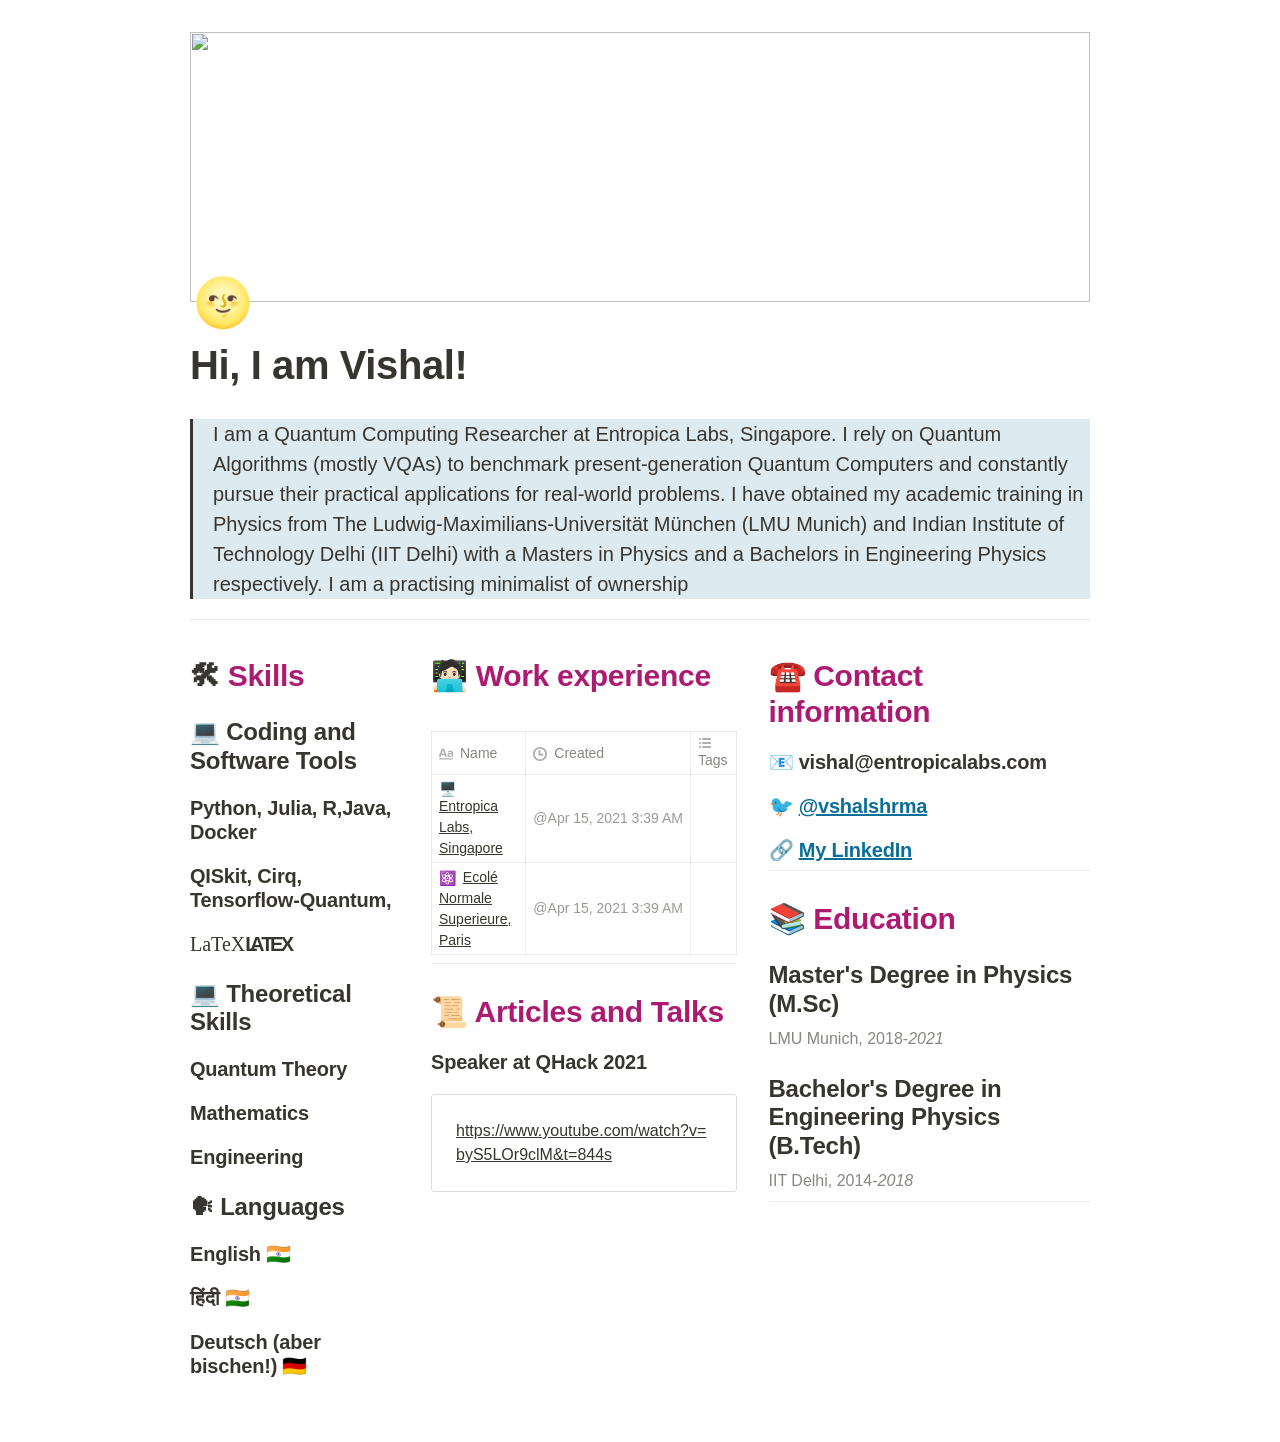
==== index.html @ a58c9fe3 "Initial commit" ====
<html><head><meta http-equiv="Content-Type" content="text/html; charset=utf-8"/><title>Hi, I am Vishal!</title><style>
/* webkit printing magic: print all background colors */
html {
	-webkit-print-color-adjust: exact;
}
* {
	box-sizing: border-box;
	-webkit-print-color-adjust: exact;
}

html,
body {
	margin: 0;
	padding: 0;
}
@media only screen {
	body {
		margin: 2em auto;
		max-width: 900px;
		color: rgb(55, 53, 47);
	}
}

body {
	line-height: 1.5;
	white-space: pre-wrap;
}

a,
a.visited {
	color: inherit;
	text-decoration: underline;
}

.pdf-relative-link-path {
	font-size: 80%;
	color: #444;
}

h1,
h2,
h3 {
	letter-spacing: -0.01em;
	line-height: 1.2;
	font-weight: 600;
	margin-bottom: 0;
}

.page-title {
	font-size: 2.5rem;
	font-weight: 700;
	margin-top: 0;
	margin-bottom: 0.75em;
}

h1 {
	font-size: 1.875rem;
	margin-top: 1.875rem;
}

h2 {
	font-size: 1.5rem;
	margin-top: 1.5rem;
}

h3 {
	font-size: 1.25rem;
	margin-top: 1.25rem;
}

.source {
	border: 1px solid #ddd;
	border-radius: 3px;
	padding: 1.5em;
	word-break: break-all;
}

.callout {
	border-radius: 3px;
	padding: 1rem;
}

figure {
	margin: 1.25em 0;
	page-break-inside: avoid;
}

figcaption {
	opacity: 0.5;
	font-size: 85%;
	margin-top: 0.5em;
}

mark {
	background-color: transparent;
}

.indented {
	padding-left: 1.5em;
}

hr {
	background: transparent;
	display: block;
	width: 100%;
	height: 1px;
	visibility: visible;
	border: none;
	border-bottom: 1px solid rgba(55, 53, 47, 0.09);
}

img {
	max-width: 100%;
}

@media only print {
	img {
		max-height: 100vh;
		object-fit: contain;
	}
}

@page {
	margin: 1in;
}

.collection-content {
	font-size: 0.875rem;
}

.column-list {
	display: flex;
	justify-content: space-between;
}

.column {
	padding: 0 1em;
}

.column:first-child {
	padding-left: 0;
}

.column:last-child {
	padding-right: 0;
}

.table_of_contents-item {
	display: block;
	font-size: 0.875rem;
	line-height: 1.3;
	padding: 0.125rem;
}

.table_of_contents-indent-1 {
	margin-left: 1.5rem;
}

.table_of_contents-indent-2 {
	margin-left: 3rem;
}

.table_of_contents-indent-3 {
	margin-left: 4.5rem;
}

.table_of_contents-link {
	text-decoration: none;
	opacity: 0.7;
	border-bottom: 1px solid rgba(55, 53, 47, 0.18);
}

table,
th,
td {
	border: 1px solid rgba(55, 53, 47, 0.09);
	border-collapse: collapse;
}

table {
	border-left: none;
	border-right: none;
}

th,
td {
	font-weight: normal;
	padding: 0.25em 0.5em;
	line-height: 1.5;
	min-height: 1.5em;
	text-align: left;
}

th {
	color: rgba(55, 53, 47, 0.6);
}

ol,
ul {
	margin: 0;
	margin-block-start: 0.6em;
	margin-block-end: 0.6em;
}

li > ol:first-child,
li > ul:first-child {
	margin-block-start: 0.6em;
}

ul > li {
	list-style: disc;
}

ul.to-do-list {
	text-indent: -1.7em;
}

ul.to-do-list > li {
	list-style: none;
}

.to-do-children-checked {
	text-decoration: line-through;
	opacity: 0.375;
}

ul.toggle > li {
	list-style: none;
}

ul {
	padding-inline-start: 1.7em;
}

ul > li {
	padding-left: 0.1em;
}

ol {
	padding-inline-start: 1.6em;
}

ol > li {
	padding-left: 0.2em;
}

.mono ol {
	padding-inline-start: 2em;
}

.mono ol > li {
	text-indent: -0.4em;
}

.toggle {
	padding-inline-start: 0em;
	list-style-type: none;
}

/* Indent toggle children */
.toggle > li > details {
	padding-left: 1.7em;
}

.toggle > li > details > summary {
	margin-left: -1.1em;
}

.selected-value {
	display: inline-block;
	padding: 0 0.5em;
	background: rgba(206, 205, 202, 0.5);
	border-radius: 3px;
	margin-right: 0.5em;
	margin-top: 0.3em;
	margin-bottom: 0.3em;
	white-space: nowrap;
}

.collection-title {
	display: inline-block;
	margin-right: 1em;
}

time {
	opacity: 0.5;
}

.icon {
	display: inline-block;
	max-width: 1.2em;
	max-height: 1.2em;
	text-decoration: none;
	vertical-align: text-bottom;
	margin-right: 0.5em;
}

img.icon {
	border-radius: 3px;
}

.user-icon {
	width: 1.5em;
	height: 1.5em;
	border-radius: 100%;
	margin-right: 0.5rem;
}

.user-icon-inner {
	font-size: 0.8em;
}

.text-icon {
	border: 1px solid #000;
	text-align: center;
}

.page-cover-image {
	display: block;
	object-fit: cover;
	width: 100%;
	height: 30vh;
}

.page-header-icon {
	font-size: 3rem;
	margin-bottom: 1rem;
}

.page-header-icon-with-cover {
	margin-top: -0.72em;
	margin-left: 0.07em;
}

.page-header-icon img {
	border-radius: 3px;
}

.link-to-page {
	margin: 1em 0;
	padding: 0;
	border: none;
	font-weight: 500;
}

p > .user {
	opacity: 0.5;
}

td > .user,
td > time {
	white-space: nowrap;
}

input[type="checkbox"] {
	transform: scale(1.5);
	margin-right: 0.6em;
	vertical-align: middle;
}

p {
	margin-top: 0.5em;
	margin-bottom: 0.5em;
}

.image {
	border: none;
	margin: 1.5em 0;
	padding: 0;
	border-radius: 0;
	text-align: center;
}

.code,
code {
	background: rgba(135, 131, 120, 0.15);
	border-radius: 3px;
	padding: 0.2em 0.4em;
	border-radius: 3px;
	font-size: 85%;
	tab-size: 2;
}

code {
	color: #eb5757;
}

.code {
	padding: 1.5em 1em;
}

.code-wrap {
	white-space: pre-wrap;
	word-break: break-all;
}

.code > code {
	background: none;
	padding: 0;
	font-size: 100%;
	color: inherit;
}

blockquote {
	font-size: 1.25em;
	margin: 1em 0;
	padding-left: 1em;
	border-left: 3px solid rgb(55, 53, 47);
}

.bookmark {
	text-decoration: none;
	max-height: 8em;
	padding: 0;
	display: flex;
	width: 100%;
	align-items: stretch;
}

.bookmark-title {
	font-size: 0.85em;
	overflow: hidden;
	text-overflow: ellipsis;
	height: 1.75em;
	white-space: nowrap;
}

.bookmark-text {
	display: flex;
	flex-direction: column;
}

.bookmark-info {
	flex: 4 1 180px;
	padding: 12px 14px 14px;
	display: flex;
	flex-direction: column;
	justify-content: space-between;
}

.bookmark-image {
	width: 33%;
	flex: 1 1 180px;
	display: block;
	position: relative;
	object-fit: cover;
	border-radius: 1px;
}

.bookmark-description {
	color: rgba(55, 53, 47, 0.6);
	font-size: 0.75em;
	overflow: hidden;
	max-height: 4.5em;
	word-break: break-word;
}

.bookmark-href {
	font-size: 0.75em;
	margin-top: 0.25em;
}

.sans { font-family: -apple-system, BlinkMacSystemFont, "Segoe UI", Helvetica, "Apple Color Emoji", Arial, sans-serif, "Segoe UI Emoji", "Segoe UI Symbol"; }
.code { font-family: "SFMono-Regular", Consolas, "Liberation Mono", Menlo, Courier, monospace; }
.serif { font-family: Lyon-Text, Georgia, YuMincho, "Yu Mincho", "Hiragino Mincho ProN", "Hiragino Mincho Pro", "Songti TC", "Songti SC", "SimSun", "Nanum Myeongjo", NanumMyeongjo, Batang, serif; }
.mono { font-family: iawriter-mono, Nitti, Menlo, Courier, monospace; }
.pdf .sans { font-family: Inter, -apple-system, BlinkMacSystemFont, "Segoe UI", Helvetica, "Apple Color Emoji", Arial, sans-serif, "Segoe UI Emoji", "Segoe UI Symbol", 'Twemoji', 'Noto Color Emoji', 'Noto Sans CJK SC', 'Noto Sans CJK KR'; }

.pdf .code { font-family: Source Code Pro, "SFMono-Regular", Consolas, "Liberation Mono", Menlo, Courier, monospace, 'Twemoji', 'Noto Color Emoji', 'Noto Sans Mono CJK SC', 'Noto Sans Mono CJK KR'; }

.pdf .serif { font-family: PT Serif, Lyon-Text, Georgia, YuMincho, "Yu Mincho", "Hiragino Mincho ProN", "Hiragino Mincho Pro", "Songti TC", "Songti SC", "SimSun", "Nanum Myeongjo", NanumMyeongjo, Batang, serif, 'Twemoji', 'Noto Color Emoji', 'Noto Sans CJK SC', 'Noto Sans CJK KR'; }

.pdf .mono { font-family: PT Mono, iawriter-mono, Nitti, Menlo, Courier, monospace, 'Twemoji', 'Noto Color Emoji', 'Noto Sans Mono CJK SC', 'Noto Sans Mono CJK KR'; }

.highlight-default {
}
.highlight-gray {
	color: rgb(155,154,151);
}
.highlight-brown {
	color: rgb(100,71,58);
}
.highlight-orange {
	color: rgb(217,115,13);
}
.highlight-yellow {
	color: rgb(223,171,1);
}
.highlight-teal {
	color: rgb(15,123,108);
}
.highlight-blue {
	color: rgb(11,110,153);
}
.highlight-purple {
	color: rgb(105,64,165);
}
.highlight-pink {
	color: rgb(173,26,114);
}
.highlight-red {
	color: rgb(224,62,62);
}
.highlight-gray_background {
	background: rgb(235,236,237);
}
.highlight-brown_background {
	background: rgb(233,229,227);
}
.highlight-orange_background {
	background: rgb(250,235,221);
}
.highlight-yellow_background {
	background: rgb(251,243,219);
}
.highlight-teal_background {
	background: rgb(221,237,234);
}
.highlight-blue_background {
	background: rgb(221,235,241);
}
.highlight-purple_background {
	background: rgb(234,228,242);
}
.highlight-pink_background {
	background: rgb(244,223,235);
}
.highlight-red_background {
	background: rgb(251,228,228);
}
.block-color-default {
	color: inherit;
	fill: inherit;
}
.block-color-gray {
	color: rgba(55, 53, 47, 0.6);
	fill: rgba(55, 53, 47, 0.6);
}
.block-color-brown {
	color: rgb(100,71,58);
	fill: rgb(100,71,58);
}
.block-color-orange {
	color: rgb(217,115,13);
	fill: rgb(217,115,13);
}
.block-color-yellow {
	color: rgb(223,171,1);
	fill: rgb(223,171,1);
}
.block-color-teal {
	color: rgb(15,123,108);
	fill: rgb(15,123,108);
}
.block-color-blue {
	color: rgb(11,110,153);
	fill: rgb(11,110,153);
}
.block-color-purple {
	color: rgb(105,64,165);
	fill: rgb(105,64,165);
}
.block-color-pink {
	color: rgb(173,26,114);
	fill: rgb(173,26,114);
}
.block-color-red {
	color: rgb(224,62,62);
	fill: rgb(224,62,62);
}
.block-color-gray_background {
	background: rgb(235,236,237);
}
.block-color-brown_background {
	background: rgb(233,229,227);
}
.block-color-orange_background {
	background: rgb(250,235,221);
}
.block-color-yellow_background {
	background: rgb(251,243,219);
}
.block-color-teal_background {
	background: rgb(221,237,234);
}
.block-color-blue_background {
	background: rgb(221,235,241);
}
.block-color-purple_background {
	background: rgb(234,228,242);
}
.block-color-pink_background {
	background: rgb(244,223,235);
}
.block-color-red_background {
	background: rgb(251,228,228);
}
.select-value-color-default { background-color: rgba(206,205,202,0.5); }
.select-value-color-gray { background-color: rgba(155,154,151, 0.4); }
.select-value-color-brown { background-color: rgba(140,46,0,0.2); }
.select-value-color-orange { background-color: rgba(245,93,0,0.2); }
.select-value-color-yellow { background-color: rgba(233,168,0,0.2); }
.select-value-color-green { background-color: rgba(0,135,107,0.2); }
.select-value-color-blue { background-color: rgba(0,120,223,0.2); }
.select-value-color-purple { background-color: rgba(103,36,222,0.2); }
.select-value-color-pink { background-color: rgba(221,0,129,0.2); }
.select-value-color-red { background-color: rgba(255,0,26,0.2); }

.checkbox {
	display: inline-flex;
	vertical-align: text-bottom;
	width: 16;
	height: 16;
	background-size: 16px;
	margin-left: 2px;
	margin-right: 5px;
}

.checkbox-on {
	background-image: url("data:image/svg+xml;charset=UTF-8,%3Csvg%20width%3D%2216%22%20height%3D%2216%22%20viewBox%3D%220%200%2016%2016%22%20fill%3D%22none%22%20xmlns%3D%22http%3A%2F%2Fwww.w3.org%2F2000%2Fsvg%22%3E%0A%3Crect%20width%3D%2216%22%20height%3D%2216%22%20fill%3D%22%2358A9D7%22%2F%3E%0A%3Cpath%20d%3D%22M6.71429%2012.2852L14%204.9995L12.7143%203.71436L6.71429%209.71378L3.28571%206.2831L2%207.57092L6.71429%2012.2852Z%22%20fill%3D%22white%22%2F%3E%0A%3C%2Fsvg%3E");
}

.checkbox-off {
	background-image: url("data:image/svg+xml;charset=UTF-8,%3Csvg%20width%3D%2216%22%20height%3D%2216%22%20viewBox%3D%220%200%2016%2016%22%20fill%3D%22none%22%20xmlns%3D%22http%3A%2F%2Fwww.w3.org%2F2000%2Fsvg%22%3E%0A%3Crect%20x%3D%220.75%22%20y%3D%220.75%22%20width%3D%2214.5%22%20height%3D%2214.5%22%20fill%3D%22white%22%20stroke%3D%22%2336352F%22%20stroke-width%3D%221.5%22%2F%3E%0A%3C%2Fsvg%3E");
}
	
</style></head><body><article id="c2257664-018f-419f-a524-7191907396eb" class="page sans"><header><img class="page-cover-image" src="https://www.notion.so/images/page-cover/woodcuts_2.jpg" style="object-position:center 19.999999999999996%"/><div class="page-header-icon page-header-icon-with-cover"><span class="icon">🌝</span></div><h1 class="page-title">Hi, I am Vishal!</h1></header><div class="page-body"><blockquote id="579738a1-5970-4ecf-9996-2a9453c79f5a" class="block-color-blue_background">I am a Quantum Computing Researcher at Entropica Labs, Singapore. I rely on Quantum Algorithms (mostly VQAs) to benchmark present-generation Quantum Computers and constantly pursue their practical applications for real-world problems. I have obtained my academic training in Physics from The Ludwig-Maximilians-Universität München (LMU Munich) and Indian Institute of Technology Delhi (IIT Delhi) with a Masters in Physics and a Bachelors in Engineering Physics respectively. I am a practising minimalist of ownership </blockquote><hr id="118b0549-4f5c-4786-9626-a5386d3a0598"/><div id="66f33bfa-3d96-4384-b224-d4249eaf1b53" class="column-list"><div id="dde17c36-c16b-4208-b9c5-32ba8200679a" style="width:25%" class="column"><h1 id="438c7d98-c35c-47cd-ab63-b4527d526cda" class="">🛠 <mark class="highlight-pink">Skills</mark></h1><h2 id="c60e929c-df5d-4d66-a0f9-47a987af9a10" class="">💻 Coding and Software Tools</h2><h3 id="a7e29477-8e8d-49c3-b8a5-e9d557ae624a" class="">Python, Julia, R,Java, Docker</h3><h3 id="b8342389-0e86-445e-98dd-23844f2bc62a" class="">QISkit, Cirq, Tensorflow-Quantum, </h3><h3 id="10d78a3c-fec7-404c-8327-15db53e7ac1c" class=""><style>@import url('https://cdnjs.cloudflare.com/ajax/libs/KaTeX/0.11.1/katex.min.css')</style><span data-token-index="0" contenteditable="false" class="notion-text-equation-token" style="user-select:all;-webkit-user-select:all;-moz-user-select:all"><span></span><span><span class="katex"><span class="katex-mathml"><math xmlns="http://www.w3.org/1998/Math/MathML"><semantics><mrow><mtext>LaTeX</mtext></mrow><annotation encoding="application/x-tex">\LaTeX</annotation></semantics></math></span><span class="katex-html" aria-hidden="true"><span class="base"><span class="strut" style="height:0.89883em;vertical-align:-0.2155em;"></span><span class="mord text"><span class="mord textrm">L</span><span class="mspace" style="margin-right:-0.36em;"></span><span class="vlist-t"><span class="vlist-r"><span class="vlist" style="height:0.68333em;"><span style="top:-2.904999em;"><span class="pstrut" style="height:2.7em;"></span><span class="mord"><span class="mord textrm mtight sizing reset-size6 size3">A</span></span></span></span></span></span><span class="mspace" style="margin-right:-0.15em;"></span><span class="mord text"><span class="mord textrm">T</span><span class="mspace" style="margin-right:-0.1667em;"></span><span class="vlist-t vlist-t2"><span class="vlist-r"><span class="vlist" style="height:0.46782999999999997em;"><span style="top:-2.7845em;"><span class="pstrut" style="height:3em;"></span><span class="mord"><span class="mord textrm">E</span></span></span></span><span class="vlist-s">​</span></span><span class="vlist-r"><span class="vlist" style="height:0.2155em;"><span></span></span></span></span><span class="mspace" style="margin-right:-0.125em;"></span><span class="mord textrm">X</span></span></span></span></span></span></span><span>﻿</span></span></h3><h2 id="41d32db6-91bb-4acf-a537-35a4899c01af" class="">💻 Theoretical Skills</h2><h3 id="9cb6880e-0c38-4424-a28e-c9de3c3579e5" class="">Quantum Theory</h3><h3 id="2bedc377-941f-4b98-8487-013f2fac946e" class="">Mathematics</h3><h3 id="73f30afb-3f9c-4a53-8aa9-7ee689e347f8" class="">Engineering</h3><h2 id="845a196f-f19e-4c99-9e93-53b4cd13d7a6" class="">🗣 Languages</h2><h3 id="ab0b78b7-aead-447c-a553-885b0b790196" class="">English 🇮🇳</h3><h3 id="eb606475-086f-4566-ac6d-ad0faf297e0f" class="">हिंदी 🇮🇳</h3><h3 id="6cfe9582-a94d-4b25-a0b9-8f4ac5374013" class="">Deutsch (aber bischen!) 🇩🇪</h3></div><div id="c596dcc6-592b-480a-aebc-add88af05b91" style="width:37.5%" class="column"><h1 id="be30afd2-ce77-4016-a57b-7ab92082321e" class=""><mark class="highlight-pink"><strong>🧑🏻‍💻</strong></mark><mark class="highlight-pink"> Work experience</mark></h1><div id="401b09a3-7e20-4964-a667-d1e12977e617" class="collection-content"><h4 class="collection-title"></h4><table class="collection-content"><thead><tr><th><span class="icon property-icon"><svg viewBox="0 0 14 14" style="width:14px;height:14px;display:block;fill:rgba(55, 53, 47, 0.4);flex-shrink:0;-webkit-backface-visibility:hidden" class="typesTitle"><path d="M7.73943662,8.6971831 C7.77640845,8.7834507 7.81338028,8.8943662 7.81338028,9.00528169 C7.81338028,9.49823944 7.40669014,9.89260563 6.91373239,9.89260563 C6.53169014,9.89260563 6.19894366,9.64612676 6.08802817,9.30105634 L5.75528169,8.33978873 L2.05809859,8.33978873 L1.72535211,9.30105634 C1.61443662,9.64612676 1.2693662,9.89260563 0.887323944,9.89260563 C0.394366197,9.89260563 0,9.49823944 0,9.00528169 C0,8.8943662 0.0246478873,8.7834507 0.0616197183,8.6971831 L2.46478873,2.48591549 C2.68661972,1.90669014 3.24119718,1.5 3.90669014,1.5 C4.55985915,1.5 5.12676056,1.90669014 5.34859155,2.48591549 L7.73943662,8.6971831 Z M2.60035211,6.82394366 L5.21302817,6.82394366 L3.90669014,3.10211268 L2.60035211,6.82394366 Z M11.3996479,3.70598592 C12.7552817,3.70598592 14,4.24823944 14,5.96126761 L14,9.07922535 C14,9.52288732 13.6549296,9.89260563 13.2112676,9.89260563 C12.8169014,9.89260563 12.471831,9.59683099 12.4225352,9.19014085 C12.028169,9.6584507 11.3257042,9.95422535 10.5492958,9.95422535 C9.60035211,9.95422535 8.47887324,9.31338028 8.47887324,7.98239437 C8.47887324,6.58978873 9.60035211,6.08450704 10.5492958,6.08450704 C11.3380282,6.08450704 12.040493,6.33098592 12.4348592,6.81161972 L12.4348592,5.98591549 C12.4348592,5.38204225 11.9172535,4.98767606 11.1285211,4.98767606 C10.6602113,4.98767606 10.2411972,5.11091549 9.80985915,5.38204225 C9.72359155,5.43133803 9.61267606,5.46830986 9.50176056,5.46830986 C9.18133803,5.46830986 8.91021127,5.1971831 8.91021127,4.86443662 C8.91021127,4.64260563 9.0334507,4.44542254 9.19366197,4.34683099 C9.87147887,3.90316901 10.6232394,3.70598592 11.3996479,3.70598592 Z M11.1778169,8.8943662 C11.6830986,8.8943662 12.1760563,8.72183099 12.4348592,8.37676056 L12.4348592,7.63732394 C12.1760563,7.29225352 11.6830986,7.11971831 11.1778169,7.11971831 C10.5616197,7.11971831 10.056338,7.45246479 10.056338,8.0193662 C10.056338,8.57394366 10.5616197,8.8943662 11.1778169,8.8943662 Z M0.65625,11.125 L13.34375,11.125 C13.7061869,11.125 14,11.4188131 14,11.78125 C14,12.1436869 13.7061869,12.4375 13.34375,12.4375 L0.65625,12.4375 C0.293813133,12.4375 4.43857149e-17,12.1436869 0,11.78125 C-4.43857149e-17,11.4188131 0.293813133,11.125 0.65625,11.125 Z"></path></svg></span>Name</th><th><span class="icon property-icon"><svg viewBox="0 0 14 14" style="width:14px;height:14px;display:block;fill:rgba(55, 53, 47, 0.4);flex-shrink:0;-webkit-backface-visibility:hidden" class="typesCreatedAt"><path d="M6.98643729,14.0000972 C5.19579566,14.0000972 3.40419152,13.3106896 2.04245843,11.9323606 C-0.681017475,9.21200555 -0.680780251,4.76029539 2.04293482,2.04012507 C4.76664406,-0.68004331 9.22427509,-0.68004331 11.9480135,2.04013479 C13.272481,3.36277455 14,5.1330091 14,6.99552762 C14,8.87640182 13.2721894,10.6285043 11.9480135,11.9509302 C10.5679344,13.3105924 8.77756503,14.0000972 6.98643729,14.0000972 Z M10.2705296,7.00913883 L10.2705296,8.46099754 L10.2705296,8.65543362 L10.076181,8.65543362 L8.6543739,8.65543362 L5.72059514,8.65543362 L5.52619796,8.65543362 L5.52619796,8.46099754 L5.52619796,5.52541044 L5.52619796,3.37946773 L5.52619796,3.18502193 L5.72059514,3.18502193 L7.17253164,3.18502193 L7.36692883,3.18502193 L7.36692883,3.37946773 L7.36692883,6.81467358 L10.076181,6.81467358 L10.2705296,6.81467358 L10.2705296,7.00913883 Z M12.1601539,6.99552762 C12.1601539,5.61697497 11.6190112,4.32597154 10.6393933,3.34769528 C8.63253764,1.34336744 5.35197452,1.34061603 3.34153136,3.33944106 C3.33868273,3.34219247 3.33607716,3.34494388 3.33322852,3.34769528 C1.32397148,5.35459953 1.32372842,8.63641682 3.33322852,10.6433794 C5.34295224,12.6504489 8.62968901,12.6504489 10.6393933,10.6433794 C11.6190112,9.66506426 12.1601539,8.37408027 12.1601539,6.99552762 Z"></path></svg></span>Created</th><th><span class="icon property-icon"><svg viewBox="0 0 14 14" style="width:14px;height:14px;display:block;fill:rgba(55, 53, 47, 0.4);flex-shrink:0;-webkit-backface-visibility:hidden" class="typesMultipleSelect"><path d="M4,3 C4,2.447715 4.447715,2 5,2 L12,2 C12.5523,2 13,2.447716 13,3 C13,3.55228 12.5523,4 12,4 L5,4 C4.447715,4 4,3.55228 4,3 Z M4,7 C4,6.447715 4.447715,6 5,6 L12,6 C12.5523,6 13,6.447716 13,7 C13,7.55228 12.5523,8 12,8 L5,8 C4.447715,8 4,7.55228 4,7 Z M4,11 C4,10.447715 4.447715,10 5,10 L12,10 C12.5523,10 13,10.447716 13,11 C13,11.55228 12.5523,12 12,12 L5,12 C4.447715,12 4,11.55228 4,11 Z M2,4 C1.44771525,4 1,3.55228475 1,3 C1,2.44771525 1.44771525,2 2,2 C2.55228475,2 3,2.44771525 3,3 C3,3.55228475 2.55228475,4 2,4 Z M2,8 C1.44771525,8 1,7.55228475 1,7 C1,6.44771525 1.44771525,6 2,6 C2.55228475,6 3,6.44771525 3,7 C3,7.55228475 2.55228475,8 2,8 Z M2,12 C1.44771525,12 1,11.5522847 1,11 C1,10.4477153 1.44771525,10 2,10 C2.55228475,10 3,10.4477153 3,11 C3,11.5522847 2.55228475,12 2,12 Z"></path></svg></span>Tags</th></tr></thead><tbody><tr id="b77c3894-5749-4550-94a4-6d19f0854f7f"><td class="cell-title"><a href="Hi,%20I%20am%20Vishal!%20c2257664018f419fa5247191907396eb/Untitled%20Database%20401b09a37e204964a667d1e12977e617/Entropica%20Labs,%20Singapore%20b77c38945749455094a46d19f0854f7f.html"><span class="icon">🖥️</span>Entropica Labs, Singapore</a></td><td class="cell-O[_G"><time>@Apr 15, 2021 3:39 AM</time></td><td class="cell-lWr:"></td></tr><tr id="c67513b7-6a4b-4d0e-a11f-0a1b54fd29d6"><td class="cell-title"><a href="Hi,%20I%20am%20Vishal!%20c2257664018f419fa5247191907396eb/Untitled%20Database%20401b09a37e204964a667d1e12977e617/Ecole%CC%81%20Normale%20Superieure,%20Paris%20c67513b76a4b4d0ea11f0a1b54fd29d6.html"><span class="icon">⚛️</span>Ecolé Normale Superieure, Paris</a></td><td class="cell-O[_G"><time>@Apr 15, 2021 3:39 AM</time></td><td class="cell-lWr:"></td></tr></tbody></table></div><hr id="68714404-6b60-4c7b-bebb-64c8c78f39a1"/><h1 id="4faed2ab-6444-4e08-aa6b-02bae802c711" class=""><mark class="highlight-pink">📜 Articles and Talks</mark></h1><h3 id="e1ae5b33-b343-4394-9c59-4773873aec97" class="">Speaker at QHack 2021</h3><figure id="63d90d46-c0f6-496a-84fb-ab3204ef0a34"><div class="source"><a href="https://www.youtube.com/watch?v=byS5LOr9clM&amp;t=844s">https://www.youtube.com/watch?v=byS5LOr9clM&amp;t=844s</a></div></figure><p id="3abbb34c-18a0-4b62-8aed-86c081ca7fdb" class="">
</p></div><div id="ff613faa-5e15-4503-a723-8bc60d689b6a" style="width:37.49999999999999%" class="column"><h1 id="53ced7ea-e8d2-4ec0-8061-83446fa304c3" class=""><mark class="highlight-pink">☎️ Contact information</mark></h1><h3 id="bce69f1b-348f-4703-a1f9-6892ca8ac739" class="">📧 vishal@entropicalabs.com</h3><h3 id="ac013d03-c5c4-4b0e-aecf-61498c4c5876" class="">🐦<mark class="highlight-blue"> </mark><mark class="highlight-blue"><a href="http://twitter.com/vshal_shrma">@vshalshrma</a></mark></h3><h3 id="170857aa-e081-42ec-af5d-198a74cd2362" class="">🔗 <mark class="highlight-blue"><a href="https://www.linkedin.com/in/vishal-sharma-iit/">My LinkedIn</a></mark></h3><hr id="2ffb11b2-2105-4a28-ad74-8c2462547115"/><h1 id="ba401d66-99e3-405e-979a-a463e2fddbab" class="">📚 <mark class="highlight-pink">Education</mark></h1><h2 id="5085af6e-4498-4f60-8d6a-1943b0d591ff" class="">Master&#x27;s<strong> Degree in Physics (M.Sc)</strong></h2><p id="eaf03339-6382-4187-8fc6-edf2b14bf2d0" class="block-color-gray">LMU Munich, 2018-<em>2021</em></p><h2 id="204c2e61-aaaa-426f-9667-3d97ed47c87b" class=""><strong>Bachelor&#x27;s Degree in Engineering Physics (B.Tech)</strong></h2><p id="fb734a7f-a9a7-4d97-ae7f-f320a1f9bb7c" class="block-color-gray">IIT Delhi, 2014-<em>2018</em></p><hr id="5b12208d-bb17-4f8c-b25e-a3d782268ce1"/><p id="e511847f-8ee1-4ac3-8de7-d6ad1aa28dc5" class="">
</p></div></div><p id="8f207f25-a6db-4b87-827f-3e2234ce45f5" class="">
</p></div></article></body></html>
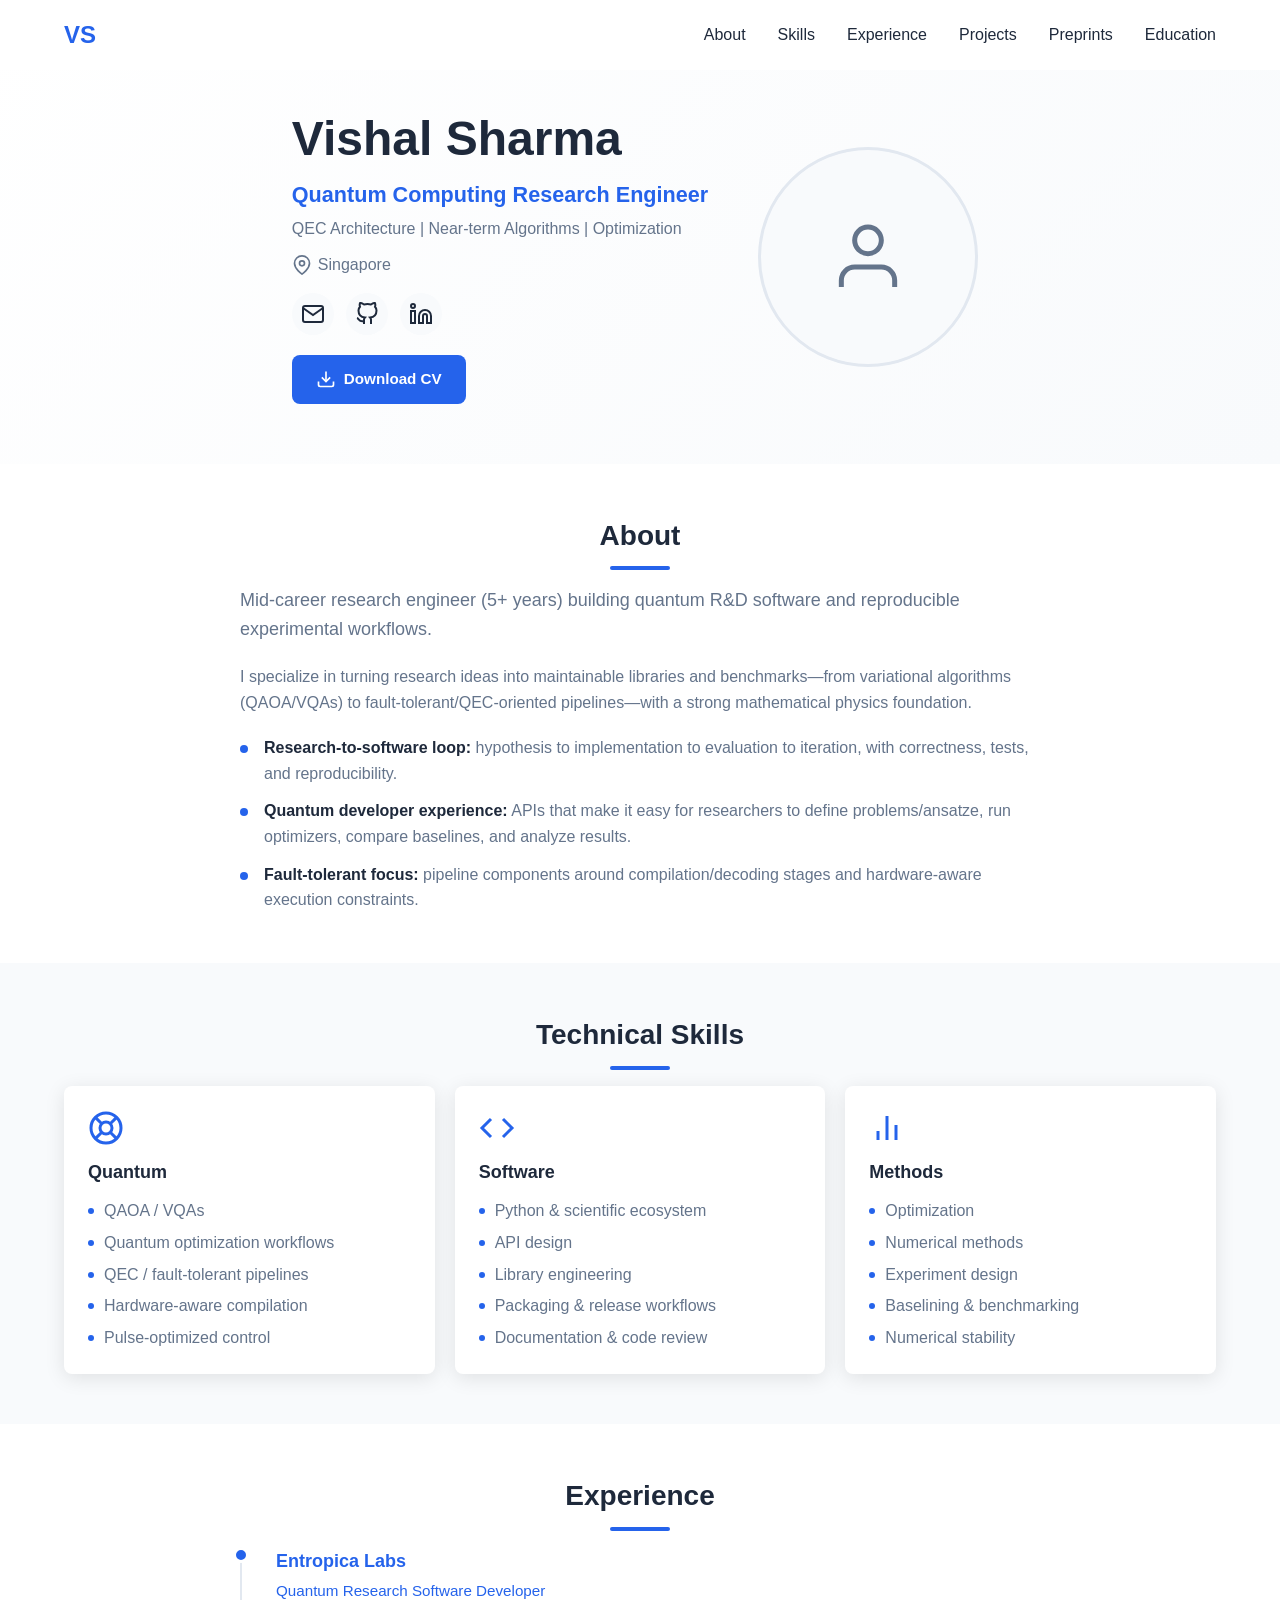
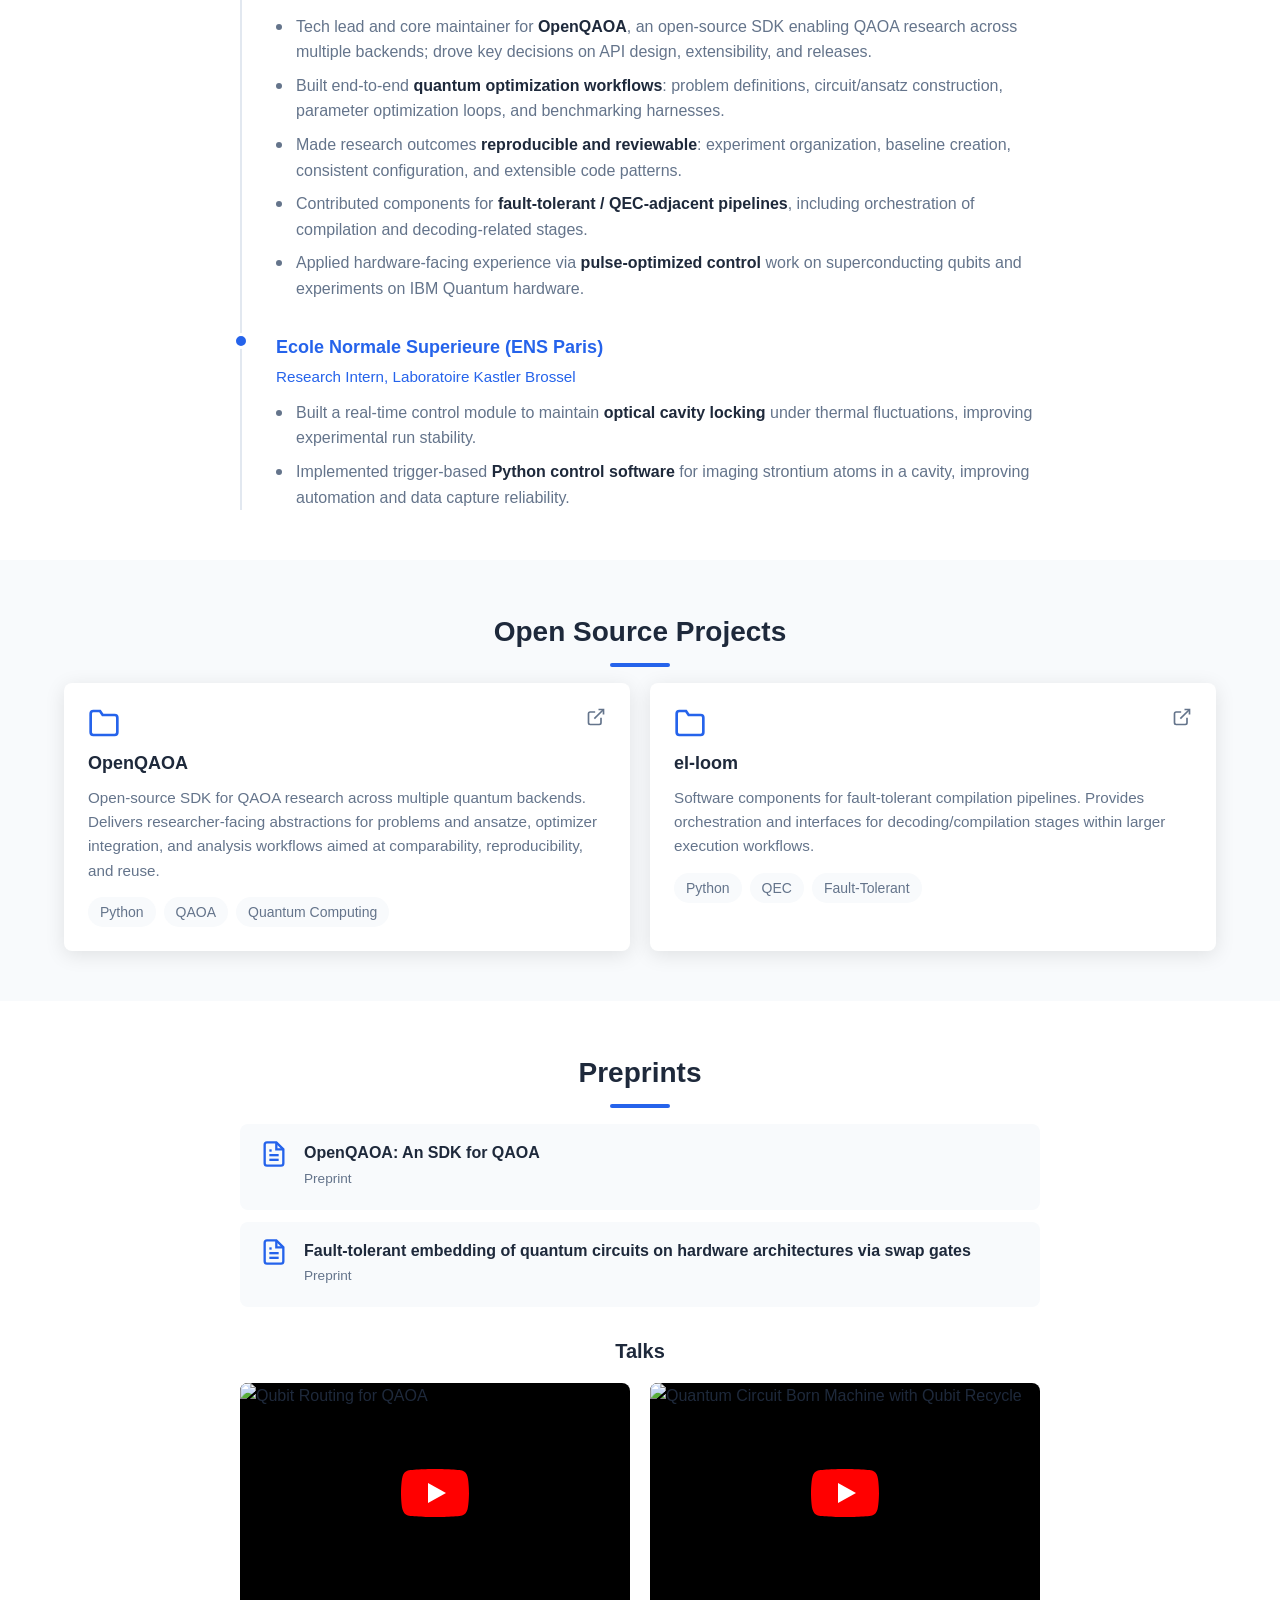
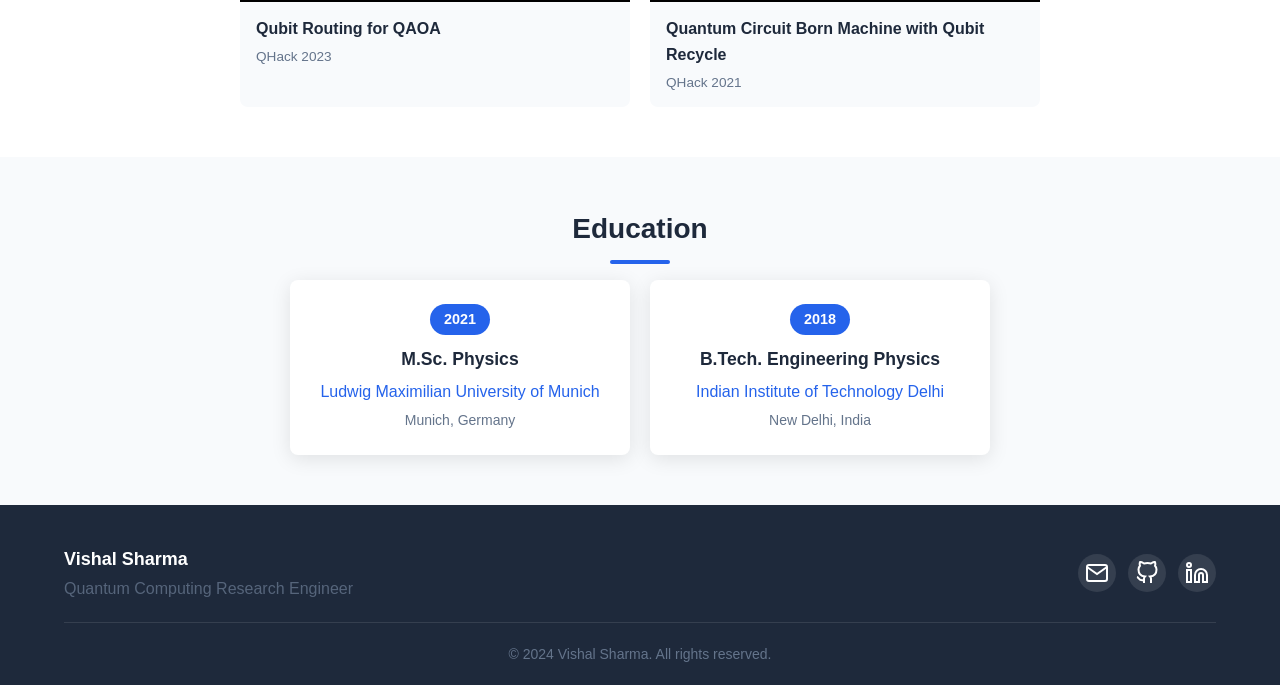
==== commit 7c51d3ef: "first update" ====
--- a/index.html
+++ b/index.html
@@ -1,630 +1,456 @@
-<html><head><meta http-equiv="Content-Type" content="text/html; charset=utf-8"/><title>Hi, I am Vishal!</title><style>
-/* webkit printing magic: print all background colors */
-html {
-	-webkit-print-color-adjust: exact;
-}
-* {
-	box-sizing: border-box;
-	-webkit-print-color-adjust: exact;
-}
-
-html,
-body {
-	margin: 0;
-	padding: 0;
-}
-@media only screen {
-	body {
-		margin: 2em auto;
-		max-width: 900px;
-		color: rgb(55, 53, 47);
-	}
-}
-
-body {
-	line-height: 1.5;
-	white-space: pre-wrap;
-}
-
-a,
-a.visited {
-	color: inherit;
-	text-decoration: underline;
-}
-
-.pdf-relative-link-path {
-	font-size: 80%;
-	color: #444;
-}
-
-h1,
-h2,
-h3 {
-	letter-spacing: -0.01em;
-	line-height: 1.2;
-	font-weight: 600;
-	margin-bottom: 0;
-}
-
-.page-title {
-	font-size: 2.5rem;
-	font-weight: 700;
-	margin-top: 0;
-	margin-bottom: 0.75em;
-}
-
-h1 {
-	font-size: 1.875rem;
-	margin-top: 1.875rem;
-}
-
-h2 {
-	font-size: 1.5rem;
-	margin-top: 1.5rem;
-}
-
-h3 {
-	font-size: 1.25rem;
-	margin-top: 1.25rem;
-}
-
-.source {
-	border: 1px solid #ddd;
-	border-radius: 3px;
-	padding: 1.5em;
-	word-break: break-all;
-}
-
-.callout {
-	border-radius: 3px;
-	padding: 1rem;
-}
-
-figure {
-	margin: 1.25em 0;
-	page-break-inside: avoid;
-}
-
-figcaption {
-	opacity: 0.5;
-	font-size: 85%;
-	margin-top: 0.5em;
-}
-
-mark {
-	background-color: transparent;
-}
-
-.indented {
-	padding-left: 1.5em;
-}
-
-hr {
-	background: transparent;
-	display: block;
-	width: 100%;
-	height: 1px;
-	visibility: visible;
-	border: none;
-	border-bottom: 1px solid rgba(55, 53, 47, 0.09);
-}
-
-img {
-	max-width: 100%;
-}
-
-@media only print {
-	img {
-		max-height: 100vh;
-		object-fit: contain;
-	}
-}
-
-@page {
-	margin: 1in;
-}
-
-.collection-content {
-	font-size: 0.875rem;
-}
-
-.column-list {
-	display: flex;
-	justify-content: space-between;
-}
-
-.column {
-	padding: 0 1em;
-}
-
-.column:first-child {
-	padding-left: 0;
-}
-
-.column:last-child {
-	padding-right: 0;
-}
-
-.table_of_contents-item {
-	display: block;
-	font-size: 0.875rem;
-	line-height: 1.3;
-	padding: 0.125rem;
-}
-
-.table_of_contents-indent-1 {
-	margin-left: 1.5rem;
-}
-
-.table_of_contents-indent-2 {
-	margin-left: 3rem;
-}
-
-.table_of_contents-indent-3 {
-	margin-left: 4.5rem;
-}
-
-.table_of_contents-link {
-	text-decoration: none;
-	opacity: 0.7;
-	border-bottom: 1px solid rgba(55, 53, 47, 0.18);
-}
-
-table,
-th,
-td {
-	border: 1px solid rgba(55, 53, 47, 0.09);
-	border-collapse: collapse;
-}
-
-table {
-	border-left: none;
-	border-right: none;
-}
-
-th,
-td {
-	font-weight: normal;
-	padding: 0.25em 0.5em;
-	line-height: 1.5;
-	min-height: 1.5em;
-	text-align: left;
-}
-
-th {
-	color: rgba(55, 53, 47, 0.6);
-}
-
-ol,
-ul {
-	margin: 0;
-	margin-block-start: 0.6em;
-	margin-block-end: 0.6em;
-}
-
-li > ol:first-child,
-li > ul:first-child {
-	margin-block-start: 0.6em;
-}
-
-ul > li {
-	list-style: disc;
-}
-
-ul.to-do-list {
-	text-indent: -1.7em;
-}
-
-ul.to-do-list > li {
-	list-style: none;
-}
-
-.to-do-children-checked {
-	text-decoration: line-through;
-	opacity: 0.375;
-}
-
-ul.toggle > li {
-	list-style: none;
-}
-
-ul {
-	padding-inline-start: 1.7em;
-}
-
-ul > li {
-	padding-left: 0.1em;
-}
-
-ol {
-	padding-inline-start: 1.6em;
-}
-
-ol > li {
-	padding-left: 0.2em;
-}
-
-.mono ol {
-	padding-inline-start: 2em;
-}
-
-.mono ol > li {
-	text-indent: -0.4em;
-}
-
-.toggle {
-	padding-inline-start: 0em;
-	list-style-type: none;
-}
-
-/* Indent toggle children */
-.toggle > li > details {
-	padding-left: 1.7em;
-}
-
-.toggle > li > details > summary {
-	margin-left: -1.1em;
-}
-
-.selected-value {
-	display: inline-block;
-	padding: 0 0.5em;
-	background: rgba(206, 205, 202, 0.5);
-	border-radius: 3px;
-	margin-right: 0.5em;
-	margin-top: 0.3em;
-	margin-bottom: 0.3em;
-	white-space: nowrap;
-}
-
-.collection-title {
-	display: inline-block;
-	margin-right: 1em;
-}
-
-time {
-	opacity: 0.5;
-}
-
-.icon {
-	display: inline-block;
-	max-width: 1.2em;
-	max-height: 1.2em;
-	text-decoration: none;
-	vertical-align: text-bottom;
-	margin-right: 0.5em;
-}
-
-img.icon {
-	border-radius: 3px;
-}
-
-.user-icon {
-	width: 1.5em;
-	height: 1.5em;
-	border-radius: 100%;
-	margin-right: 0.5rem;
-}
-
-.user-icon-inner {
-	font-size: 0.8em;
-}
-
-.text-icon {
-	border: 1px solid #000;
-	text-align: center;
-}
-
-.page-cover-image {
-	display: block;
-	object-fit: cover;
-	width: 100%;
-	height: 30vh;
-}
-
-.page-header-icon {
-	font-size: 3rem;
-	margin-bottom: 1rem;
-}
-
-.page-header-icon-with-cover {
-	margin-top: -0.72em;
-	margin-left: 0.07em;
-}
-
-.page-header-icon img {
-	border-radius: 3px;
-}
-
-.link-to-page {
-	margin: 1em 0;
-	padding: 0;
-	border: none;
-	font-weight: 500;
-}
-
-p > .user {
-	opacity: 0.5;
-}
-
-td > .user,
-td > time {
-	white-space: nowrap;
-}
-
-input[type="checkbox"] {
-	transform: scale(1.5);
-	margin-right: 0.6em;
-	vertical-align: middle;
-}
-
-p {
-	margin-top: 0.5em;
-	margin-bottom: 0.5em;
-}
-
-.image {
-	border: none;
-	margin: 1.5em 0;
-	padding: 0;
-	border-radius: 0;
-	text-align: center;
-}
-
-.code,
-code {
-	background: rgba(135, 131, 120, 0.15);
-	border-radius: 3px;
-	padding: 0.2em 0.4em;
-	border-radius: 3px;
-	font-size: 85%;
-	tab-size: 2;
-}
-
-code {
-	color: #eb5757;
-}
-
-.code {
-	padding: 1.5em 1em;
-}
-
-.code-wrap {
-	white-space: pre-wrap;
-	word-break: break-all;
-}
-
-.code > code {
-	background: none;
-	padding: 0;
-	font-size: 100%;
-	color: inherit;
-}
-
-blockquote {
-	font-size: 1.25em;
-	margin: 1em 0;
-	padding-left: 1em;
-	border-left: 3px solid rgb(55, 53, 47);
-}
-
-.bookmark {
-	text-decoration: none;
-	max-height: 8em;
-	padding: 0;
-	display: flex;
-	width: 100%;
-	align-items: stretch;
-}
-
-.bookmark-title {
-	font-size: 0.85em;
-	overflow: hidden;
-	text-overflow: ellipsis;
-	height: 1.75em;
-	white-space: nowrap;
-}
-
-.bookmark-text {
-	display: flex;
-	flex-direction: column;
-}
-
-.bookmark-info {
-	flex: 4 1 180px;
-	padding: 12px 14px 14px;
-	display: flex;
-	flex-direction: column;
-	justify-content: space-between;
-}
-
-.bookmark-image {
-	width: 33%;
-	flex: 1 1 180px;
-	display: block;
-	position: relative;
-	object-fit: cover;
-	border-radius: 1px;
-}
-
-.bookmark-description {
-	color: rgba(55, 53, 47, 0.6);
-	font-size: 0.75em;
-	overflow: hidden;
-	max-height: 4.5em;
-	word-break: break-word;
-}
-
-.bookmark-href {
-	font-size: 0.75em;
-	margin-top: 0.25em;
-}
-
-.sans { font-family: -apple-system, BlinkMacSystemFont, "Segoe UI", Helvetica, "Apple Color Emoji", Arial, sans-serif, "Segoe UI Emoji", "Segoe UI Symbol"; }
-.code { font-family: "SFMono-Regular", Consolas, "Liberation Mono", Menlo, Courier, monospace; }
-.serif { font-family: Lyon-Text, Georgia, YuMincho, "Yu Mincho", "Hiragino Mincho ProN", "Hiragino Mincho Pro", "Songti TC", "Songti SC", "SimSun", "Nanum Myeongjo", NanumMyeongjo, Batang, serif; }
-.mono { font-family: iawriter-mono, Nitti, Menlo, Courier, monospace; }
-.pdf .sans { font-family: Inter, -apple-system, BlinkMacSystemFont, "Segoe UI", Helvetica, "Apple Color Emoji", Arial, sans-serif, "Segoe UI Emoji", "Segoe UI Symbol", 'Twemoji', 'Noto Color Emoji', 'Noto Sans CJK SC', 'Noto Sans CJK KR'; }
-
-.pdf .code { font-family: Source Code Pro, "SFMono-Regular", Consolas, "Liberation Mono", Menlo, Courier, monospace, 'Twemoji', 'Noto Color Emoji', 'Noto Sans Mono CJK SC', 'Noto Sans Mono CJK KR'; }
-
-.pdf .serif { font-family: PT Serif, Lyon-Text, Georgia, YuMincho, "Yu Mincho", "Hiragino Mincho ProN", "Hiragino Mincho Pro", "Songti TC", "Songti SC", "SimSun", "Nanum Myeongjo", NanumMyeongjo, Batang, serif, 'Twemoji', 'Noto Color Emoji', 'Noto Sans CJK SC', 'Noto Sans CJK KR'; }
-
-.pdf .mono { font-family: PT Mono, iawriter-mono, Nitti, Menlo, Courier, monospace, 'Twemoji', 'Noto Color Emoji', 'Noto Sans Mono CJK SC', 'Noto Sans Mono CJK KR'; }
-
-.highlight-default {
-}
-.highlight-gray {
-	color: rgb(155,154,151);
-}
-.highlight-brown {
-	color: rgb(100,71,58);
-}
-.highlight-orange {
-	color: rgb(217,115,13);
-}
-.highlight-yellow {
-	color: rgb(223,171,1);
-}
-.highlight-teal {
-	color: rgb(15,123,108);
-}
-.highlight-blue {
-	color: rgb(11,110,153);
-}
-.highlight-purple {
-	color: rgb(105,64,165);
-}
-.highlight-pink {
-	color: rgb(173,26,114);
-}
-.highlight-red {
-	color: rgb(224,62,62);
-}
-.highlight-gray_background {
-	background: rgb(235,236,237);
-}
-.highlight-brown_background {
-	background: rgb(233,229,227);
-}
-.highlight-orange_background {
-	background: rgb(250,235,221);
-}
-.highlight-yellow_background {
-	background: rgb(251,243,219);
-}
-.highlight-teal_background {
-	background: rgb(221,237,234);
-}
-.highlight-blue_background {
-	background: rgb(221,235,241);
-}
-.highlight-purple_background {
-	background: rgb(234,228,242);
-}
-.highlight-pink_background {
-	background: rgb(244,223,235);
-}
-.highlight-red_background {
-	background: rgb(251,228,228);
-}
-.block-color-default {
-	color: inherit;
-	fill: inherit;
-}
-.block-color-gray {
-	color: rgba(55, 53, 47, 0.6);
-	fill: rgba(55, 53, 47, 0.6);
-}
-.block-color-brown {
-	color: rgb(100,71,58);
-	fill: rgb(100,71,58);
-}
-.block-color-orange {
-	color: rgb(217,115,13);
-	fill: rgb(217,115,13);
-}
-.block-color-yellow {
-	color: rgb(223,171,1);
-	fill: rgb(223,171,1);
-}
-.block-color-teal {
-	color: rgb(15,123,108);
-	fill: rgb(15,123,108);
-}
-.block-color-blue {
-	color: rgb(11,110,153);
-	fill: rgb(11,110,153);
-}
-.block-color-purple {
-	color: rgb(105,64,165);
-	fill: rgb(105,64,165);
-}
-.block-color-pink {
-	color: rgb(173,26,114);
-	fill: rgb(173,26,114);
-}
-.block-color-red {
-	color: rgb(224,62,62);
-	fill: rgb(224,62,62);
-}
-.block-color-gray_background {
-	background: rgb(235,236,237);
-}
-.block-color-brown_background {
-	background: rgb(233,229,227);
-}
-.block-color-orange_background {
-	background: rgb(250,235,221);
-}
-.block-color-yellow_background {
-	background: rgb(251,243,219);
-}
-.block-color-teal_background {
-	background: rgb(221,237,234);
-}
-.block-color-blue_background {
-	background: rgb(221,235,241);
-}
-.block-color-purple_background {
-	background: rgb(234,228,242);
-}
-.block-color-pink_background {
-	background: rgb(244,223,235);
-}
-.block-color-red_background {
-	background: rgb(251,228,228);
-}
-.select-value-color-default { background-color: rgba(206,205,202,0.5); }
-.select-value-color-gray { background-color: rgba(155,154,151, 0.4); }
-.select-value-color-brown { background-color: rgba(140,46,0,0.2); }
-.select-value-color-orange { background-color: rgba(245,93,0,0.2); }
-.select-value-color-yellow { background-color: rgba(233,168,0,0.2); }
-.select-value-color-green { background-color: rgba(0,135,107,0.2); }
-.select-value-color-blue { background-color: rgba(0,120,223,0.2); }
-.select-value-color-purple { background-color: rgba(103,36,222,0.2); }
-.select-value-color-pink { background-color: rgba(221,0,129,0.2); }
-.select-value-color-red { background-color: rgba(255,0,26,0.2); }
-
-.checkbox {
-	display: inline-flex;
-	vertical-align: text-bottom;
-	width: 16;
-	height: 16;
-	background-size: 16px;
-	margin-left: 2px;
-	margin-right: 5px;
-}
-
-.checkbox-on {
-	background-image: url("data:image/svg+xml;charset=UTF-8,%3Csvg%20width%3D%2216%22%20height%3D%2216%22%20viewBox%3D%220%200%2016%2016%22%20fill%3D%22none%22%20xmlns%3D%22http%3A%2F%2Fwww.w3.org%2F2000%2Fsvg%22%3E%0A%3Crect%20width%3D%2216%22%20height%3D%2216%22%20fill%3D%22%2358A9D7%22%2F%3E%0A%3Cpath%20d%3D%22M6.71429%2012.2852L14%204.9995L12.7143%203.71436L6.71429%209.71378L3.28571%206.2831L2%207.57092L6.71429%2012.2852Z%22%20fill%3D%22white%22%2F%3E%0A%3C%2Fsvg%3E");
-}
-
-.checkbox-off {
-	background-image: url("data:image/svg+xml;charset=UTF-8,%3Csvg%20width%3D%2216%22%20height%3D%2216%22%20viewBox%3D%220%200%2016%2016%22%20fill%3D%22none%22%20xmlns%3D%22http%3A%2F%2Fwww.w3.org%2F2000%2Fsvg%22%3E%0A%3Crect%20x%3D%220.75%22%20y%3D%220.75%22%20width%3D%2214.5%22%20height%3D%2214.5%22%20fill%3D%22white%22%20stroke%3D%22%2336352F%22%20stroke-width%3D%221.5%22%2F%3E%0A%3C%2Fsvg%3E");
-}
-	
-</style></head><body><article id="c2257664-018f-419f-a524-7191907396eb" class="page sans"><header><img class="page-cover-image" src="https://www.notion.so/images/page-cover/woodcuts_2.jpg" style="object-position:center 19.999999999999996%"/><div class="page-header-icon page-header-icon-with-cover"><span class="icon">🌝</span></div><h1 class="page-title">Hi, I am Vishal!</h1></header><div class="page-body"><blockquote id="579738a1-5970-4ecf-9996-2a9453c79f5a" class="block-color-blue_background">I am a Quantum Computing Researcher at Entropica Labs, Singapore. I rely on Quantum Algorithms (mostly VQAs) to benchmark present-generation Quantum Computers and constantly pursue their practical applications for real-world problems. I have obtained my academic training in Physics from The Ludwig-Maximilians-Universität München (LMU Munich) and Indian Institute of Technology Delhi (IIT Delhi) with a Masters in Physics and a Bachelors in Engineering Physics respectively. I am a practising minimalist of ownership </blockquote><hr id="118b0549-4f5c-4786-9626-a5386d3a0598"/><div id="66f33bfa-3d96-4384-b224-d4249eaf1b53" class="column-list"><div id="dde17c36-c16b-4208-b9c5-32ba8200679a" style="width:25%" class="column"><h1 id="438c7d98-c35c-47cd-ab63-b4527d526cda" class="">🛠 <mark class="highlight-pink">Skills</mark></h1><h2 id="c60e929c-df5d-4d66-a0f9-47a987af9a10" class="">💻 Coding and Software Tools</h2><h3 id="a7e29477-8e8d-49c3-b8a5-e9d557ae624a" class="">Python, Julia, R,Java, Docker</h3><h3 id="b8342389-0e86-445e-98dd-23844f2bc62a" class="">QISkit, Cirq, Tensorflow-Quantum, </h3><h3 id="10d78a3c-fec7-404c-8327-15db53e7ac1c" class=""><style>@import url('https://cdnjs.cloudflare.com/ajax/libs/KaTeX/0.11.1/katex.min.css')</style><span data-token-index="0" contenteditable="false" class="notion-text-equation-token" style="user-select:all;-webkit-user-select:all;-moz-user-select:all"><span></span><span><span class="katex"><span class="katex-mathml"><math xmlns="http://www.w3.org/1998/Math/MathML"><semantics><mrow><mtext>LaTeX</mtext></mrow><annotation encoding="application/x-tex">\LaTeX</annotation></semantics></math></span><span class="katex-html" aria-hidden="true"><span class="base"><span class="strut" style="height:0.89883em;vertical-align:-0.2155em;"></span><span class="mord text"><span class="mord textrm">L</span><span class="mspace" style="margin-right:-0.36em;"></span><span class="vlist-t"><span class="vlist-r"><span class="vlist" style="height:0.68333em;"><span style="top:-2.904999em;"><span class="pstrut" style="height:2.7em;"></span><span class="mord"><span class="mord textrm mtight sizing reset-size6 size3">A</span></span></span></span></span></span><span class="mspace" style="margin-right:-0.15em;"></span><span class="mord text"><span class="mord textrm">T</span><span class="mspace" style="margin-right:-0.1667em;"></span><span class="vlist-t vlist-t2"><span class="vlist-r"><span class="vlist" style="height:0.46782999999999997em;"><span style="top:-2.7845em;"><span class="pstrut" style="height:3em;"></span><span class="mord"><span class="mord textrm">E</span></span></span></span><span class="vlist-s">​</span></span><span class="vlist-r"><span class="vlist" style="height:0.2155em;"><span></span></span></span></span><span class="mspace" style="margin-right:-0.125em;"></span><span class="mord textrm">X</span></span></span></span></span></span></span><span>﻿</span></span></h3><h2 id="41d32db6-91bb-4acf-a537-35a4899c01af" class="">💻 Theoretical Skills</h2><h3 id="9cb6880e-0c38-4424-a28e-c9de3c3579e5" class="">Quantum Theory</h3><h3 id="2bedc377-941f-4b98-8487-013f2fac946e" class="">Mathematics</h3><h3 id="73f30afb-3f9c-4a53-8aa9-7ee689e347f8" class="">Engineering</h3><h2 id="845a196f-f19e-4c99-9e93-53b4cd13d7a6" class="">🗣 Languages</h2><h3 id="ab0b78b7-aead-447c-a553-885b0b790196" class="">English 🇮🇳</h3><h3 id="eb606475-086f-4566-ac6d-ad0faf297e0f" class="">हिंदी 🇮🇳</h3><h3 id="6cfe9582-a94d-4b25-a0b9-8f4ac5374013" class="">Deutsch (aber bischen!) 🇩🇪</h3></div><div id="c596dcc6-592b-480a-aebc-add88af05b91" style="width:37.5%" class="column"><h1 id="be30afd2-ce77-4016-a57b-7ab92082321e" class=""><mark class="highlight-pink"><strong>🧑🏻‍💻</strong></mark><mark class="highlight-pink"> Work experience</mark></h1><div id="401b09a3-7e20-4964-a667-d1e12977e617" class="collection-content"><h4 class="collection-title"></h4><table class="collection-content"><thead><tr><th><span class="icon property-icon"><svg viewBox="0 0 14 14" style="width:14px;height:14px;display:block;fill:rgba(55, 53, 47, 0.4);flex-shrink:0;-webkit-backface-visibility:hidden" class="typesTitle"><path d="M7.73943662,8.6971831 C7.77640845,8.7834507 7.81338028,8.8943662 7.81338028,9.00528169 C7.81338028,9.49823944 7.40669014,9.89260563 6.91373239,9.89260563 C6.53169014,9.89260563 6.19894366,9.64612676 6.08802817,9.30105634 L5.75528169,8.33978873 L2.05809859,8.33978873 L1.72535211,9.30105634 C1.61443662,9.64612676 1.2693662,9.89260563 0.887323944,9.89260563 C0.394366197,9.89260563 0,9.49823944 0,9.00528169 C0,8.8943662 0.0246478873,8.7834507 0.0616197183,8.6971831 L2.46478873,2.48591549 C2.68661972,1.90669014 3.24119718,1.5 3.90669014,1.5 C4.55985915,1.5 5.12676056,1.90669014 5.34859155,2.48591549 L7.73943662,8.6971831 Z M2.60035211,6.82394366 L5.21302817,6.82394366 L3.90669014,3.10211268 L2.60035211,6.82394366 Z M11.3996479,3.70598592 C12.7552817,3.70598592 14,4.24823944 14,5.96126761 L14,9.07922535 C14,9.52288732 13.6549296,9.89260563 13.2112676,9.89260563 C12.8169014,9.89260563 12.471831,9.59683099 12.4225352,9.19014085 C12.028169,9.6584507 11.3257042,9.95422535 10.5492958,9.95422535 C9.60035211,9.95422535 8.47887324,9.31338028 8.47887324,7.98239437 C8.47887324,6.58978873 9.60035211,6.08450704 10.5492958,6.08450704 C11.3380282,6.08450704 12.040493,6.33098592 12.4348592,6.81161972 L12.4348592,5.98591549 C12.4348592,5.38204225 11.9172535,4.98767606 11.1285211,4.98767606 C10.6602113,4.98767606 10.2411972,5.11091549 9.80985915,5.38204225 C9.72359155,5.43133803 9.61267606,5.46830986 9.50176056,5.46830986 C9.18133803,5.46830986 8.91021127,5.1971831 8.91021127,4.86443662 C8.91021127,4.64260563 9.0334507,4.44542254 9.19366197,4.34683099 C9.87147887,3.90316901 10.6232394,3.70598592 11.3996479,3.70598592 Z M11.1778169,8.8943662 C11.6830986,8.8943662 12.1760563,8.72183099 12.4348592,8.37676056 L12.4348592,7.63732394 C12.1760563,7.29225352 11.6830986,7.11971831 11.1778169,7.11971831 C10.5616197,7.11971831 10.056338,7.45246479 10.056338,8.0193662 C10.056338,8.57394366 10.5616197,8.8943662 11.1778169,8.8943662 Z M0.65625,11.125 L13.34375,11.125 C13.7061869,11.125 14,11.4188131 14,11.78125 C14,12.1436869 13.7061869,12.4375 13.34375,12.4375 L0.65625,12.4375 C0.293813133,12.4375 4.43857149e-17,12.1436869 0,11.78125 C-4.43857149e-17,11.4188131 0.293813133,11.125 0.65625,11.125 Z"></path></svg></span>Name</th><th><span class="icon property-icon"><svg viewBox="0 0 14 14" style="width:14px;height:14px;display:block;fill:rgba(55, 53, 47, 0.4);flex-shrink:0;-webkit-backface-visibility:hidden" class="typesCreatedAt"><path d="M6.98643729,14.0000972 C5.19579566,14.0000972 3.40419152,13.3106896 2.04245843,11.9323606 C-0.681017475,9.21200555 -0.680780251,4.76029539 2.04293482,2.04012507 C4.76664406,-0.68004331 9.22427509,-0.68004331 11.9480135,2.04013479 C13.272481,3.36277455 14,5.1330091 14,6.99552762 C14,8.87640182 13.2721894,10.6285043 11.9480135,11.9509302 C10.5679344,13.3105924 8.77756503,14.0000972 6.98643729,14.0000972 Z M10.2705296,7.00913883 L10.2705296,8.46099754 L10.2705296,8.65543362 L10.076181,8.65543362 L8.6543739,8.65543362 L5.72059514,8.65543362 L5.52619796,8.65543362 L5.52619796,8.46099754 L5.52619796,5.52541044 L5.52619796,3.37946773 L5.52619796,3.18502193 L5.72059514,3.18502193 L7.17253164,3.18502193 L7.36692883,3.18502193 L7.36692883,3.37946773 L7.36692883,6.81467358 L10.076181,6.81467358 L10.2705296,6.81467358 L10.2705296,7.00913883 Z M12.1601539,6.99552762 C12.1601539,5.61697497 11.6190112,4.32597154 10.6393933,3.34769528 C8.63253764,1.34336744 5.35197452,1.34061603 3.34153136,3.33944106 C3.33868273,3.34219247 3.33607716,3.34494388 3.33322852,3.34769528 C1.32397148,5.35459953 1.32372842,8.63641682 3.33322852,10.6433794 C5.34295224,12.6504489 8.62968901,12.6504489 10.6393933,10.6433794 C11.6190112,9.66506426 12.1601539,8.37408027 12.1601539,6.99552762 Z"></path></svg></span>Created</th><th><span class="icon property-icon"><svg viewBox="0 0 14 14" style="width:14px;height:14px;display:block;fill:rgba(55, 53, 47, 0.4);flex-shrink:0;-webkit-backface-visibility:hidden" class="typesMultipleSelect"><path d="M4,3 C4,2.447715 4.447715,2 5,2 L12,2 C12.5523,2 13,2.447716 13,3 C13,3.55228 12.5523,4 12,4 L5,4 C4.447715,4 4,3.55228 4,3 Z M4,7 C4,6.447715 4.447715,6 5,6 L12,6 C12.5523,6 13,6.447716 13,7 C13,7.55228 12.5523,8 12,8 L5,8 C4.447715,8 4,7.55228 4,7 Z M4,11 C4,10.447715 4.447715,10 5,10 L12,10 C12.5523,10 13,10.447716 13,11 C13,11.55228 12.5523,12 12,12 L5,12 C4.447715,12 4,11.55228 4,11 Z M2,4 C1.44771525,4 1,3.55228475 1,3 C1,2.44771525 1.44771525,2 2,2 C2.55228475,2 3,2.44771525 3,3 C3,3.55228475 2.55228475,4 2,4 Z M2,8 C1.44771525,8 1,7.55228475 1,7 C1,6.44771525 1.44771525,6 2,6 C2.55228475,6 3,6.44771525 3,7 C3,7.55228475 2.55228475,8 2,8 Z M2,12 C1.44771525,12 1,11.5522847 1,11 C1,10.4477153 1.44771525,10 2,10 C2.55228475,10 3,10.4477153 3,11 C3,11.5522847 2.55228475,12 2,12 Z"></path></svg></span>Tags</th></tr></thead><tbody><tr id="b77c3894-5749-4550-94a4-6d19f0854f7f"><td class="cell-title"><a href="Hi,%20I%20am%20Vishal!%20c2257664018f419fa5247191907396eb/Untitled%20Database%20401b09a37e204964a667d1e12977e617/Entropica%20Labs,%20Singapore%20b77c38945749455094a46d19f0854f7f.html"><span class="icon">🖥️</span>Entropica Labs, Singapore</a></td><td class="cell-O[_G"><time>@Apr 15, 2021 3:39 AM</time></td><td class="cell-lWr:"></td></tr><tr id="c67513b7-6a4b-4d0e-a11f-0a1b54fd29d6"><td class="cell-title"><a href="Hi,%20I%20am%20Vishal!%20c2257664018f419fa5247191907396eb/Untitled%20Database%20401b09a37e204964a667d1e12977e617/Ecole%CC%81%20Normale%20Superieure,%20Paris%20c67513b76a4b4d0ea11f0a1b54fd29d6.html"><span class="icon">⚛️</span>Ecolé Normale Superieure, Paris</a></td><td class="cell-O[_G"><time>@Apr 15, 2021 3:39 AM</time></td><td class="cell-lWr:"></td></tr></tbody></table></div><hr id="68714404-6b60-4c7b-bebb-64c8c78f39a1"/><h1 id="4faed2ab-6444-4e08-aa6b-02bae802c711" class=""><mark class="highlight-pink">📜 Articles and Talks</mark></h1><h3 id="e1ae5b33-b343-4394-9c59-4773873aec97" class="">Speaker at QHack 2021</h3><figure id="63d90d46-c0f6-496a-84fb-ab3204ef0a34"><div class="source"><a href="https://www.youtube.com/watch?v=byS5LOr9clM&amp;t=844s">https://www.youtube.com/watch?v=byS5LOr9clM&amp;t=844s</a></div></figure><p id="3abbb34c-18a0-4b62-8aed-86c081ca7fdb" class="">
-</p></div><div id="ff613faa-5e15-4503-a723-8bc60d689b6a" style="width:37.49999999999999%" class="column"><h1 id="53ced7ea-e8d2-4ec0-8061-83446fa304c3" class=""><mark class="highlight-pink">☎️ Contact information</mark></h1><h3 id="bce69f1b-348f-4703-a1f9-6892ca8ac739" class="">📧 vishal@entropicalabs.com</h3><h3 id="ac013d03-c5c4-4b0e-aecf-61498c4c5876" class="">🐦<mark class="highlight-blue"> </mark><mark class="highlight-blue"><a href="http://twitter.com/vshal_shrma">@vshalshrma</a></mark></h3><h3 id="170857aa-e081-42ec-af5d-198a74cd2362" class="">🔗 <mark class="highlight-blue"><a href="https://www.linkedin.com/in/vishal-sharma-iit/">My LinkedIn</a></mark></h3><hr id="2ffb11b2-2105-4a28-ad74-8c2462547115"/><h1 id="ba401d66-99e3-405e-979a-a463e2fddbab" class="">📚 <mark class="highlight-pink">Education</mark></h1><h2 id="5085af6e-4498-4f60-8d6a-1943b0d591ff" class="">Master&#x27;s<strong> Degree in Physics (M.Sc)</strong></h2><p id="eaf03339-6382-4187-8fc6-edf2b14bf2d0" class="block-color-gray">LMU Munich, 2018-<em>2021</em></p><h2 id="204c2e61-aaaa-426f-9667-3d97ed47c87b" class=""><strong>Bachelor&#x27;s Degree in Engineering Physics (B.Tech)</strong></h2><p id="fb734a7f-a9a7-4d97-ae7f-f320a1f9bb7c" class="block-color-gray">IIT Delhi, 2014-<em>2018</em></p><hr id="5b12208d-bb17-4f8c-b25e-a3d782268ce1"/><p id="e511847f-8ee1-4ac3-8de7-d6ad1aa28dc5" class="">
-</p></div></div><p id="8f207f25-a6db-4b87-827f-3e2234ce45f5" class="">
-</p></div></article></body></html>+<!DOCTYPE html>
+<html lang="en">
+<head>
+    <meta charset="UTF-8">
+    <meta name="viewport" content="width=device-width, initial-scale=1.0">
+    <meta name="description" content="Vishal Sharma - Quantum Computing Research Engineer specializing in QEC architecture, near-term algorithms, and optimization">
+    <title>Vishal Sharma | Quantum Computing Research Engineer</title>
+    <link rel="stylesheet" href="css/styles.css">
+</head>
+<body>
+    <!-- Navigation -->
+    <nav class="nav">
+        <div class="nav-container">
+            <a href="#hero" class="nav-logo">VS</a>
+            <ul class="nav-links">
+                <li><a href="#about">About</a></li>
+                <li><a href="#skills">Skills</a></li>
+                <li><a href="#experience">Experience</a></li>
+                <li><a href="#projects">Projects</a></li>
+                <li><a href="#preprints">Preprints</a></li>
+                <li><a href="#education">Education</a></li>
+            </ul>
+            <button class="nav-toggle" aria-label="Toggle navigation">
+                <span></span>
+                <span></span>
+                <span></span>
+            </button>
+        </div>
+    </nav>
+
+    <!-- Hero Section -->
+    <section id="hero" class="hero">
+        <div class="container">
+            <div class="hero-content">
+                <div class="hero-text">
+                    <h1>Vishal Sharma</h1>
+                    <p class="hero-title">Quantum Computing Research Engineer</p>
+                    <p class="hero-subtitle">QEC Architecture | Near-term Algorithms | Optimization</p>
+                    <div class="hero-location">
+                        <svg class="icon" viewBox="0 0 24 24" fill="none" stroke="currentColor" stroke-width="2">
+                            <path d="M21 10c0 7-9 13-9 13s-9-6-9-13a9 9 0 0 1 18 0z"></path>
+                            <circle cx="12" cy="10" r="3"></circle>
+                        </svg>
+                        <span>Singapore</span>
+                    </div>
+                    <div class="hero-links">
+                        <a href="mailto:vishalsharma.ph@gmail.com" class="hero-link" aria-label="Email">
+                            <svg class="icon" viewBox="0 0 24 24" fill="none" stroke="currentColor" stroke-width="2">
+                                <path d="M4 4h16c1.1 0 2 .9 2 2v12c0 1.1-.9 2-2 2H4c-1.1 0-2-.9-2-2V6c0-1.1.9-2 2-2z"></path>
+                                <polyline points="22,6 12,13 2,6"></polyline>
+                            </svg>
+                        </a>
+                        <a href="https://github.com/vishal-ph" target="_blank" rel="noopener noreferrer" class="hero-link" aria-label="GitHub">
+                            <svg class="icon" viewBox="0 0 24 24" fill="none" stroke="currentColor" stroke-width="2">
+                                <path d="M9 19c-5 1.5-5-2.5-7-3m14 6v-3.87a3.37 3.37 0 0 0-.94-2.61c3.14-.35 6.44-1.54 6.44-7A5.44 5.44 0 0 0 20 4.77 5.07 5.07 0 0 0 19.91 1S18.73.65 16 2.48a13.38 13.38 0 0 0-7 0C6.27.65 5.09 1 5.09 1A5.07 5.07 0 0 0 5 4.77a5.44 5.44 0 0 0-1.5 3.78c0 5.42 3.3 6.61 6.44 7A3.37 3.37 0 0 0 9 18.13V22"></path>
+                            </svg>
+                        </a>
+                        <a href="https://www.linkedin.com/in/vishal-sharma-iit/" target="_blank" rel="noopener noreferrer" class="hero-link" aria-label="LinkedIn">
+                            <svg class="icon" viewBox="0 0 24 24" fill="none" stroke="currentColor" stroke-width="2">
+                                <path d="M16 8a6 6 0 0 1 6 6v7h-4v-7a2 2 0 0 0-2-2 2 2 0 0 0-2 2v7h-4v-7a6 6 0 0 1 6-6z"></path>
+                                <rect x="2" y="9" width="4" height="12"></rect>
+                                <circle cx="4" cy="4" r="2"></circle>
+                            </svg>
+                        </a>
+                    </div>
+                    <a href="main.pdf" class="btn btn-primary" download>
+                        <svg class="icon" viewBox="0 0 24 24" fill="none" stroke="currentColor" stroke-width="2">
+                            <path d="M21 15v4a2 2 0 0 1-2 2H5a2 2 0 0 1-2-2v-4"></path>
+                            <polyline points="7 10 12 15 17 10"></polyline>
+                            <line x1="12" y1="15" x2="12" y2="3"></line>
+                        </svg>
+                        Download CV
+                    </a>
+                </div>
+                <div class="hero-photo">
+                    <div class="photo-placeholder">
+                        <svg class="icon-large" viewBox="0 0 24 24" fill="none" stroke="currentColor" stroke-width="1.5">
+                            <path d="M20 21v-2a4 4 0 0 0-4-4H8a4 4 0 0 0-4 4v2"></path>
+                            <circle cx="12" cy="7" r="4"></circle>
+                        </svg>
+                    </div>
+                </div>
+            </div>
+        </div>
+    </section>
+
+    <!-- About Section -->
+    <section id="about" class="section">
+        <div class="container">
+            <h2 class="section-title">About</h2>
+            <div class="about-content">
+                <p class="about-lead">
+                    Mid-career research engineer (5+ years) building quantum R&D software and reproducible experimental workflows.
+                </p>
+                <p>
+                    I specialize in turning research ideas into maintainable libraries and benchmarks—from variational algorithms (QAOA/VQAs) to fault-tolerant/QEC-oriented pipelines—with a strong mathematical physics foundation.
+                </p>
+                <ul class="about-highlights">
+                    <li>
+                        <strong>Research-to-software loop:</strong> hypothesis to implementation to evaluation to iteration, with correctness, tests, and reproducibility.
+                    </li>
+                    <li>
+                        <strong>Quantum developer experience:</strong> APIs that make it easy for researchers to define problems/ansatze, run optimizers, compare baselines, and analyze results.
+                    </li>
+                    <li>
+                        <strong>Fault-tolerant focus:</strong> pipeline components around compilation/decoding stages and hardware-aware execution constraints.
+                    </li>
+                </ul>
+            </div>
+        </div>
+    </section>
+
+    <!-- Skills Section -->
+    <section id="skills" class="section section-alt">
+        <div class="container">
+            <h2 class="section-title">Technical Skills</h2>
+            <div class="skills-grid">
+                <div class="skill-card">
+                    <div class="skill-icon">
+                        <svg viewBox="0 0 24 24" fill="none" stroke="currentColor" stroke-width="2">
+                            <circle cx="12" cy="12" r="10"></circle>
+                            <circle cx="12" cy="12" r="4"></circle>
+                            <line x1="4.93" y1="4.93" x2="9.17" y2="9.17"></line>
+                            <line x1="14.83" y1="14.83" x2="19.07" y2="19.07"></line>
+                            <line x1="14.83" y1="9.17" x2="19.07" y2="4.93"></line>
+                            <line x1="4.93" y1="19.07" x2="9.17" y2="14.83"></line>
+                        </svg>
+                    </div>
+                    <h3>Quantum</h3>
+                    <ul>
+                        <li>QAOA / VQAs</li>
+                        <li>Quantum optimization workflows</li>
+                        <li>QEC / fault-tolerant pipelines</li>
+                        <li>Hardware-aware compilation</li>
+                        <li>Pulse-optimized control</li>
+                    </ul>
+                </div>
+                <div class="skill-card">
+                    <div class="skill-icon">
+                        <svg viewBox="0 0 24 24" fill="none" stroke="currentColor" stroke-width="2">
+                            <polyline points="16 18 22 12 16 6"></polyline>
+                            <polyline points="8 6 2 12 8 18"></polyline>
+                        </svg>
+                    </div>
+                    <h3>Software</h3>
+                    <ul>
+                        <li>Python & scientific ecosystem</li>
+                        <li>API design</li>
+                        <li>Library engineering</li>
+                        <li>Packaging & release workflows</li>
+                        <li>Documentation & code review</li>
+                    </ul>
+                </div>
+                <div class="skill-card">
+                    <div class="skill-icon">
+                        <svg viewBox="0 0 24 24" fill="none" stroke="currentColor" stroke-width="2">
+                            <line x1="18" y1="20" x2="18" y2="10"></line>
+                            <line x1="12" y1="20" x2="12" y2="4"></line>
+                            <line x1="6" y1="20" x2="6" y2="14"></line>
+                        </svg>
+                    </div>
+                    <h3>Methods</h3>
+                    <ul>
+                        <li>Optimization</li>
+                        <li>Numerical methods</li>
+                        <li>Experiment design</li>
+                        <li>Baselining & benchmarking</li>
+                        <li>Numerical stability</li>
+                    </ul>
+                </div>
+            </div>
+        </div>
+    </section>
+
+    <!-- Experience Section -->
+    <section id="experience" class="section">
+        <div class="container">
+            <h2 class="section-title">Experience</h2>
+            <div class="timeline">
+                <div class="timeline-item">
+                    <div class="timeline-marker"></div>
+                    <div class="timeline-content">
+                        <div class="timeline-header">
+                            <h3><a href="https://www.entropicalabs.com/" target="_blank" rel="noopener noreferrer">Entropica Labs</a></h3>
+                            <span class="timeline-role">Quantum Research Software Developer</span>
+                        </div>
+                        <ul class="timeline-details">
+                            <li>Tech lead and core maintainer for <strong>OpenQAOA</strong>, an open-source SDK enabling QAOA research across multiple backends; drove key decisions on API design, extensibility, and releases.</li>
+                            <li>Built end-to-end <strong>quantum optimization workflows</strong>: problem definitions, circuit/ansatz construction, parameter optimization loops, and benchmarking harnesses.</li>
+                            <li>Made research outcomes <strong>reproducible and reviewable</strong>: experiment organization, baseline creation, consistent configuration, and extensible code patterns.</li>
+                            <li>Contributed components for <strong>fault-tolerant / QEC-adjacent pipelines</strong>, including orchestration of compilation and decoding-related stages.</li>
+                            <li>Applied hardware-facing experience via <strong>pulse-optimized control</strong> work on superconducting qubits and experiments on IBM Quantum hardware.</li>
+                        </ul>
+                    </div>
+                </div>
+                <div class="timeline-item">
+                    <div class="timeline-marker"></div>
+                    <div class="timeline-content">
+                        <div class="timeline-header">
+                            <h3><a href="https://www.lkb.fr/atomchips/" target="_blank" rel="noopener noreferrer">Ecole Normale Superieure (ENS Paris)</a></h3>
+                            <span class="timeline-role">Research Intern, Laboratoire Kastler Brossel</span>
+                        </div>
+                        <ul class="timeline-details">
+                            <li>Built a real-time control module to maintain <strong>optical cavity locking</strong> under thermal fluctuations, improving experimental run stability.</li>
+                            <li>Implemented trigger-based <strong>Python control software</strong> for imaging strontium atoms in a cavity, improving automation and data capture reliability.</li>
+                        </ul>
+                    </div>
+                </div>
+            </div>
+        </div>
+    </section>
+
+    <!-- Projects Section -->
+    <section id="projects" class="section section-alt">
+        <div class="container">
+            <h2 class="section-title">Open Source Projects</h2>
+            <div class="projects-grid">
+                <div class="project-card">
+                    <div class="project-header">
+                        <svg class="project-icon" viewBox="0 0 24 24" fill="none" stroke="currentColor" stroke-width="2">
+                            <path d="M22 19a2 2 0 0 1-2 2H4a2 2 0 0 1-2-2V5a2 2 0 0 1 2-2h5l2 3h9a2 2 0 0 1 2 2z"></path>
+                        </svg>
+                        <a href="https://github.com/entropicalabs/openqaoa" target="_blank" rel="noopener noreferrer" class="project-link">
+                            <svg viewBox="0 0 24 24" fill="none" stroke="currentColor" stroke-width="2">
+                                <path d="M18 13v6a2 2 0 0 1-2 2H5a2 2 0 0 1-2-2V8a2 2 0 0 1 2-2h6"></path>
+                                <polyline points="15 3 21 3 21 9"></polyline>
+                                <line x1="10" y1="14" x2="21" y2="3"></line>
+                            </svg>
+                        </a>
+                    </div>
+                    <h3>OpenQAOA</h3>
+                    <p>Open-source SDK for QAOA research across multiple quantum backends. Delivers researcher-facing abstractions for problems and ansatze, optimizer integration, and analysis workflows aimed at comparability, reproducibility, and reuse.</p>
+                    <div class="project-tags">
+                        <span class="tag">Python</span>
+                        <span class="tag">QAOA</span>
+                        <span class="tag">Quantum Computing</span>
+                    </div>
+                </div>
+                <div class="project-card">
+                    <div class="project-header">
+                        <svg class="project-icon" viewBox="0 0 24 24" fill="none" stroke="currentColor" stroke-width="2">
+                            <path d="M22 19a2 2 0 0 1-2 2H4a2 2 0 0 1-2-2V5a2 2 0 0 1 2-2h5l2 3h9a2 2 0 0 1 2 2z"></path>
+                        </svg>
+                        <a href="https://github.com/entropicalabs/el-loom" target="_blank" rel="noopener noreferrer" class="project-link">
+                            <svg viewBox="0 0 24 24" fill="none" stroke="currentColor" stroke-width="2">
+                                <path d="M18 13v6a2 2 0 0 1-2 2H5a2 2 0 0 1-2-2V8a2 2 0 0 1 2-2h6"></path>
+                                <polyline points="15 3 21 3 21 9"></polyline>
+                                <line x1="10" y1="14" x2="21" y2="3"></line>
+                            </svg>
+                        </a>
+                    </div>
+                    <h3>el-loom</h3>
+                    <p>Software components for fault-tolerant compilation pipelines. Provides orchestration and interfaces for decoding/compilation stages within larger execution workflows.</p>
+                    <div class="project-tags">
+                        <span class="tag">Python</span>
+                        <span class="tag">QEC</span>
+                        <span class="tag">Fault-Tolerant</span>
+                    </div>
+                </div>
+            </div>
+        </div>
+    </section>
+
+    <!-- Preprints Section -->
+    <section id="preprints" class="section">
+        <div class="container">
+            <h2 class="section-title">Preprints</h2>
+            <ul class="publications-list">
+                <li class="publication-item">
+                    <div class="publication-icon">
+                        <svg viewBox="0 0 24 24" fill="none" stroke="currentColor" stroke-width="2">
+                            <path d="M14 2H6a2 2 0 0 0-2 2v16a2 2 0 0 0 2 2h12a2 2 0 0 0 2-2V8z"></path>
+                            <polyline points="14 2 14 8 20 8"></polyline>
+                            <line x1="16" y1="13" x2="8" y2="13"></line>
+                            <line x1="16" y1="17" x2="8" y2="17"></line>
+                            <polyline points="10 9 9 9 8 9"></polyline>
+                        </svg>
+                    </div>
+                    <div class="publication-content">
+                        <h4>OpenQAOA: An SDK for QAOA</h4>
+                        <p class="publication-type">Preprint</p>
+                    </div>
+                </li>
+                <li class="publication-item">
+                    <div class="publication-icon">
+                        <svg viewBox="0 0 24 24" fill="none" stroke="currentColor" stroke-width="2">
+                            <path d="M14 2H6a2 2 0 0 0-2 2v16a2 2 0 0 0 2 2h12a2 2 0 0 0 2-2V8z"></path>
+                            <polyline points="14 2 14 8 20 8"></polyline>
+                            <line x1="16" y1="13" x2="8" y2="13"></line>
+                            <line x1="16" y1="17" x2="8" y2="17"></line>
+                            <polyline points="10 9 9 9 8 9"></polyline>
+                        </svg>
+                    </div>
+                    <div class="publication-content">
+                        <h4>Fault-tolerant embedding of quantum circuits on hardware architectures via swap gates</h4>
+                        <p class="publication-type">Preprint</p>
+                    </div>
+                </li>
+            </ul>
+            <div class="talks-section">
+                <h3>Talks</h3>
+                <div class="talks-grid">
+                    <div class="talk-card">
+                        <div class="video-thumbnail" data-video-id="Pq2DVlru0UI">
+                            <img src="https://img.youtube.com/vi/Pq2DVlru0UI/hqdefault.jpg" alt="Qubit Routing for QAOA">
+                            <div class="play-button">
+                                <svg viewBox="0 0 68 48">
+                                    <path d="M66.52,7.74c-0.78-2.93-2.49-5.41-5.42-6.19C55.79,.13,34,0,34,0S12.21,.13,6.9,1.55 C3.97,2.33,2.27,4.81,1.48,7.74C0.06,13.05,0,24,0,24s0.06,10.95,1.48,16.26c0.78,2.93,2.49,5.41,5.42,6.19 C12.21,47.87,34,48,34,48s21.79-0.13,27.1-1.55c2.93-0.78,4.64-3.26,5.42-6.19C67.94,34.95,68,24,68,24S67.94,13.05,66.52,7.74z" fill="#f00"></path>
+                                    <path d="M 45,24 27,14 27,34" fill="#fff"></path>
+                                </svg>
+                            </div>
+                        </div>
+                        <div class="talk-info">
+                            <h4>Qubit Routing for QAOA</h4>
+                            <p class="publication-type">QHack 2023</p>
+                        </div>
+                    </div>
+                    <div class="talk-card">
+                        <div class="video-thumbnail" data-video-id="byS5LOr9clM" data-start="844">
+                            <img src="https://img.youtube.com/vi/byS5LOr9clM/hqdefault.jpg" alt="Quantum Circuit Born Machine with Qubit Recycle">
+                            <div class="play-button">
+                                <svg viewBox="0 0 68 48">
+                                    <path d="M66.52,7.74c-0.78-2.93-2.49-5.41-5.42-6.19C55.79,.13,34,0,34,0S12.21,.13,6.9,1.55 C3.97,2.33,2.27,4.81,1.48,7.74C0.06,13.05,0,24,0,24s0.06,10.95,1.48,16.26c0.78,2.93,2.49,5.41,5.42,6.19 C12.21,47.87,34,48,34,48s21.79-0.13,27.1-1.55c2.93-0.78,4.64-3.26,5.42-6.19C67.94,34.95,68,24,68,24S67.94,13.05,66.52,7.74z" fill="#f00"></path>
+                                    <path d="M 45,24 27,14 27,34" fill="#fff"></path>
+                                </svg>
+                            </div>
+                        </div>
+                        <div class="talk-info">
+                            <h4>Quantum Circuit Born Machine with Qubit Recycle</h4>
+                            <p class="publication-type">QHack 2021</p>
+                        </div>
+                    </div>
+                </div>
+            </div>
+        </div>
+    </section>
+
+    <!-- Education Section -->
+    <section id="education" class="section section-alt">
+        <div class="container">
+            <h2 class="section-title">Education</h2>
+            <div class="education-grid">
+                <div class="education-card">
+                    <div class="education-year">2021</div>
+                    <h3>M.Sc. Physics</h3>
+                    <p class="education-school"><a href="https://www.lmu.de/en/" target="_blank" rel="noopener noreferrer">Ludwig Maximilian University of Munich</a></p>
+                    <p class="education-location">Munich, Germany</p>
+                </div>
+                <div class="education-card">
+                    <div class="education-year">2018</div>
+                    <h3>B.Tech. Engineering Physics</h3>
+                    <p class="education-school"><a href="https://home.iitd.ac.in/" target="_blank" rel="noopener noreferrer">Indian Institute of Technology Delhi</a></p>
+                    <p class="education-location">New Delhi, India</p>
+                </div>
+            </div>
+        </div>
+    </section>
+
+    <!-- Footer -->
+    <footer class="footer">
+        <div class="container">
+            <div class="footer-content">
+                <div class="footer-info">
+                    <h3>Vishal Sharma</h3>
+                    <p>Quantum Computing Research Engineer</p>
+                </div>
+                <div class="footer-links">
+                    <a href="mailto:vishalsharma.ph@gmail.com" aria-label="Email">
+                        <svg class="icon" viewBox="0 0 24 24" fill="none" stroke="currentColor" stroke-width="2">
+                            <path d="M4 4h16c1.1 0 2 .9 2 2v12c0 1.1-.9 2-2 2H4c-1.1 0-2-.9-2-2V6c0-1.1.9-2 2-2z"></path>
+                            <polyline points="22,6 12,13 2,6"></polyline>
+                        </svg>
+                    </a>
+                    <a href="https://github.com/vishal-ph" target="_blank" rel="noopener noreferrer" aria-label="GitHub">
+                        <svg class="icon" viewBox="0 0 24 24" fill="none" stroke="currentColor" stroke-width="2">
+                            <path d="M9 19c-5 1.5-5-2.5-7-3m14 6v-3.87a3.37 3.37 0 0 0-.94-2.61c3.14-.35 6.44-1.54 6.44-7A5.44 5.44 0 0 0 20 4.77 5.07 5.07 0 0 0 19.91 1S18.73.65 16 2.48a13.38 13.38 0 0 0-7 0C6.27.65 5.09 1 5.09 1A5.07 5.07 0 0 0 5 4.77a5.44 5.44 0 0 0-1.5 3.78c0 5.42 3.3 6.61 6.44 7A3.37 3.37 0 0 0 9 18.13V22"></path>
+                        </svg>
+                    </a>
+                    <a href="https://www.linkedin.com/in/vishal-sharma-iit/" target="_blank" rel="noopener noreferrer" aria-label="LinkedIn">
+                        <svg class="icon" viewBox="0 0 24 24" fill="none" stroke="currentColor" stroke-width="2">
+                            <path d="M16 8a6 6 0 0 1 6 6v7h-4v-7a2 2 0 0 0-2-2 2 2 0 0 0-2 2v7h-4v-7a6 6 0 0 1 6-6z"></path>
+                            <rect x="2" y="9" width="4" height="12"></rect>
+                            <circle cx="4" cy="4" r="2"></circle>
+                        </svg>
+                    </a>
+                </div>
+            </div>
+            <div class="footer-bottom">
+                <p>&copy; 2024 Vishal Sharma. All rights reserved.</p>
+            </div>
+        </div>
+    </footer>
+
+    <script>
+        // Mobile navigation toggle
+        const navToggle = document.querySelector('.nav-toggle');
+        const navLinks = document.querySelector('.nav-links');
+
+        navToggle.addEventListener('click', () => {
+            navLinks.classList.toggle('active');
+            navToggle.classList.toggle('active');
+        });
+
+        // Close mobile nav when clicking a link
+        document.querySelectorAll('.nav-links a').forEach(link => {
+            link.addEventListener('click', () => {
+                navLinks.classList.remove('active');
+                navToggle.classList.remove('active');
+            });
+        });
+
+        // Smooth scroll for navigation links
+        document.querySelectorAll('a[href^="#"]').forEach(anchor => {
+            anchor.addEventListener('click', function (e) {
+                e.preventDefault();
+                const target = document.querySelector(this.getAttribute('href'));
+                if (target) {
+                    const headerOffset = 80;
+                    const elementPosition = target.getBoundingClientRect().top;
+                    const offsetPosition = elementPosition + window.pageYOffset - headerOffset;
+
+                    window.scrollTo({
+                        top: offsetPosition,
+                        behavior: 'smooth'
+                    });
+                }
+            });
+        });
+
+        // Add shadow to nav on scroll
+        window.addEventListener('scroll', () => {
+            const nav = document.querySelector('.nav');
+            if (window.scrollY > 50) {
+                nav.classList.add('scrolled');
+            } else {
+                nav.classList.remove('scrolled');
+            }
+        });
+
+        // YouTube video embedding on thumbnail click
+        document.querySelectorAll('.video-thumbnail').forEach(thumbnail => {
+            thumbnail.addEventListener('click', function() {
+                const videoId = this.dataset.videoId;
+                const startTime = this.dataset.start || 0;
+                const iframe = document.createElement('iframe');
+                iframe.src = `https://www.youtube.com/embed/${videoId}?autoplay=1&start=${startTime}`;
+                iframe.allow = 'accelerometer; autoplay; clipboard-write; encrypted-media; gyroscope; picture-in-picture';
+                iframe.allowFullscreen = true;
+                this.innerHTML = '';
+                this.appendChild(iframe);
+                this.style.cursor = 'default';
+            });
+        });
+    </script>
+</body>
+</html>
--- a/css/styles.css
+++ b/css/styles.css
@@ -0,0 +1,941 @@
+/* CSS Variables */
+:root {
+    --color-primary: #2563eb;
+    --color-primary-dark: #1d4ed8;
+    --color-text: #1e293b;
+    --color-text-light: #64748b;
+    --color-bg: #ffffff;
+    --color-bg-alt: #f8fafc;
+    --color-border: #e2e8f0;
+    --color-shadow: rgba(0, 0, 0, 0.1);
+    --font-family: -apple-system, BlinkMacSystemFont, 'Segoe UI', Roboto, 'Helvetica Neue', Arial, sans-serif;
+    --max-width: 1200px;
+    --nav-height: 70px;
+    --border-radius: 8px;
+    --transition: 0.3s ease;
+}
+
+/* Reset & Base */
+*, *::before, *::after {
+    box-sizing: border-box;
+    margin: 0;
+    padding: 0;
+}
+
+html {
+    scroll-behavior: smooth;
+}
+
+body {
+    font-family: var(--font-family);
+    font-size: 16px;
+    line-height: 1.6;
+    color: var(--color-text);
+    background-color: var(--color-bg);
+}
+
+a {
+    color: var(--color-primary);
+    text-decoration: none;
+    transition: color var(--transition);
+}
+
+a:hover {
+    color: var(--color-primary-dark);
+}
+
+ul {
+    list-style: none;
+}
+
+img {
+    max-width: 100%;
+    height: auto;
+}
+
+/* Container */
+.container {
+    max-width: var(--max-width);
+    margin: 0 auto;
+    padding: 0 24px;
+}
+
+/* Icons */
+.icon {
+    width: 24px;
+    height: 24px;
+    flex-shrink: 0;
+}
+
+.icon-large {
+    width: 80px;
+    height: 80px;
+}
+
+/* Navigation */
+.nav {
+    position: fixed;
+    top: 0;
+    left: 0;
+    right: 0;
+    height: var(--nav-height);
+    background-color: var(--color-bg);
+    z-index: 1000;
+    transition: box-shadow var(--transition);
+}
+
+.nav.scrolled {
+    box-shadow: 0 2px 10px var(--color-shadow);
+}
+
+.nav-container {
+    max-width: var(--max-width);
+    margin: 0 auto;
+    padding: 0 24px;
+    height: 100%;
+    display: flex;
+    align-items: center;
+    justify-content: space-between;
+}
+
+.nav-logo {
+    font-size: 1.5rem;
+    font-weight: 700;
+    color: var(--color-primary);
+}
+
+.nav-links {
+    display: flex;
+    gap: 32px;
+}
+
+.nav-links a {
+    color: var(--color-text);
+    font-weight: 500;
+    transition: color var(--transition);
+}
+
+.nav-links a:hover {
+    color: var(--color-primary);
+}
+
+.nav-toggle {
+    display: none;
+    flex-direction: column;
+    gap: 5px;
+    background: none;
+    border: none;
+    cursor: pointer;
+    padding: 5px;
+}
+
+.nav-toggle span {
+    display: block;
+    width: 25px;
+    height: 2px;
+    background-color: var(--color-text);
+    transition: transform var(--transition), opacity var(--transition);
+}
+
+.nav-toggle.active span:nth-child(1) {
+    transform: translateY(7px) rotate(45deg);
+}
+
+.nav-toggle.active span:nth-child(2) {
+    opacity: 0;
+}
+
+.nav-toggle.active span:nth-child(3) {
+    transform: translateY(-7px) rotate(-45deg);
+}
+
+/* Hero Section */
+.hero {
+    min-height: auto;
+    display: flex;
+    align-items: center;
+    padding: calc(var(--nav-height) + 40px) 0 60px;
+    background: linear-gradient(135deg, var(--color-bg) 0%, var(--color-bg-alt) 100%);
+}
+
+.hero-content {
+    display: grid;
+    grid-template-columns: 1fr 240px;
+    gap: 40px;
+    align-items: center;
+}
+
+.hero h1 {
+    font-size: 3rem;
+    font-weight: 700;
+    line-height: 1.2;
+    margin-bottom: 10px;
+    color: var(--color-text);
+}
+
+.hero-title {
+    font-size: 1.35rem;
+    color: var(--color-primary);
+    font-weight: 600;
+    margin-bottom: 4px;
+}
+
+.hero-subtitle {
+    font-size: 1rem;
+    color: var(--color-text-light);
+    margin-bottom: 10px;
+}
+
+.hero-location {
+    display: flex;
+    align-items: center;
+    gap: 6px;
+    color: var(--color-text-light);
+    margin-bottom: 16px;
+}
+
+.hero-location .icon {
+    width: 20px;
+    height: 20px;
+}
+
+.hero-links {
+    display: flex;
+    gap: 12px;
+    margin-bottom: 20px;
+}
+
+.hero-link {
+    display: flex;
+    align-items: center;
+    justify-content: center;
+    width: 42px;
+    height: 42px;
+    border-radius: 50%;
+    background-color: var(--color-bg-alt);
+    color: var(--color-text);
+    transition: all var(--transition);
+}
+
+.hero-link:hover {
+    background-color: var(--color-primary);
+    color: var(--color-bg);
+}
+
+.hero-photo {
+    display: flex;
+    justify-content: center;
+    align-items: center;
+}
+
+.photo-placeholder {
+    width: 220px;
+    height: 220px;
+    border-radius: 50%;
+    background-color: var(--color-bg-alt);
+    border: 3px solid var(--color-border);
+    display: flex;
+    align-items: center;
+    justify-content: center;
+    color: var(--color-text-light);
+}
+
+/* Buttons */
+.btn {
+    display: inline-flex;
+    align-items: center;
+    gap: 8px;
+    padding: 12px 24px;
+    border-radius: var(--border-radius);
+    font-weight: 600;
+    font-size: 0.95rem;
+    transition: all var(--transition);
+    cursor: pointer;
+    border: none;
+}
+
+.btn-primary {
+    background-color: var(--color-primary);
+    color: var(--color-bg);
+}
+
+.btn-primary:hover {
+    background-color: var(--color-primary-dark);
+    color: var(--color-bg);
+}
+
+.btn .icon {
+    width: 20px;
+    height: 20px;
+}
+
+/* Sections */
+.section {
+    padding: 50px 0;
+}
+
+.section-alt {
+    background-color: var(--color-bg-alt);
+}
+
+.section-title {
+    font-size: 1.75rem;
+    font-weight: 700;
+    margin-bottom: 28px;
+    text-align: center;
+    position: relative;
+}
+
+.section-title::after {
+    content: '';
+    position: absolute;
+    bottom: -12px;
+    left: 50%;
+    transform: translateX(-50%);
+    width: 60px;
+    height: 4px;
+    background-color: var(--color-primary);
+    border-radius: 2px;
+}
+
+/* About Section */
+.about-content {
+    max-width: 800px;
+    margin: 0 auto;
+}
+
+.about-lead {
+    font-size: 1.125rem;
+    color: var(--color-text);
+    margin-bottom: 16px;
+    font-weight: 500;
+}
+
+.about-content > p {
+    color: var(--color-text-light);
+    margin-bottom: 20px;
+}
+
+.about-highlights {
+    display: flex;
+    flex-direction: column;
+    gap: 12px;
+}
+
+.about-highlights li {
+    padding-left: 24px;
+    position: relative;
+    color: var(--color-text-light);
+}
+
+.about-highlights li::before {
+    content: '';
+    position: absolute;
+    left: 0;
+    top: 10px;
+    width: 8px;
+    height: 8px;
+    background-color: var(--color-primary);
+    border-radius: 50%;
+}
+
+.about-highlights strong {
+    color: var(--color-text);
+}
+
+/* Skills Section */
+.skills-grid {
+    display: grid;
+    grid-template-columns: repeat(3, 1fr);
+    gap: 20px;
+}
+
+.skill-card {
+    background-color: var(--color-bg);
+    padding: 24px;
+    border-radius: var(--border-radius);
+    box-shadow: 0 4px 20px var(--color-shadow);
+    transition: transform var(--transition);
+}
+
+.skill-card:hover {
+    transform: translateY(-4px);
+}
+
+.skill-icon {
+    width: 36px;
+    height: 36px;
+    margin-bottom: 12px;
+    color: var(--color-primary);
+}
+
+.skill-icon svg {
+    width: 100%;
+    height: 100%;
+}
+
+.skill-card h3 {
+    font-size: 1.125rem;
+    margin-bottom: 12px;
+    color: var(--color-text);
+}
+
+.skill-card ul {
+    display: flex;
+    flex-direction: column;
+    gap: 6px;
+}
+
+.skill-card li {
+    color: var(--color-text-light);
+    padding-left: 16px;
+    position: relative;
+}
+
+.skill-card li::before {
+    content: '';
+    position: absolute;
+    left: 0;
+    top: 10px;
+    width: 6px;
+    height: 6px;
+    background-color: var(--color-primary);
+    border-radius: 50%;
+}
+
+/* Timeline / Experience */
+.timeline {
+    max-width: 800px;
+    margin: 0 auto;
+    position: relative;
+}
+
+.timeline::before {
+    content: '';
+    position: absolute;
+    left: 0;
+    top: 0;
+    bottom: 0;
+    width: 2px;
+    background-color: var(--color-border);
+}
+
+.timeline-item {
+    position: relative;
+    padding-left: 36px;
+    padding-bottom: 32px;
+}
+
+.timeline-item:last-child {
+    padding-bottom: 0;
+}
+
+.timeline-marker {
+    position: absolute;
+    left: -7px;
+    top: 0;
+    width: 16px;
+    height: 16px;
+    background-color: var(--color-primary);
+    border-radius: 50%;
+    border: 3px solid var(--color-bg);
+}
+
+.timeline-header {
+    margin-bottom: 10px;
+}
+
+.timeline-header h3 {
+    font-size: 1.125rem;
+    color: var(--color-text);
+    margin-bottom: 2px;
+}
+
+.timeline-role {
+    color: var(--color-primary);
+    font-weight: 500;
+    font-size: 0.95rem;
+}
+
+.timeline-details {
+    display: flex;
+    flex-direction: column;
+    gap: 8px;
+}
+
+.timeline-details li {
+    color: var(--color-text-light);
+    padding-left: 20px;
+    position: relative;
+}
+
+.timeline-details li::before {
+    content: '';
+    position: absolute;
+    left: 0;
+    top: 10px;
+    width: 6px;
+    height: 6px;
+    background-color: var(--color-text-light);
+    border-radius: 50%;
+}
+
+.timeline-details strong {
+    color: var(--color-text);
+}
+
+/* Projects Section */
+.projects-grid {
+    display: grid;
+    grid-template-columns: repeat(2, 1fr);
+    gap: 20px;
+}
+
+.project-card {
+    background-color: var(--color-bg);
+    padding: 24px;
+    border-radius: var(--border-radius);
+    box-shadow: 0 4px 20px var(--color-shadow);
+    transition: transform var(--transition);
+}
+
+.project-card:hover {
+    transform: translateY(-4px);
+}
+
+.project-header {
+    display: flex;
+    justify-content: space-between;
+    align-items: flex-start;
+    margin-bottom: 10px;
+}
+
+.project-icon {
+    width: 32px;
+    height: 32px;
+    color: var(--color-primary);
+}
+
+.project-link {
+    color: var(--color-text-light);
+    transition: color var(--transition);
+}
+
+.project-link:hover {
+    color: var(--color-primary);
+}
+
+.project-link svg {
+    width: 20px;
+    height: 20px;
+}
+
+.project-card h3 {
+    font-size: 1.125rem;
+    margin-bottom: 8px;
+    color: var(--color-text);
+}
+
+.project-card p {
+    color: var(--color-text-light);
+    margin-bottom: 14px;
+    font-size: 0.95rem;
+}
+
+.project-tags {
+    display: flex;
+    flex-wrap: wrap;
+    gap: 8px;
+}
+
+.tag {
+    padding: 4px 12px;
+    background-color: var(--color-bg-alt);
+    color: var(--color-text-light);
+    font-size: 0.875rem;
+    border-radius: 20px;
+}
+
+/* Publications Section */
+.publications-list {
+    max-width: 800px;
+    margin: 0 auto;
+    display: flex;
+    flex-direction: column;
+    gap: 12px;
+}
+
+.publication-item {
+    display: flex;
+    gap: 16px;
+    align-items: flex-start;
+    padding: 16px 20px;
+    background-color: var(--color-bg-alt);
+    border-radius: var(--border-radius);
+    transition: transform var(--transition);
+}
+
+.publication-item:hover {
+    transform: translateX(4px);
+}
+
+.publication-icon {
+    width: 28px;
+    height: 28px;
+    color: var(--color-primary);
+    flex-shrink: 0;
+}
+
+.publication-icon svg {
+    width: 100%;
+    height: 100%;
+}
+
+.publication-content h4 {
+    font-size: 1rem;
+    color: var(--color-text);
+    margin-bottom: 2px;
+}
+
+.publication-type {
+    color: var(--color-text-light);
+    font-size: 0.85rem;
+    margin-bottom: 4px;
+}
+
+.publication-link {
+    font-size: 0.85rem;
+    font-weight: 500;
+}
+
+.talks-section {
+    margin-top: 28px;
+}
+
+.talks-section h3 {
+    font-size: 1.25rem;
+    text-align: center;
+    margin-bottom: 16px;
+    color: var(--color-text);
+}
+
+.talks-grid {
+    display: grid;
+    grid-template-columns: repeat(2, 1fr);
+    gap: 20px;
+    max-width: 800px;
+    margin: 0 auto;
+}
+
+.talk-card {
+    background-color: var(--color-bg-alt);
+    border-radius: var(--border-radius);
+    overflow: hidden;
+}
+
+.video-thumbnail {
+    position: relative;
+    cursor: pointer;
+    aspect-ratio: 16 / 9;
+    overflow: hidden;
+    background-color: #000;
+}
+
+.video-thumbnail img {
+    width: 100%;
+    height: 100%;
+    object-fit: cover;
+    transition: opacity var(--transition);
+}
+
+.video-thumbnail:hover img {
+    opacity: 0.8;
+}
+
+.play-button {
+    position: absolute;
+    top: 50%;
+    left: 50%;
+    transform: translate(-50%, -50%);
+    width: 68px;
+    height: 48px;
+    transition: transform var(--transition), opacity var(--transition);
+}
+
+.play-button svg {
+    width: 100%;
+    height: 100%;
+}
+
+.video-thumbnail:hover .play-button {
+    transform: translate(-50%, -50%) scale(1.1);
+}
+
+.video-thumbnail iframe {
+    position: absolute;
+    top: 0;
+    left: 0;
+    width: 100%;
+    height: 100%;
+    border: none;
+}
+
+.talk-info {
+    padding: 14px 16px;
+}
+
+.talk-info h4 {
+    font-size: 1rem;
+    color: var(--color-text);
+    margin-bottom: 4px;
+}
+
+.talk-info .publication-type {
+    margin-bottom: 0;
+}
+
+/* Education Section */
+.education-grid {
+    display: grid;
+    grid-template-columns: repeat(2, 1fr);
+    gap: 20px;
+    max-width: 700px;
+    margin: 0 auto;
+}
+
+.education-card {
+    background-color: var(--color-bg);
+    padding: 24px;
+    border-radius: var(--border-radius);
+    box-shadow: 0 4px 20px var(--color-shadow);
+    text-align: center;
+    transition: transform var(--transition);
+}
+
+.education-card:hover {
+    transform: translateY(-4px);
+}
+
+.education-year {
+    display: inline-block;
+    padding: 4px 14px;
+    background-color: var(--color-primary);
+    color: var(--color-bg);
+    font-weight: 600;
+    font-size: 0.9rem;
+    border-radius: 20px;
+    margin-bottom: 10px;
+}
+
+.education-card h3 {
+    font-size: 1.1rem;
+    color: var(--color-text);
+    margin-bottom: 6px;
+}
+
+.education-school {
+    color: var(--color-primary);
+    font-weight: 500;
+    margin-bottom: 4px;
+}
+
+.education-location {
+    color: var(--color-text-light);
+    font-size: 0.875rem;
+}
+
+/* Footer */
+.footer {
+    background-color: var(--color-text);
+    color: var(--color-bg);
+    padding: 40px 0 20px;
+}
+
+.footer-content {
+    display: flex;
+    justify-content: space-between;
+    align-items: center;
+    padding-bottom: 20px;
+    border-bottom: 1px solid rgba(255, 255, 255, 0.1);
+    margin-bottom: 20px;
+}
+
+.footer-info h3 {
+    font-size: 1.125rem;
+    margin-bottom: 2px;
+}
+
+.footer-info p {
+    color: var(--color-text-light);
+    opacity: 0.8;
+}
+
+.footer-links {
+    display: flex;
+    gap: 12px;
+}
+
+.footer-links a {
+    display: flex;
+    align-items: center;
+    justify-content: center;
+    width: 38px;
+    height: 38px;
+    border-radius: 50%;
+    background-color: rgba(255, 255, 255, 0.1);
+    color: var(--color-bg);
+    transition: all var(--transition);
+}
+
+.footer-links a:hover {
+    background-color: var(--color-primary);
+}
+
+.footer-bottom {
+    text-align: center;
+    color: var(--color-text-light);
+    font-size: 0.875rem;
+}
+
+/* Responsive Design */
+@media (max-width: 992px) {
+    .hero-content {
+        grid-template-columns: 1fr;
+        text-align: center;
+    }
+
+    .hero-location {
+        justify-content: center;
+    }
+
+    .hero-links {
+        justify-content: center;
+    }
+
+    .hero-photo {
+        order: -1;
+    }
+
+    .photo-placeholder {
+        width: 160px;
+        height: 160px;
+    }
+
+    .skills-grid {
+        grid-template-columns: 1fr;
+        max-width: 360px;
+        margin: 0 auto;
+    }
+
+    .projects-grid {
+        grid-template-columns: 1fr;
+    }
+
+    .education-grid {
+        grid-template-columns: 1fr;
+        max-width: 340px;
+    }
+}
+
+@media (max-width: 768px) {
+    .nav-links {
+        position: fixed;
+        top: var(--nav-height);
+        left: 0;
+        right: 0;
+        background-color: var(--color-bg);
+        flex-direction: column;
+        align-items: center;
+        padding: 20px;
+        gap: 16px;
+        box-shadow: 0 4px 20px var(--color-shadow);
+        transform: translateY(-100%);
+        opacity: 0;
+        visibility: hidden;
+        transition: all var(--transition);
+    }
+
+    .nav-links.active {
+        transform: translateY(0);
+        opacity: 1;
+        visibility: visible;
+    }
+
+    .nav-toggle {
+        display: flex;
+    }
+
+    .hero h1 {
+        font-size: 2.25rem;
+    }
+
+    .hero-title {
+        font-size: 1.15rem;
+    }
+
+    .section {
+        padding: 40px 0;
+    }
+
+    .section-title {
+        font-size: 1.5rem;
+        margin-bottom: 24px;
+    }
+
+    .timeline::before {
+        left: 7px;
+    }
+
+    .timeline-marker {
+        left: 0;
+    }
+
+    .timeline-item {
+        padding-left: 28px;
+    }
+
+    .talks-grid {
+        grid-template-columns: 1fr;
+    }
+
+    .footer-content {
+        flex-direction: column;
+        gap: 16px;
+        text-align: center;
+    }
+}
+
+@media (max-width: 480px) {
+    .hero h1 {
+        font-size: 1.85rem;
+    }
+
+    .hero-title {
+        font-size: 1.05rem;
+    }
+
+    .hero-subtitle {
+        font-size: 0.9rem;
+    }
+
+    .btn {
+        padding: 10px 20px;
+        font-size: 0.85rem;
+    }
+
+    .skill-card,
+    .project-card,
+    .education-card {
+        padding: 18px;
+    }
+
+    .publication-item {
+        flex-direction: column;
+        text-align: center;
+        padding: 14px;
+    }
+
+    .publication-icon {
+        margin: 0 auto;
+    }
+}
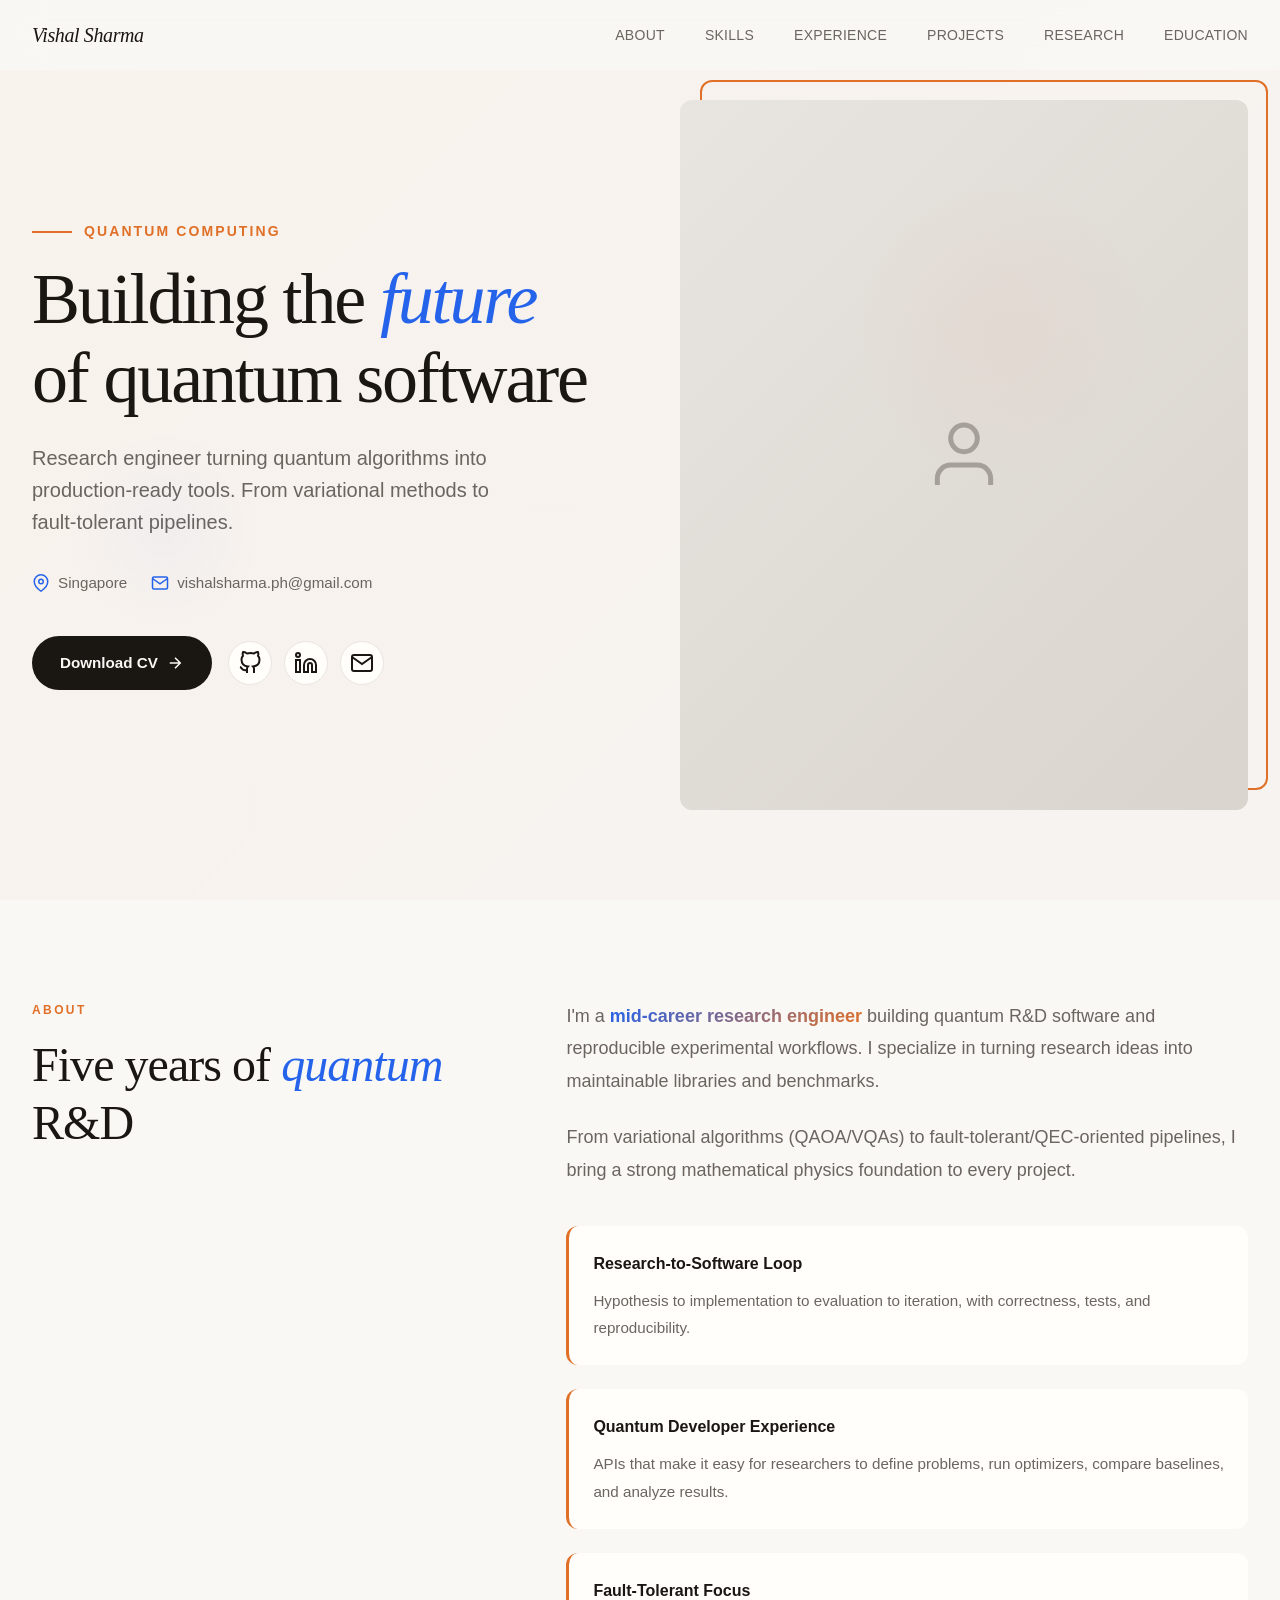
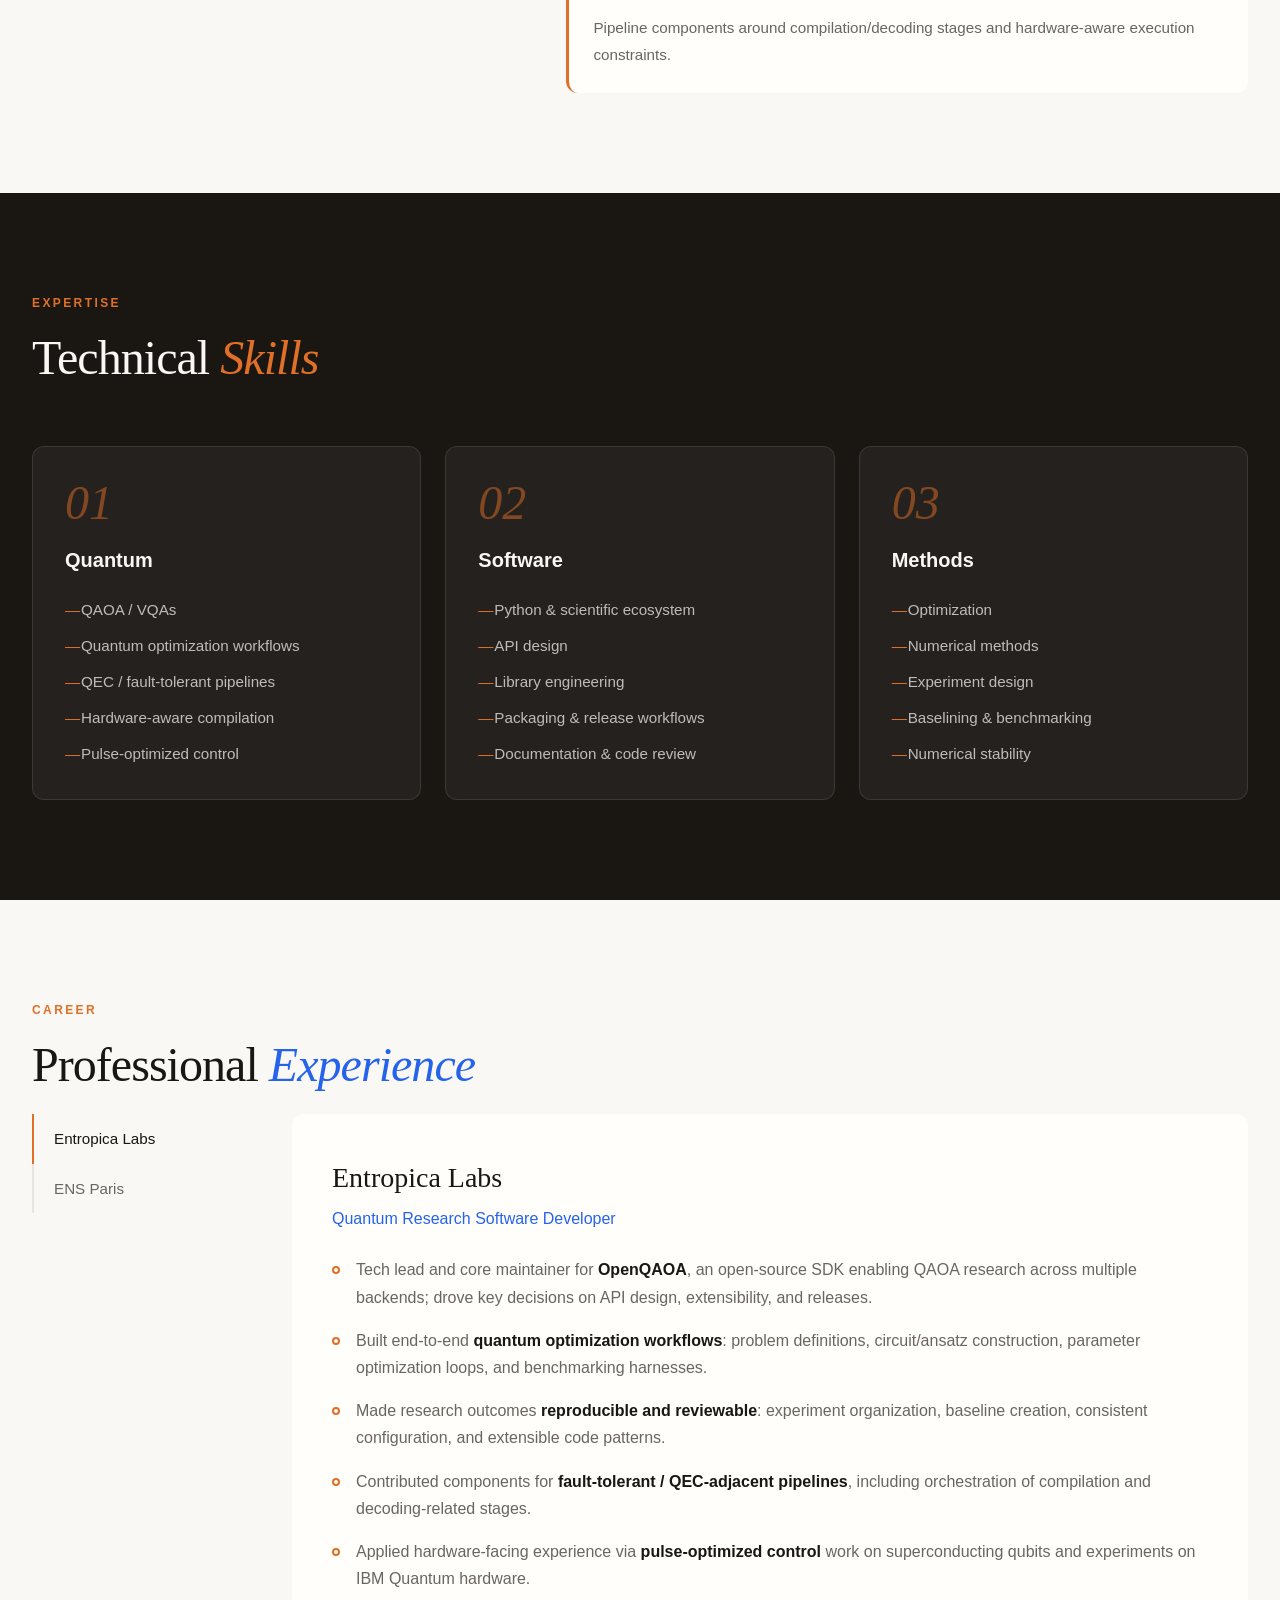
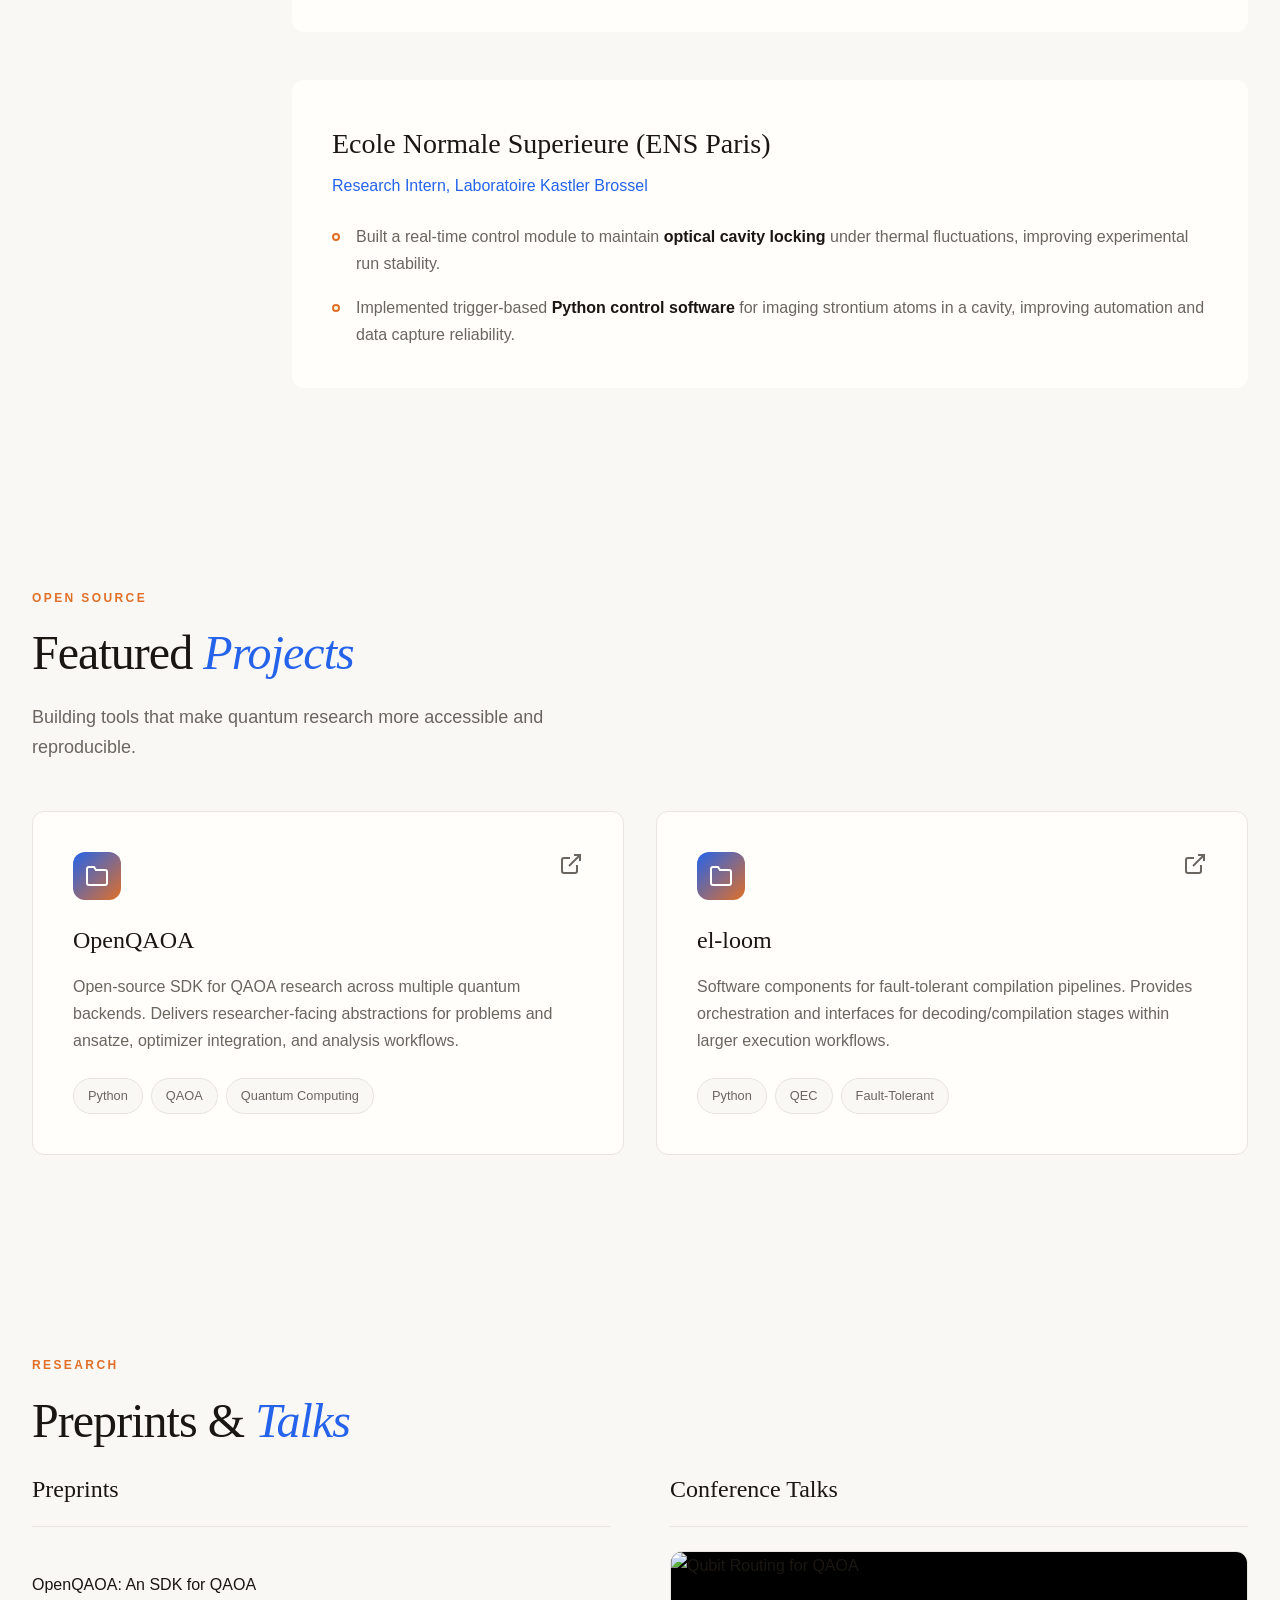
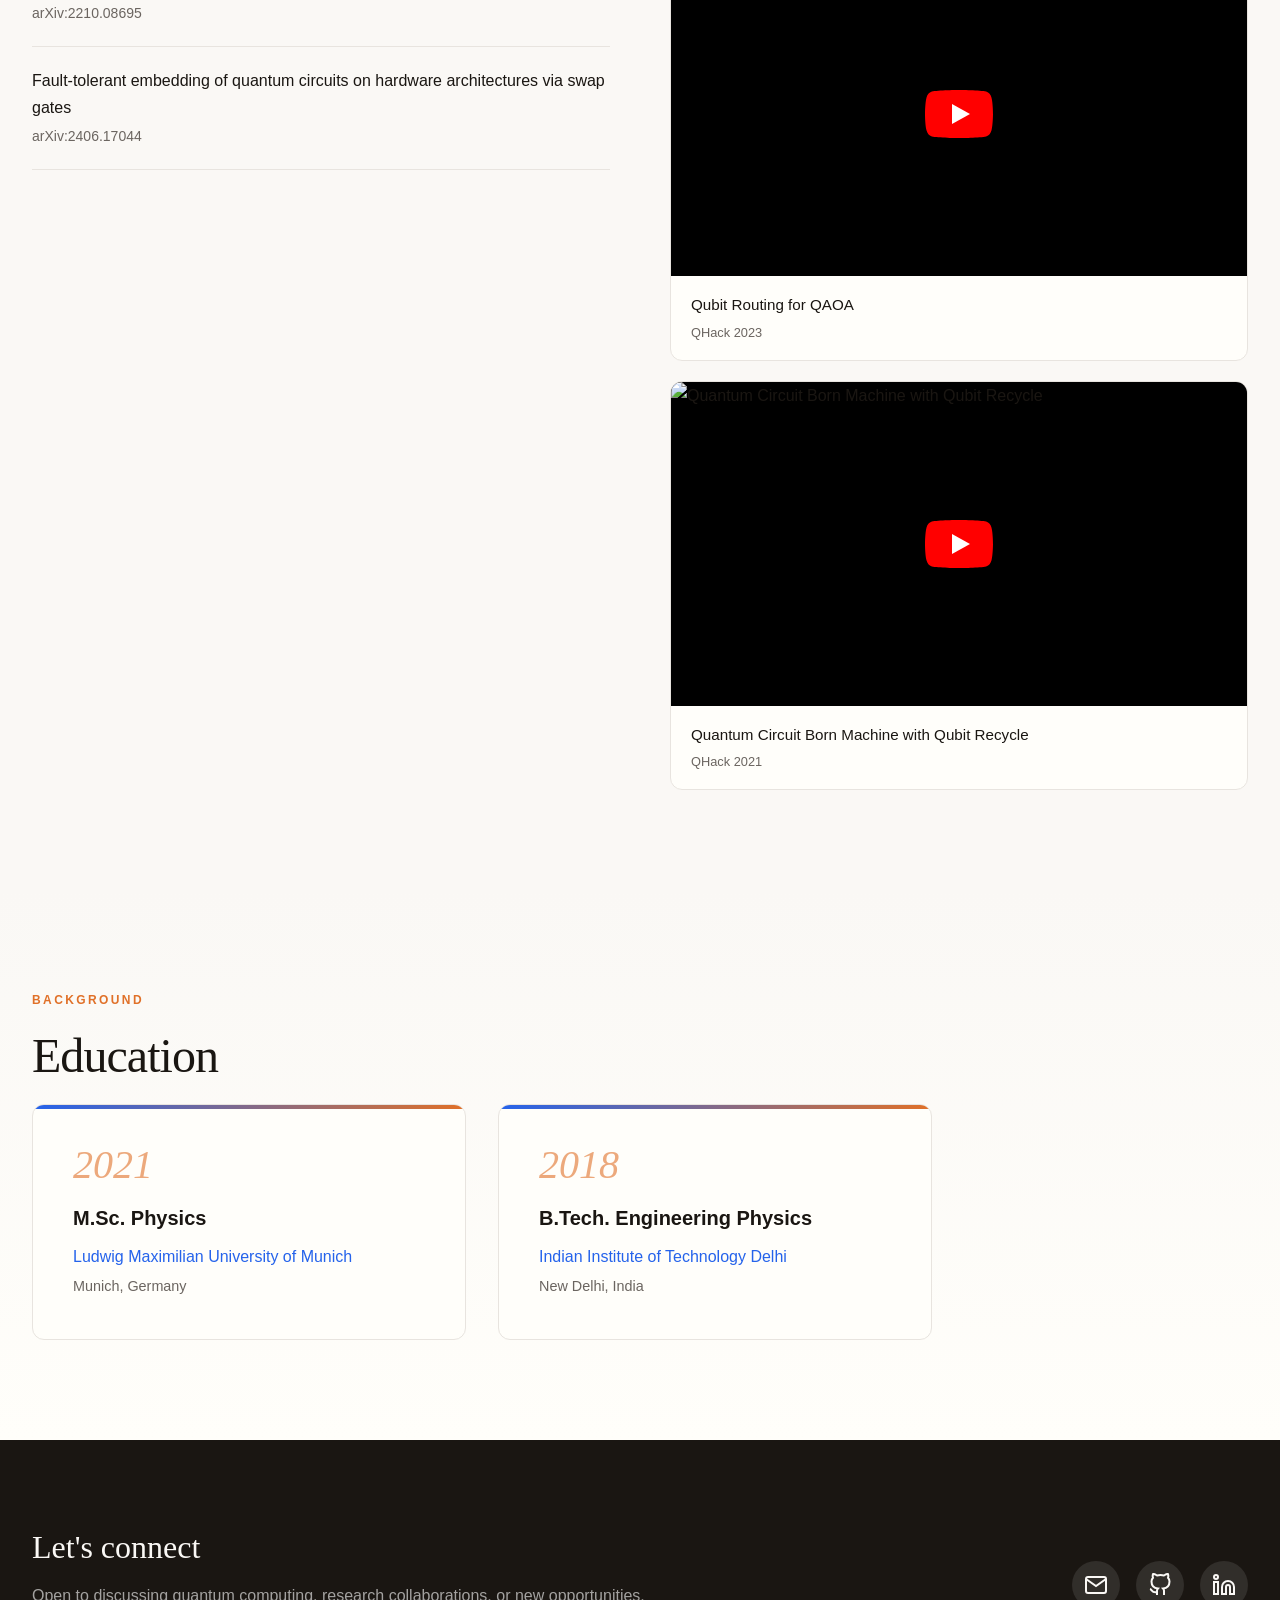
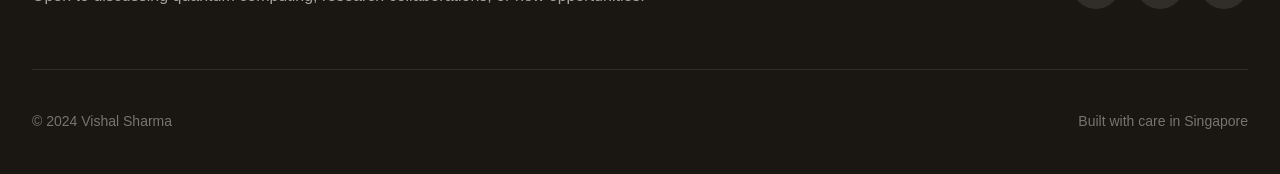
==== commit 175d6bfc: "new format" ====
--- a/index.html
+++ b/index.html
@@ -8,16 +8,19 @@
     <link rel="stylesheet" href="css/styles.css">
 </head>
 <body>
+    <!-- Animated Background -->
+    <div class="gradient-bg"></div>
+
     <!-- Navigation -->
     <nav class="nav">
         <div class="nav-container">
-            <a href="#hero" class="nav-logo">VS</a>
+            <a href="#hero" class="nav-logo">Vishal Sharma</a>
             <ul class="nav-links">
                 <li><a href="#about">About</a></li>
                 <li><a href="#skills">Skills</a></li>
                 <li><a href="#experience">Experience</a></li>
                 <li><a href="#projects">Projects</a></li>
-                <li><a href="#preprints">Preprints</a></li>
+                <li><a href="#preprints">Research</a></li>
                 <li><a href="#education">Education</a></li>
             </ul>
             <button class="nav-toggle" aria-label="Toggle navigation">
@@ -33,46 +36,57 @@
         <div class="container">
             <div class="hero-content">
                 <div class="hero-text">
-                    <h1>Vishal Sharma</h1>
-                    <p class="hero-title">Quantum Computing Research Engineer</p>
-                    <p class="hero-subtitle">QEC Architecture | Near-term Algorithms | Optimization</p>
-                    <div class="hero-location">
-                        <svg class="icon" viewBox="0 0 24 24" fill="none" stroke="currentColor" stroke-width="2">
-                            <path d="M21 10c0 7-9 13-9 13s-9-6-9-13a9 9 0 0 1 18 0z"></path>
-                            <circle cx="12" cy="10" r="3"></circle>
-                        </svg>
-                        <span>Singapore</span>
-                    </div>
-                    <div class="hero-links">
-                        <a href="mailto:vishalsharma.ph@gmail.com" class="hero-link" aria-label="Email">
+                    <p class="hero-eyebrow reveal">Quantum Computing</p>
+                    <h1 class="reveal stagger">Building the <em>future</em> of quantum software</h1>
+                    <p class="hero-subtitle reveal stagger-2">
+                        Research engineer turning quantum algorithms into production-ready tools. From variational methods to fault-tolerant pipelines.
+                    </p>
+                    <div class="hero-meta reveal stagger-3">
+                        <div class="hero-meta-item">
+                            <svg class="icon" viewBox="0 0 24 24" fill="none" stroke="currentColor" stroke-width="2">
+                                <path d="M21 10c0 7-9 13-9 13s-9-6-9-13a9 9 0 0 1 18 0z"></path>
+                                <circle cx="12" cy="10" r="3"></circle>
+                            </svg>
+                            <span>Singapore</span>
+                        </div>
+                        <div class="hero-meta-item">
                             <svg class="icon" viewBox="0 0 24 24" fill="none" stroke="currentColor" stroke-width="2">
                                 <path d="M4 4h16c1.1 0 2 .9 2 2v12c0 1.1-.9 2-2 2H4c-1.1 0-2-.9-2-2V6c0-1.1.9-2 2-2z"></path>
                                 <polyline points="22,6 12,13 2,6"></polyline>
                             </svg>
+                            <span>vishalsharma.ph@gmail.com</span>
+                        </div>
+                    </div>
+                    <div class="hero-actions reveal stagger-4">
+                        <a href="main.pdf" class="btn btn-primary" download>
+                            Download CV
+                            <svg class="icon" viewBox="0 0 24 24" fill="none" stroke="currentColor" stroke-width="2">
+                                <path d="M5 12h14M12 5l7 7-7 7"/>
+                            </svg>
                         </a>
-                        <a href="https://github.com/vishal-ph" target="_blank" rel="noopener noreferrer" class="hero-link" aria-label="GitHub">
-                            <svg class="icon" viewBox="0 0 24 24" fill="none" stroke="currentColor" stroke-width="2">
-                                <path d="M9 19c-5 1.5-5-2.5-7-3m14 6v-3.87a3.37 3.37 0 0 0-.94-2.61c3.14-.35 6.44-1.54 6.44-7A5.44 5.44 0 0 0 20 4.77 5.07 5.07 0 0 0 19.91 1S18.73.65 16 2.48a13.38 13.38 0 0 0-7 0C6.27.65 5.09 1 5.09 1A5.07 5.07 0 0 0 5 4.77a5.44 5.44 0 0 0-1.5 3.78c0 5.42 3.3 6.61 6.44 7A3.37 3.37 0 0 0 9 18.13V22"></path>
-                            </svg>
-                        </a>
-                        <a href="https://www.linkedin.com/in/vishal-sharma-iit/" target="_blank" rel="noopener noreferrer" class="hero-link" aria-label="LinkedIn">
-                            <svg class="icon" viewBox="0 0 24 24" fill="none" stroke="currentColor" stroke-width="2">
-                                <path d="M16 8a6 6 0 0 1 6 6v7h-4v-7a2 2 0 0 0-2-2 2 2 0 0 0-2 2v7h-4v-7a6 6 0 0 1 6-6z"></path>
-                                <rect x="2" y="9" width="4" height="12"></rect>
-                                <circle cx="4" cy="4" r="2"></circle>
-                            </svg>
-                        </a>
-                    </div>
-                    <a href="main.pdf" class="btn btn-primary" download>
-                        <svg class="icon" viewBox="0 0 24 24" fill="none" stroke="currentColor" stroke-width="2">
-                            <path d="M21 15v4a2 2 0 0 1-2 2H5a2 2 0 0 1-2-2v-4"></path>
-                            <polyline points="7 10 12 15 17 10"></polyline>
-                            <line x1="12" y1="15" x2="12" y2="3"></line>
-                        </svg>
-                        Download CV
-                    </a>
-                </div>
-                <div class="hero-photo">
+                        <div class="social-links">
+                            <a href="https://github.com/vishal-ph" target="_blank" rel="noopener noreferrer" class="social-link" aria-label="GitHub">
+                                <svg class="icon" viewBox="0 0 24 24" fill="none" stroke="currentColor" stroke-width="2">
+                                    <path d="M9 19c-5 1.5-5-2.5-7-3m14 6v-3.87a3.37 3.37 0 0 0-.94-2.61c3.14-.35 6.44-1.54 6.44-7A5.44 5.44 0 0 0 20 4.77 5.07 5.07 0 0 0 19.91 1S18.73.65 16 2.48a13.38 13.38 0 0 0-7 0C6.27.65 5.09 1 5.09 1A5.07 5.07 0 0 0 5 4.77a5.44 5.44 0 0 0-1.5 3.78c0 5.42 3.3 6.61 6.44 7A3.37 3.37 0 0 0 9 18.13V22"></path>
+                                </svg>
+                            </a>
+                            <a href="https://www.linkedin.com/in/vishal-sharma-iit/" target="_blank" rel="noopener noreferrer" class="social-link" aria-label="LinkedIn">
+                                <svg class="icon" viewBox="0 0 24 24" fill="none" stroke="currentColor" stroke-width="2">
+                                    <path d="M16 8a6 6 0 0 1 6 6v7h-4v-7a2 2 0 0 0-2-2 2 2 0 0 0-2 2v7h-4v-7a6 6 0 0 1 6-6z"></path>
+                                    <rect x="2" y="9" width="4" height="12"></rect>
+                                    <circle cx="4" cy="4" r="2"></circle>
+                                </svg>
+                            </a>
+                            <a href="mailto:vishalsharma.ph@gmail.com" class="social-link" aria-label="Email">
+                                <svg class="icon" viewBox="0 0 24 24" fill="none" stroke="currentColor" stroke-width="2">
+                                    <path d="M4 4h16c1.1 0 2 .9 2 2v12c0 1.1-.9 2-2 2H4c-1.1 0-2-.9-2-2V6c0-1.1.9-2 2-2z"></path>
+                                    <polyline points="22,6 12,13 2,6"></polyline>
+                                </svg>
+                            </a>
+                        </div>
+                    </div>
+                </div>
+                <div class="hero-photo reveal-right">
                     <div class="photo-placeholder">
                         <svg class="icon-large" viewBox="0 0 24 24" fill="none" stroke="currentColor" stroke-width="1.5">
                             <path d="M20 21v-2a4 4 0 0 0-4-4H8a4 4 0 0 0-4 4v2"></path>
@@ -82,50 +96,55 @@
                 </div>
             </div>
         </div>
+        <!-- Floating Elements -->
+        <div class="float-element float-1"></div>
+        <div class="float-element float-2"></div>
     </section>
 
     <!-- About Section -->
     <section id="about" class="section">
         <div class="container">
-            <h2 class="section-title">About</h2>
-            <div class="about-content">
-                <p class="about-lead">
-                    Mid-career research engineer (5+ years) building quantum R&D software and reproducible experimental workflows.
-                </p>
-                <p>
-                    I specialize in turning research ideas into maintainable libraries and benchmarks—from variational algorithms (QAOA/VQAs) to fault-tolerant/QEC-oriented pipelines—with a strong mathematical physics foundation.
-                </p>
-                <ul class="about-highlights">
-                    <li>
-                        <strong>Research-to-software loop:</strong> hypothesis to implementation to evaluation to iteration, with correctness, tests, and reproducibility.
-                    </li>
-                    <li>
-                        <strong>Quantum developer experience:</strong> APIs that make it easy for researchers to define problems/ansatze, run optimizers, compare baselines, and analyze results.
-                    </li>
-                    <li>
-                        <strong>Fault-tolerant focus:</strong> pipeline components around compilation/decoding stages and hardware-aware execution constraints.
-                    </li>
-                </ul>
+            <div class="about-grid">
+                <div class="about-sidebar reveal-left">
+                    <p class="section-label">About</p>
+                    <h2 class="section-title">Five years of <em>quantum</em> R&D</h2>
+                </div>
+                <div class="about-content reveal-right">
+                    <p>
+                        I'm a <span class="about-highlight">mid-career research engineer</span> building quantum R&D software and reproducible experimental workflows. I specialize in turning research ideas into maintainable libraries and benchmarks.
+                    </p>
+                    <p>
+                        From variational algorithms (QAOA/VQAs) to fault-tolerant/QEC-oriented pipelines, I bring a strong mathematical physics foundation to every project.
+                    </p>
+                    <div class="about-pillars">
+                        <div class="pillar">
+                            <h4>Research-to-Software Loop</h4>
+                            <p>Hypothesis to implementation to evaluation to iteration, with correctness, tests, and reproducibility.</p>
+                        </div>
+                        <div class="pillar">
+                            <h4>Quantum Developer Experience</h4>
+                            <p>APIs that make it easy for researchers to define problems, run optimizers, compare baselines, and analyze results.</p>
+                        </div>
+                        <div class="pillar">
+                            <h4>Fault-Tolerant Focus</h4>
+                            <p>Pipeline components around compilation/decoding stages and hardware-aware execution constraints.</p>
+                        </div>
+                    </div>
+                </div>
             </div>
         </div>
     </section>
 
     <!-- Skills Section -->
-    <section id="skills" class="section section-alt">
-        <div class="container">
-            <h2 class="section-title">Technical Skills</h2>
+    <section id="skills" class="skills-section">
+        <div class="container">
+            <div class="skills-header reveal">
+                <p class="section-label">Expertise</p>
+                <h2 class="section-title">Technical <em>Skills</em></h2>
+            </div>
             <div class="skills-grid">
-                <div class="skill-card">
-                    <div class="skill-icon">
-                        <svg viewBox="0 0 24 24" fill="none" stroke="currentColor" stroke-width="2">
-                            <circle cx="12" cy="12" r="10"></circle>
-                            <circle cx="12" cy="12" r="4"></circle>
-                            <line x1="4.93" y1="4.93" x2="9.17" y2="9.17"></line>
-                            <line x1="14.83" y1="14.83" x2="19.07" y2="19.07"></line>
-                            <line x1="14.83" y1="9.17" x2="19.07" y2="4.93"></line>
-                            <line x1="4.93" y1="19.07" x2="9.17" y2="14.83"></line>
-                        </svg>
-                    </div>
+                <div class="skill-card reveal stagger">
+                    <div class="skill-number">01</div>
                     <h3>Quantum</h3>
                     <ul>
                         <li>QAOA / VQAs</li>
@@ -135,13 +154,8 @@
                         <li>Pulse-optimized control</li>
                     </ul>
                 </div>
-                <div class="skill-card">
-                    <div class="skill-icon">
-                        <svg viewBox="0 0 24 24" fill="none" stroke="currentColor" stroke-width="2">
-                            <polyline points="16 18 22 12 16 6"></polyline>
-                            <polyline points="8 6 2 12 8 18"></polyline>
-                        </svg>
-                    </div>
+                <div class="skill-card reveal stagger-2">
+                    <div class="skill-number">02</div>
                     <h3>Software</h3>
                     <ul>
                         <li>Python & scientific ecosystem</li>
@@ -151,14 +165,8 @@
                         <li>Documentation & code review</li>
                     </ul>
                 </div>
-                <div class="skill-card">
-                    <div class="skill-icon">
-                        <svg viewBox="0 0 24 24" fill="none" stroke="currentColor" stroke-width="2">
-                            <line x1="18" y1="20" x2="18" y2="10"></line>
-                            <line x1="12" y1="20" x2="12" y2="4"></line>
-                            <line x1="6" y1="20" x2="6" y2="14"></line>
-                        </svg>
-                    </div>
+                <div class="skill-card reveal stagger-3">
+                    <div class="skill-number">03</div>
                     <h3>Methods</h3>
                     <ul>
                         <li>Optimization</li>
@@ -175,16 +183,24 @@
     <!-- Experience Section -->
     <section id="experience" class="section">
         <div class="container">
-            <h2 class="section-title">Experience</h2>
-            <div class="timeline">
-                <div class="timeline-item">
-                    <div class="timeline-marker"></div>
-                    <div class="timeline-content">
-                        <div class="timeline-header">
-                            <h3><a href="https://www.entropicalabs.com/" target="_blank" rel="noopener noreferrer">Entropica Labs</a></h3>
-                            <span class="timeline-role">Quantum Research Software Developer</span>
-                        </div>
-                        <ul class="timeline-details">
+            <div class="reveal">
+                <p class="section-label">Career</p>
+                <h2 class="section-title">Professional <em>Experience</em></h2>
+            </div>
+            <div class="experience-layout">
+                <div class="experience-nav">
+                    <span class="experience-nav-item active">Entropica Labs</span>
+                    <span class="experience-nav-item">ENS Paris</span>
+                </div>
+                <div class="experience-cards">
+                    <div class="experience-card reveal">
+                        <div class="experience-header">
+                            <div>
+                                <h3 class="experience-company"><a href="https://www.entropicalabs.com/" target="_blank" rel="noopener noreferrer">Entropica Labs</a></h3>
+                                <p class="experience-role">Quantum Research Software Developer</p>
+                            </div>
+                        </div>
+                        <ul class="experience-details">
                             <li>Tech lead and core maintainer for <strong>OpenQAOA</strong>, an open-source SDK enabling QAOA research across multiple backends; drove key decisions on API design, extensibility, and releases.</li>
                             <li>Built end-to-end <strong>quantum optimization workflows</strong>: problem definitions, circuit/ansatz construction, parameter optimization loops, and benchmarking harnesses.</li>
                             <li>Made research outcomes <strong>reproducible and reviewable</strong>: experiment organization, baseline creation, consistent configuration, and extensible code patterns.</li>
@@ -192,15 +208,14 @@
                             <li>Applied hardware-facing experience via <strong>pulse-optimized control</strong> work on superconducting qubits and experiments on IBM Quantum hardware.</li>
                         </ul>
                     </div>
-                </div>
-                <div class="timeline-item">
-                    <div class="timeline-marker"></div>
-                    <div class="timeline-content">
-                        <div class="timeline-header">
-                            <h3><a href="https://www.lkb.fr/atomchips/" target="_blank" rel="noopener noreferrer">Ecole Normale Superieure (ENS Paris)</a></h3>
-                            <span class="timeline-role">Research Intern, Laboratoire Kastler Brossel</span>
-                        </div>
-                        <ul class="timeline-details">
+                    <div class="experience-card reveal">
+                        <div class="experience-header">
+                            <div>
+                                <h3 class="experience-company"><a href="https://www.lkb.fr/atomchips/" target="_blank" rel="noopener noreferrer">Ecole Normale Superieure (ENS Paris)</a></h3>
+                                <p class="experience-role">Research Intern, Laboratoire Kastler Brossel</p>
+                            </div>
+                        </div>
+                        <ul class="experience-details">
                             <li>Built a real-time control module to maintain <strong>optical cavity locking</strong> under thermal fluctuations, improving experimental run stability.</li>
                             <li>Implemented trigger-based <strong>Python control software</strong> for imaging strontium atoms in a cavity, improving automation and data capture reliability.</li>
                         </ul>
@@ -211,15 +226,21 @@
     </section>
 
     <!-- Projects Section -->
-    <section id="projects" class="section section-alt">
-        <div class="container">
-            <h2 class="section-title">Open Source Projects</h2>
+    <section id="projects" class="section">
+        <div class="container">
+            <div class="reveal">
+                <p class="section-label">Open Source</p>
+                <h2 class="section-title">Featured <em>Projects</em></h2>
+                <p class="section-intro">Building tools that make quantum research more accessible and reproducible.</p>
+            </div>
             <div class="projects-grid">
-                <div class="project-card">
+                <div class="project-card reveal stagger">
                     <div class="project-header">
-                        <svg class="project-icon" viewBox="0 0 24 24" fill="none" stroke="currentColor" stroke-width="2">
-                            <path d="M22 19a2 2 0 0 1-2 2H4a2 2 0 0 1-2-2V5a2 2 0 0 1 2-2h5l2 3h9a2 2 0 0 1 2 2z"></path>
-                        </svg>
+                        <div class="project-icon">
+                            <svg viewBox="0 0 24 24" fill="none" stroke="currentColor" stroke-width="2">
+                                <path d="M22 19a2 2 0 0 1-2 2H4a2 2 0 0 1-2-2V5a2 2 0 0 1 2-2h5l2 3h9a2 2 0 0 1 2 2z"></path>
+                            </svg>
+                        </div>
                         <a href="https://github.com/entropicalabs/openqaoa" target="_blank" rel="noopener noreferrer" class="project-link">
                             <svg viewBox="0 0 24 24" fill="none" stroke="currentColor" stroke-width="2">
                                 <path d="M18 13v6a2 2 0 0 1-2 2H5a2 2 0 0 1-2-2V8a2 2 0 0 1 2-2h6"></path>
@@ -229,18 +250,20 @@
                         </a>
                     </div>
                     <h3>OpenQAOA</h3>
-                    <p>Open-source SDK for QAOA research across multiple quantum backends. Delivers researcher-facing abstractions for problems and ansatze, optimizer integration, and analysis workflows aimed at comparability, reproducibility, and reuse.</p>
+                    <p>Open-source SDK for QAOA research across multiple quantum backends. Delivers researcher-facing abstractions for problems and ansatze, optimizer integration, and analysis workflows.</p>
                     <div class="project-tags">
                         <span class="tag">Python</span>
                         <span class="tag">QAOA</span>
                         <span class="tag">Quantum Computing</span>
                     </div>
                 </div>
-                <div class="project-card">
+                <div class="project-card reveal stagger-2">
                     <div class="project-header">
-                        <svg class="project-icon" viewBox="0 0 24 24" fill="none" stroke="currentColor" stroke-width="2">
-                            <path d="M22 19a2 2 0 0 1-2 2H4a2 2 0 0 1-2-2V5a2 2 0 0 1 2-2h5l2 3h9a2 2 0 0 1 2 2z"></path>
-                        </svg>
+                        <div class="project-icon">
+                            <svg viewBox="0 0 24 24" fill="none" stroke="currentColor" stroke-width="2">
+                                <path d="M22 19a2 2 0 0 1-2 2H4a2 2 0 0 1-2-2V5a2 2 0 0 1 2-2h5l2 3h9a2 2 0 0 1 2 2z"></path>
+                            </svg>
+                        </div>
                         <a href="https://github.com/entropicalabs/el-loom" target="_blank" rel="noopener noreferrer" class="project-link">
                             <svg viewBox="0 0 24 24" fill="none" stroke="currentColor" stroke-width="2">
                                 <path d="M18 13v6a2 2 0 0 1-2 2H5a2 2 0 0 1-2-2V8a2 2 0 0 1 2-2h6"></path>
@@ -261,73 +284,57 @@
         </div>
     </section>
 
-    <!-- Preprints Section -->
+    <!-- Preprints & Talks Section -->
     <section id="preprints" class="section">
         <div class="container">
-            <h2 class="section-title">Preprints</h2>
-            <ul class="publications-list">
-                <li class="publication-item">
-                    <div class="publication-icon">
-                        <svg viewBox="0 0 24 24" fill="none" stroke="currentColor" stroke-width="2">
-                            <path d="M14 2H6a2 2 0 0 0-2 2v16a2 2 0 0 0 2 2h12a2 2 0 0 0 2-2V8z"></path>
-                            <polyline points="14 2 14 8 20 8"></polyline>
-                            <line x1="16" y1="13" x2="8" y2="13"></line>
-                            <line x1="16" y1="17" x2="8" y2="17"></line>
-                            <polyline points="10 9 9 9 8 9"></polyline>
-                        </svg>
-                    </div>
-                    <div class="publication-content">
+            <div class="reveal">
+                <p class="section-label">Research</p>
+                <h2 class="section-title">Preprints & <em>Talks</em></h2>
+            </div>
+            <div class="preprints-layout">
+                <div class="preprints-column reveal-left">
+                    <h3>Preprints</h3>
+                    <a href="https://arxiv.org/abs/2210.08695" target="_blank" rel="noopener noreferrer" class="preprint-item">
                         <h4>OpenQAOA: An SDK for QAOA</h4>
-                        <p class="publication-type">Preprint</p>
-                    </div>
-                </li>
-                <li class="publication-item">
-                    <div class="publication-icon">
-                        <svg viewBox="0 0 24 24" fill="none" stroke="currentColor" stroke-width="2">
-                            <path d="M14 2H6a2 2 0 0 0-2 2v16a2 2 0 0 0 2 2h12a2 2 0 0 0 2-2V8z"></path>
-                            <polyline points="14 2 14 8 20 8"></polyline>
-                            <line x1="16" y1="13" x2="8" y2="13"></line>
-                            <line x1="16" y1="17" x2="8" y2="17"></line>
-                            <polyline points="10 9 9 9 8 9"></polyline>
-                        </svg>
-                    </div>
-                    <div class="publication-content">
+                        <p>arXiv:2210.08695</p>
+                    </a>
+                    <a href="https://arxiv.org/abs/2406.17044" target="_blank" rel="noopener noreferrer" class="preprint-item">
                         <h4>Fault-tolerant embedding of quantum circuits on hardware architectures via swap gates</h4>
-                        <p class="publication-type">Preprint</p>
-                    </div>
-                </li>
-            </ul>
-            <div class="talks-section">
-                <h3>Talks</h3>
-                <div class="talks-grid">
-                    <div class="talk-card">
-                        <div class="video-thumbnail" data-video-id="Pq2DVlru0UI">
-                            <img src="https://img.youtube.com/vi/Pq2DVlru0UI/hqdefault.jpg" alt="Qubit Routing for QAOA">
-                            <div class="play-button">
-                                <svg viewBox="0 0 68 48">
-                                    <path d="M66.52,7.74c-0.78-2.93-2.49-5.41-5.42-6.19C55.79,.13,34,0,34,0S12.21,.13,6.9,1.55 C3.97,2.33,2.27,4.81,1.48,7.74C0.06,13.05,0,24,0,24s0.06,10.95,1.48,16.26c0.78,2.93,2.49,5.41,5.42,6.19 C12.21,47.87,34,48,34,48s21.79-0.13,27.1-1.55c2.93-0.78,4.64-3.26,5.42-6.19C67.94,34.95,68,24,68,24S67.94,13.05,66.52,7.74z" fill="#f00"></path>
-                                    <path d="M 45,24 27,14 27,34" fill="#fff"></path>
-                                </svg>
-                            </div>
-                        </div>
-                        <div class="talk-info">
-                            <h4>Qubit Routing for QAOA</h4>
-                            <p class="publication-type">QHack 2023</p>
-                        </div>
-                    </div>
-                    <div class="talk-card">
-                        <div class="video-thumbnail" data-video-id="byS5LOr9clM" data-start="844">
-                            <img src="https://img.youtube.com/vi/byS5LOr9clM/hqdefault.jpg" alt="Quantum Circuit Born Machine with Qubit Recycle">
-                            <div class="play-button">
-                                <svg viewBox="0 0 68 48">
-                                    <path d="M66.52,7.74c-0.78-2.93-2.49-5.41-5.42-6.19C55.79,.13,34,0,34,0S12.21,.13,6.9,1.55 C3.97,2.33,2.27,4.81,1.48,7.74C0.06,13.05,0,24,0,24s0.06,10.95,1.48,16.26c0.78,2.93,2.49,5.41,5.42,6.19 C12.21,47.87,34,48,34,48s21.79-0.13,27.1-1.55c2.93-0.78,4.64-3.26,5.42-6.19C67.94,34.95,68,24,68,24S67.94,13.05,66.52,7.74z" fill="#f00"></path>
-                                    <path d="M 45,24 27,14 27,34" fill="#fff"></path>
-                                </svg>
-                            </div>
-                        </div>
-                        <div class="talk-info">
-                            <h4>Quantum Circuit Born Machine with Qubit Recycle</h4>
-                            <p class="publication-type">QHack 2021</p>
+                        <p>arXiv:2406.17044</p>
+                    </a>
+                </div>
+                <div class="talks-column reveal-right">
+                    <h3>Conference Talks</h3>
+                    <div class="talks-grid">
+                        <div class="talk-card">
+                            <div class="video-thumbnail" data-video-id="Pq2DVlru0UI">
+                                <img src="https://img.youtube.com/vi/Pq2DVlru0UI/hqdefault.jpg" alt="Qubit Routing for QAOA">
+                                <div class="play-button">
+                                    <svg viewBox="0 0 68 48">
+                                        <path d="M66.52,7.74c-0.78-2.93-2.49-5.41-5.42-6.19C55.79,.13,34,0,34,0S12.21,.13,6.9,1.55 C3.97,2.33,2.27,4.81,1.48,7.74C0.06,13.05,0,24,0,24s0.06,10.95,1.48,16.26c0.78,2.93,2.49,5.41,5.42,6.19 C12.21,47.87,34,48,34,48s21.79-0.13,27.1-1.55c2.93-0.78,4.64-3.26,5.42-6.19C67.94,34.95,68,24,68,24S67.94,13.05,66.52,7.74z" fill="#f00"></path>
+                                        <path d="M 45,24 27,14 27,34" fill="#fff"></path>
+                                    </svg>
+                                </div>
+                            </div>
+                            <div class="talk-info">
+                                <h4>Qubit Routing for QAOA</h4>
+                                <p>QHack 2023</p>
+                            </div>
+                        </div>
+                        <div class="talk-card">
+                            <div class="video-thumbnail" data-video-id="byS5LOr9clM" data-start="844">
+                                <img src="https://img.youtube.com/vi/byS5LOr9clM/hqdefault.jpg" alt="Quantum Circuit Born Machine with Qubit Recycle">
+                                <div class="play-button">
+                                    <svg viewBox="0 0 68 48">
+                                        <path d="M66.52,7.74c-0.78-2.93-2.49-5.41-5.42-6.19C55.79,.13,34,0,34,0S12.21,.13,6.9,1.55 C3.97,2.33,2.27,4.81,1.48,7.74C0.06,13.05,0,24,0,24s0.06,10.95,1.48,16.26c0.78,2.93,2.49,5.41,5.42,6.19 C12.21,47.87,34,48,34,48s21.79-0.13,27.1-1.55c2.93-0.78,4.64-3.26,5.42-6.19C67.94,34.95,68,24,68,24S67.94,13.05,66.52,7.74z" fill="#f00"></path>
+                                        <path d="M 45,24 27,14 27,34" fill="#fff"></path>
+                                    </svg>
+                                </div>
+                            </div>
+                            <div class="talk-info">
+                                <h4>Quantum Circuit Born Machine with Qubit Recycle</h4>
+                                <p>QHack 2021</p>
+                            </div>
                         </div>
                     </div>
                 </div>
@@ -336,17 +343,20 @@
     </section>
 
     <!-- Education Section -->
-    <section id="education" class="section section-alt">
-        <div class="container">
-            <h2 class="section-title">Education</h2>
+    <section id="education" class="section education-section">
+        <div class="container">
+            <div class="reveal">
+                <p class="section-label">Background</p>
+                <h2 class="section-title">Education</h2>
+            </div>
             <div class="education-grid">
-                <div class="education-card">
+                <div class="education-card reveal stagger">
                     <div class="education-year">2021</div>
                     <h3>M.Sc. Physics</h3>
                     <p class="education-school"><a href="https://www.lmu.de/en/" target="_blank" rel="noopener noreferrer">Ludwig Maximilian University of Munich</a></p>
                     <p class="education-location">Munich, Germany</p>
                 </div>
-                <div class="education-card">
+                <div class="education-card reveal stagger-2">
                     <div class="education-year">2018</div>
                     <h3>B.Tech. Engineering Physics</h3>
                     <p class="education-school"><a href="https://home.iitd.ac.in/" target="_blank" rel="noopener noreferrer">Indian Institute of Technology Delhi</a></p>
@@ -361,8 +371,8 @@
         <div class="container">
             <div class="footer-content">
                 <div class="footer-info">
-                    <h3>Vishal Sharma</h3>
-                    <p>Quantum Computing Research Engineer</p>
+                    <h3>Let's connect</h3>
+                    <p>Open to discussing quantum computing, research collaborations, or new opportunities.</p>
                 </div>
                 <div class="footer-links">
                     <a href="mailto:vishalsharma.ph@gmail.com" aria-label="Email">
@@ -386,7 +396,8 @@
                 </div>
             </div>
             <div class="footer-bottom">
-                <p>&copy; 2024 Vishal Sharma. All rights reserved.</p>
+                <p>&copy; 2024 Vishal Sharma</p>
+                <p>Built with care in Singapore</p>
             </div>
         </div>
     </footer>
@@ -437,18 +448,49 @@
             }
         });
 
+        // Scroll reveal animations
+        const revealElements = document.querySelectorAll('.reveal, .reveal-left, .reveal-right');
+
+        const revealOnScroll = () => {
+            revealElements.forEach(element => {
+                const elementTop = element.getBoundingClientRect().top;
+                const windowHeight = window.innerHeight;
+
+                if (elementTop < windowHeight - 100) {
+                    element.classList.add('active');
+                }
+            });
+        };
+
+        // Initial check
+        revealOnScroll();
+
+        // Check on scroll
+        window.addEventListener('scroll', revealOnScroll);
+
         // YouTube video embedding on thumbnail click
         document.querySelectorAll('.video-thumbnail').forEach(thumbnail => {
-            thumbnail.addEventListener('click', function() {
+            thumbnail.addEventListener('click', function(e) {
+                e.preventDefault();
+                if (this.classList.contains('playing')) return;
+
                 const videoId = this.dataset.videoId;
                 const startTime = this.dataset.start || 0;
                 const iframe = document.createElement('iframe');
-                iframe.src = `https://www.youtube.com/embed/${videoId}?autoplay=1&start=${startTime}`;
-                iframe.allow = 'accelerometer; autoplay; clipboard-write; encrypted-media; gyroscope; picture-in-picture';
-                iframe.allowFullscreen = true;
+                iframe.setAttribute('src', `https://www.youtube.com/embed/${videoId}?autoplay=1&start=${startTime}&rel=0`);
+                iframe.setAttribute('frameborder', '0');
+                iframe.setAttribute('allow', 'accelerometer; autoplay; clipboard-write; encrypted-media; gyroscope; picture-in-picture; web-share');
+                iframe.setAttribute('allowfullscreen', 'true');
+                iframe.style.position = 'absolute';
+                iframe.style.top = '0';
+                iframe.style.left = '0';
+                iframe.style.width = '100%';
+                iframe.style.height = '100%';
+                iframe.style.border = 'none';
+
                 this.innerHTML = '';
                 this.appendChild(iframe);
-                this.style.cursor = 'default';
+                this.classList.add('playing');
             });
         });
     </script>
--- a/css/styles.css
+++ b/css/styles.css
@@ -1,18 +1,20 @@
 /* CSS Variables */
 :root {
     --color-primary: #2563eb;
-    --color-primary-dark: #1d4ed8;
-    --color-text: #1e293b;
-    --color-text-light: #64748b;
-    --color-bg: #ffffff;
-    --color-bg-alt: #f8fafc;
-    --color-border: #e2e8f0;
-    --color-shadow: rgba(0, 0, 0, 0.1);
+    --color-primary-light: #3b82f6;
+    --color-accent: #e07028;
+    --color-text: #1a1612;
+    --color-text-light: #6b6560;
+    --color-bg: #faf8f5;
+    --color-bg-alt: #fffefa;
+    --color-border: #e8e4df;
     --font-family: -apple-system, BlinkMacSystemFont, 'Segoe UI', Roboto, 'Helvetica Neue', Arial, sans-serif;
-    --max-width: 1200px;
+    --font-display: 'Georgia', 'Times New Roman', serif;
+    --max-width: 1400px;
     --nav-height: 70px;
-    --border-radius: 8px;
-    --transition: 0.3s ease;
+    --border-radius: 12px;
+    --transition: 0.3s cubic-bezier(0.4, 0, 0.2, 1);
+    --transition-slow: 0.6s cubic-bezier(0.4, 0, 0.2, 1);
 }
 
 /* Reset & Base */
@@ -29,9 +31,10 @@
 body {
     font-family: var(--font-family);
     font-size: 16px;
-    line-height: 1.6;
+    line-height: 1.7;
     color: var(--color-text);
     background-color: var(--color-bg);
+    overflow-x: hidden;
 }
 
 a {
@@ -41,23 +44,48 @@
 }
 
 a:hover {
-    color: var(--color-primary-dark);
+    color: var(--color-accent);
 }
 
 ul {
     list-style: none;
 }
 
-img {
-    max-width: 100%;
-    height: auto;
+/* Animated Background Gradient */
+.gradient-bg {
+    position: fixed;
+    top: 0;
+    left: 0;
+    right: 0;
+    bottom: 0;
+    background: linear-gradient(
+        135deg,
+        rgba(224, 112, 40, 0.04) 0%,
+        rgba(37, 99, 235, 0.03) 50%,
+        rgba(224, 112, 40, 0.04) 100%
+    );
+    background-size: 400% 400%;
+    animation: gradientShift 15s ease infinite;
+    pointer-events: none;
+    z-index: -1;
+}
+
+@keyframes gradientShift {
+    0%, 100% { background-position: 0% 50%; }
+    50% { background-position: 100% 50%; }
 }
 
 /* Container */
 .container {
     max-width: var(--max-width);
     margin: 0 auto;
-    padding: 0 24px;
+    padding: 0 32px;
+}
+
+.container-narrow {
+    max-width: 900px;
+    margin: 0 auto;
+    padding: 0 32px;
 }
 
 /* Icons */
@@ -67,10 +95,44 @@
     flex-shrink: 0;
 }
 
-.icon-large {
-    width: 80px;
-    height: 80px;
-}
+/* Scroll Animations */
+.reveal {
+    opacity: 0;
+    transform: translateY(40px);
+    transition: opacity var(--transition-slow), transform var(--transition-slow);
+}
+
+.reveal.active {
+    opacity: 1;
+    transform: translateY(0);
+}
+
+.reveal-left {
+    opacity: 0;
+    transform: translateX(-60px);
+    transition: opacity var(--transition-slow), transform var(--transition-slow);
+}
+
+.reveal-left.active {
+    opacity: 1;
+    transform: translateX(0);
+}
+
+.reveal-right {
+    opacity: 0;
+    transform: translateX(60px);
+    transition: opacity var(--transition-slow), transform var(--transition-slow);
+}
+
+.reveal-right.active {
+    opacity: 1;
+    transform: translateX(0);
+}
+
+.stagger { transition-delay: 0.1s; }
+.stagger-2 { transition-delay: 0.2s; }
+.stagger-3 { transition-delay: 0.3s; }
+.stagger-4 { transition-delay: 0.4s; }
 
 /* Navigation */
 .nav {
@@ -79,19 +141,21 @@
     left: 0;
     right: 0;
     height: var(--nav-height);
-    background-color: var(--color-bg);
+    background-color: rgba(250, 248, 245, 0.85);
+    backdrop-filter: blur(20px);
+    -webkit-backdrop-filter: blur(20px);
     z-index: 1000;
     transition: box-shadow var(--transition);
 }
 
 .nav.scrolled {
-    box-shadow: 0 2px 10px var(--color-shadow);
+    box-shadow: 0 1px 0 var(--color-border);
 }
 
 .nav-container {
     max-width: var(--max-width);
     margin: 0 auto;
-    padding: 0 24px;
+    padding: 0 32px;
     height: 100%;
     display: flex;
     align-items: center;
@@ -99,24 +163,46 @@
 }
 
 .nav-logo {
-    font-size: 1.5rem;
-    font-weight: 700;
-    color: var(--color-primary);
+    font-family: var(--font-display);
+    font-size: 1.25rem;
+    font-weight: 400;
+    font-style: italic;
+    color: var(--color-text);
+    letter-spacing: -0.02em;
 }
 
 .nav-links {
     display: flex;
-    gap: 32px;
+    gap: 40px;
 }
 
 .nav-links a {
+    color: var(--color-text-light);
+    font-size: 0.875rem;
+    font-weight: 500;
+    letter-spacing: 0.02em;
+    text-transform: uppercase;
+    position: relative;
+    padding: 4px 0;
+}
+
+.nav-links a::after {
+    content: '';
+    position: absolute;
+    bottom: 0;
+    left: 0;
+    width: 0;
+    height: 1px;
+    background-color: var(--color-accent);
+    transition: width var(--transition);
+}
+
+.nav-links a:hover {
     color: var(--color-text);
-    font-weight: 500;
-    transition: color var(--transition);
-}
-
-.nav-links a:hover {
-    color: var(--color-primary);
+}
+
+.nav-links a:hover::after {
+    width: 100%;
 }
 
 .nav-toggle {
@@ -151,93 +237,126 @@
 
 /* Hero Section */
 .hero {
-    min-height: auto;
+    min-height: 100vh;
     display: flex;
     align-items: center;
-    padding: calc(var(--nav-height) + 40px) 0 60px;
-    background: linear-gradient(135deg, var(--color-bg) 0%, var(--color-bg-alt) 100%);
+    padding: var(--nav-height) 0 60px;
+    position: relative;
 }
 
 .hero-content {
     display: grid;
-    grid-template-columns: 1fr 240px;
-    gap: 40px;
+    grid-template-columns: 1fr 1fr;
+    gap: 80px;
     align-items: center;
 }
 
+.hero-eyebrow {
+    font-size: 0.875rem;
+    font-weight: 600;
+    text-transform: uppercase;
+    letter-spacing: 0.15em;
+    color: var(--color-accent);
+    margin-bottom: 16px;
+    display: flex;
+    align-items: center;
+    gap: 12px;
+}
+
+.hero-eyebrow::before {
+    content: '';
+    width: 40px;
+    height: 2px;
+    background-color: var(--color-accent);
+}
+
 .hero h1 {
-    font-size: 3rem;
-    font-weight: 700;
-    line-height: 1.2;
-    margin-bottom: 10px;
+    font-family: var(--font-display);
+    font-size: 4.5rem;
+    font-weight: 400;
+    line-height: 1.1;
+    margin-bottom: 24px;
     color: var(--color-text);
-}
-
-.hero-title {
-    font-size: 1.35rem;
+    letter-spacing: -0.03em;
+}
+
+.hero h1 em {
+    font-style: italic;
     color: var(--color-primary);
-    font-weight: 600;
-    margin-bottom: 4px;
 }
 
 .hero-subtitle {
-    font-size: 1rem;
-    color: var(--color-text-light);
-    margin-bottom: 10px;
-}
-
-.hero-location {
+    font-size: 1.25rem;
+    color: var(--color-text-light);
+    margin-bottom: 32px;
+    max-width: 480px;
+    line-height: 1.6;
+}
+
+.hero-meta {
+    display: flex;
+    flex-wrap: wrap;
+    gap: 24px;
+    margin-bottom: 40px;
+}
+
+.hero-meta-item {
     display: flex;
     align-items: center;
-    gap: 6px;
-    color: var(--color-text-light);
-    margin-bottom: 16px;
-}
-
-.hero-location .icon {
-    width: 20px;
-    height: 20px;
-}
-
-.hero-links {
-    display: flex;
-    gap: 12px;
-    margin-bottom: 20px;
-}
-
-.hero-link {
+    gap: 8px;
+    color: var(--color-text-light);
+    font-size: 0.95rem;
+}
+
+.hero-meta-item .icon {
+    width: 18px;
+    height: 18px;
+    color: var(--color-primary);
+}
+
+.hero-actions {
+    display: flex;
+    gap: 16px;
+    align-items: center;
+}
+
+.hero-photo {
+    position: relative;
+}
+
+.hero-photo::before {
+    content: '';
+    position: absolute;
+    top: -20px;
+    right: -20px;
+    width: 100%;
+    height: 100%;
+    border: 2px solid var(--color-accent);
+    border-radius: var(--border-radius);
+    z-index: -1;
+    transition: transform var(--transition);
+}
+
+.hero-photo:hover::before {
+    transform: translate(10px, 10px);
+}
+
+.photo-placeholder {
+    width: 100%;
+    aspect-ratio: 4 / 5;
+    border-radius: var(--border-radius);
+    background: linear-gradient(135deg, var(--color-border) 0%, #d9d4ce 100%);
     display: flex;
     align-items: center;
     justify-content: center;
-    width: 42px;
-    height: 42px;
-    border-radius: 50%;
-    background-color: var(--color-bg-alt);
-    color: var(--color-text);
-    transition: all var(--transition);
-}
-
-.hero-link:hover {
-    background-color: var(--color-primary);
-    color: var(--color-bg);
-}
-
-.hero-photo {
-    display: flex;
-    justify-content: center;
-    align-items: center;
-}
-
-.photo-placeholder {
-    width: 220px;
-    height: 220px;
-    border-radius: 50%;
-    background-color: var(--color-bg-alt);
-    border: 3px solid var(--color-border);
-    display: flex;
-    align-items: center;
-    justify-content: center;
-    color: var(--color-text-light);
+    color: var(--color-text-light);
+    overflow: hidden;
+}
+
+.photo-placeholder .icon-large {
+    width: 80px;
+    height: 80px;
+    opacity: 0.5;
 }
 
 /* Buttons */
@@ -245,242 +364,380 @@
     display: inline-flex;
     align-items: center;
     gap: 8px;
-    padding: 12px 24px;
-    border-radius: var(--border-radius);
+    padding: 14px 28px;
+    border-radius: 100px;
     font-weight: 600;
     font-size: 0.95rem;
     transition: all var(--transition);
     cursor: pointer;
     border: none;
+    position: relative;
+    overflow: hidden;
 }
 
 .btn-primary {
+    background-color: var(--color-text);
+    color: var(--color-bg);
+}
+
+.btn-primary:hover {
     background-color: var(--color-primary);
     color: var(--color-bg);
-}
-
-.btn-primary:hover {
-    background-color: var(--color-primary-dark);
+    transform: translateY(-2px);
+    box-shadow: 0 10px 30px rgba(37, 99, 235, 0.3);
+}
+
+.btn-secondary {
+    background-color: transparent;
+    color: var(--color-text);
+    border: 1px solid var(--color-border);
+}
+
+.btn-secondary:hover {
+    border-color: var(--color-text);
+    transform: translateY(-2px);
+}
+
+.btn .icon {
+    width: 18px;
+    height: 18px;
+    transition: transform var(--transition);
+}
+
+.btn:hover .icon {
+    transform: translateX(4px);
+}
+
+/* Social Links */
+.social-links {
+    display: flex;
+    gap: 12px;
+}
+
+.social-link {
+    display: flex;
+    align-items: center;
+    justify-content: center;
+    width: 44px;
+    height: 44px;
+    border-radius: 50%;
+    background-color: var(--color-bg-alt);
+    color: var(--color-text);
+    border: 1px solid var(--color-border);
+    transition: all var(--transition);
+}
+
+.social-link:hover {
+    background-color: var(--color-text);
     color: var(--color-bg);
-}
-
-.btn .icon {
-    width: 20px;
-    height: 20px;
+    border-color: var(--color-text);
+    transform: translateY(-4px) rotate(8deg);
 }
 
 /* Sections */
 .section {
-    padding: 50px 0;
-}
-
-.section-alt {
+    padding: 100px 0;
+    position: relative;
+}
+
+.section-label {
+    font-size: 0.75rem;
+    font-weight: 700;
+    text-transform: uppercase;
+    letter-spacing: 0.2em;
+    color: var(--color-accent);
+    margin-bottom: 16px;
+}
+
+.section-title {
+    font-family: var(--font-display);
+    font-size: 3rem;
+    font-weight: 400;
+    margin-bottom: 20px;
+    letter-spacing: -0.02em;
+    line-height: 1.2;
+}
+
+.section-title em {
+    font-style: italic;
+    color: var(--color-primary);
+}
+
+.section-intro {
+    font-size: 1.125rem;
+    color: var(--color-text-light);
+    max-width: 600px;
+    margin-bottom: 48px;
+}
+
+/* About Section - Editorial Layout */
+.about-grid {
+    display: grid;
+    grid-template-columns: 1fr 1.5fr;
+    gap: 80px;
+    align-items: start;
+}
+
+.about-sidebar {
+    position: sticky;
+    top: 100px;
+}
+
+.about-content {
+    font-size: 1.125rem;
+    color: var(--color-text-light);
+    line-height: 1.8;
+}
+
+.about-content p {
+    margin-bottom: 24px;
+}
+
+.about-highlight {
+    background: linear-gradient(135deg, var(--color-primary), var(--color-accent));
+    -webkit-background-clip: text;
+    -webkit-text-fill-color: transparent;
+    background-clip: text;
+    font-weight: 600;
+}
+
+.about-pillars {
+    margin-top: 40px;
+    display: flex;
+    flex-direction: column;
+    gap: 24px;
+}
+
+.pillar {
+    padding: 24px;
     background-color: var(--color-bg-alt);
-}
-
-.section-title {
-    font-size: 1.75rem;
-    font-weight: 700;
-    margin-bottom: 28px;
-    text-align: center;
-    position: relative;
-}
-
-.section-title::after {
+    border-radius: var(--border-radius);
+    border-left: 3px solid var(--color-accent);
+    transition: all var(--transition);
+}
+
+.pillar:hover {
+    transform: translateX(8px);
+    box-shadow: 0 10px 40px rgba(0, 0, 0, 0.06);
+}
+
+.pillar h4 {
+    font-size: 1rem;
+    font-weight: 600;
+    margin-bottom: 8px;
+    color: var(--color-text);
+}
+
+.pillar p {
+    font-size: 0.95rem;
+    color: var(--color-text-light);
+    margin: 0;
+}
+
+/* Skills Section - Horizontal Scroll Cards */
+.skills-section {
+    background-color: var(--color-text);
+    color: var(--color-bg);
+    padding: 100px 0;
+    overflow: hidden;
+}
+
+.skills-section .section-label {
+    color: var(--color-accent);
+}
+
+.skills-section .section-title {
+    color: var(--color-bg);
+}
+
+.skills-section .section-title em {
+    color: var(--color-accent);
+}
+
+.skills-header {
+    margin-bottom: 60px;
+}
+
+.skills-grid {
+    display: grid;
+    grid-template-columns: repeat(3, 1fr);
+    gap: 24px;
+}
+
+.skill-card {
+    background: rgba(255, 255, 255, 0.05);
+    border: 1px solid rgba(255, 255, 255, 0.1);
+    padding: 32px;
+    border-radius: var(--border-radius);
+    transition: all var(--transition);
+    position: relative;
+    overflow: hidden;
+}
+
+.skill-card::before {
     content: '';
     position: absolute;
-    bottom: -12px;
-    left: 50%;
-    transform: translateX(-50%);
-    width: 60px;
-    height: 4px;
-    background-color: var(--color-primary);
-    border-radius: 2px;
-}
-
-/* About Section */
-.about-content {
-    max-width: 800px;
-    margin: 0 auto;
-}
-
-.about-lead {
-    font-size: 1.125rem;
+    top: 0;
+    left: 0;
+    right: 0;
+    height: 3px;
+    background: linear-gradient(90deg, var(--color-primary), var(--color-accent));
+    transform: scaleX(0);
+    transform-origin: left;
+    transition: transform var(--transition);
+}
+
+.skill-card:hover {
+    background: rgba(255, 255, 255, 0.08);
+    transform: translateY(-8px);
+}
+
+.skill-card:hover::before {
+    transform: scaleX(1);
+}
+
+.skill-number {
+    font-family: var(--font-display);
+    font-size: 3rem;
+    font-style: italic;
+    color: var(--color-accent);
+    opacity: 0.5;
+    line-height: 1;
+    margin-bottom: 16px;
+}
+
+.skill-card h3 {
+    font-size: 1.25rem;
+    font-weight: 600;
+    margin-bottom: 20px;
+    color: var(--color-bg);
+}
+
+.skill-card ul {
+    display: flex;
+    flex-direction: column;
+    gap: 10px;
+}
+
+.skill-card li {
+    color: rgba(255, 255, 255, 0.7);
+    font-size: 0.95rem;
+    padding-left: 16px;
+    position: relative;
+}
+
+.skill-card li::before {
+    content: '—';
+    position: absolute;
+    left: 0;
+    color: var(--color-accent);
+}
+
+/* Experience Section - Magazine Layout */
+.experience-layout {
+    display: grid;
+    grid-template-columns: 200px 1fr;
+    gap: 60px;
+}
+
+.experience-nav {
+    position: sticky;
+    top: 100px;
+    height: fit-content;
+}
+
+.experience-nav-item {
+    display: block;
+    padding: 12px 0;
+    color: var(--color-text-light);
+    font-size: 0.95rem;
+    border-left: 2px solid var(--color-border);
+    padding-left: 20px;
+    transition: all var(--transition);
+    cursor: pointer;
+}
+
+.experience-nav-item:hover,
+.experience-nav-item.active {
     color: var(--color-text);
-    margin-bottom: 16px;
+    border-left-color: var(--color-accent);
+}
+
+.experience-cards {
+    display: flex;
+    flex-direction: column;
+    gap: 48px;
+}
+
+.experience-card {
+    padding: 40px;
+    background-color: var(--color-bg-alt);
+    border-radius: var(--border-radius);
+    transition: all var(--transition);
+    position: relative;
+}
+
+.experience-card:hover {
+    box-shadow: 0 20px 60px rgba(0, 0, 0, 0.08);
+}
+
+.experience-header {
+    display: flex;
+    justify-content: space-between;
+    align-items: flex-start;
+    margin-bottom: 24px;
+    flex-wrap: wrap;
+    gap: 16px;
+}
+
+.experience-company {
+    font-family: var(--font-display);
+    font-size: 1.75rem;
+    font-weight: 400;
+    color: var(--color-text);
+    margin-bottom: 4px;
+}
+
+.experience-company a {
+    color: inherit;
+    transition: color var(--transition);
+}
+
+.experience-company a:hover {
+    color: var(--color-primary);
+}
+
+.experience-role {
+    color: var(--color-primary);
     font-weight: 500;
-}
-
-.about-content > p {
-    color: var(--color-text-light);
-    margin-bottom: 20px;
-}
-
-.about-highlights {
+    font-size: 1rem;
+}
+
+.experience-details {
     display: flex;
     flex-direction: column;
-    gap: 12px;
-}
-
-.about-highlights li {
+    gap: 16px;
+}
+
+.experience-details li {
+    color: var(--color-text-light);
     padding-left: 24px;
     position: relative;
-    color: var(--color-text-light);
-}
-
-.about-highlights li::before {
+    line-height: 1.7;
+}
+
+.experience-details li::before {
     content: '';
     position: absolute;
     left: 0;
     top: 10px;
     width: 8px;
     height: 8px;
-    background-color: var(--color-primary);
+    border: 2px solid var(--color-accent);
     border-radius: 50%;
 }
 
-.about-highlights strong {
-    color: var(--color-text);
-}
-
-/* Skills Section */
-.skills-grid {
-    display: grid;
-    grid-template-columns: repeat(3, 1fr);
-    gap: 20px;
-}
-
-.skill-card {
-    background-color: var(--color-bg);
-    padding: 24px;
-    border-radius: var(--border-radius);
-    box-shadow: 0 4px 20px var(--color-shadow);
-    transition: transform var(--transition);
-}
-
-.skill-card:hover {
-    transform: translateY(-4px);
-}
-
-.skill-icon {
-    width: 36px;
-    height: 36px;
-    margin-bottom: 12px;
-    color: var(--color-primary);
-}
-
-.skill-icon svg {
-    width: 100%;
-    height: 100%;
-}
-
-.skill-card h3 {
-    font-size: 1.125rem;
-    margin-bottom: 12px;
-    color: var(--color-text);
-}
-
-.skill-card ul {
-    display: flex;
-    flex-direction: column;
-    gap: 6px;
-}
-
-.skill-card li {
-    color: var(--color-text-light);
-    padding-left: 16px;
-    position: relative;
-}
-
-.skill-card li::before {
-    content: '';
-    position: absolute;
-    left: 0;
-    top: 10px;
-    width: 6px;
-    height: 6px;
-    background-color: var(--color-primary);
-    border-radius: 50%;
-}
-
-/* Timeline / Experience */
-.timeline {
-    max-width: 800px;
-    margin: 0 auto;
-    position: relative;
-}
-
-.timeline::before {
-    content: '';
-    position: absolute;
-    left: 0;
-    top: 0;
-    bottom: 0;
-    width: 2px;
-    background-color: var(--color-border);
-}
-
-.timeline-item {
-    position: relative;
-    padding-left: 36px;
-    padding-bottom: 32px;
-}
-
-.timeline-item:last-child {
-    padding-bottom: 0;
-}
-
-.timeline-marker {
-    position: absolute;
-    left: -7px;
-    top: 0;
-    width: 16px;
-    height: 16px;
-    background-color: var(--color-primary);
-    border-radius: 50%;
-    border: 3px solid var(--color-bg);
-}
-
-.timeline-header {
-    margin-bottom: 10px;
-}
-
-.timeline-header h3 {
-    font-size: 1.125rem;
-    color: var(--color-text);
-    margin-bottom: 2px;
-}
-
-.timeline-role {
-    color: var(--color-primary);
-    font-weight: 500;
-    font-size: 0.95rem;
-}
-
-.timeline-details {
-    display: flex;
-    flex-direction: column;
-    gap: 8px;
-}
-
-.timeline-details li {
-    color: var(--color-text-light);
-    padding-left: 20px;
-    position: relative;
-}
-
-.timeline-details li::before {
-    content: '';
-    position: absolute;
-    left: 0;
-    top: 10px;
-    width: 6px;
-    height: 6px;
-    background-color: var(--color-text-light);
-    border-radius: 50%;
-}
-
-.timeline-details strong {
+.experience-details strong {
     color: var(--color-text);
 }
 
@@ -488,149 +745,183 @@
 .projects-grid {
     display: grid;
     grid-template-columns: repeat(2, 1fr);
-    gap: 20px;
+    gap: 32px;
 }
 
 .project-card {
-    background-color: var(--color-bg);
-    padding: 24px;
+    background-color: var(--color-bg-alt);
     border-radius: var(--border-radius);
-    box-shadow: 0 4px 20px var(--color-shadow);
-    transition: transform var(--transition);
+    padding: 40px;
+    transition: all var(--transition);
+    position: relative;
+    overflow: hidden;
+    border: 1px solid var(--color-border);
+}
+
+.project-card::after {
+    content: '';
+    position: absolute;
+    top: 0;
+    left: 0;
+    right: 0;
+    bottom: 0;
+    background: linear-gradient(135deg, transparent 0%, rgba(37, 99, 235, 0.03) 100%);
+    opacity: 0;
+    transition: opacity var(--transition);
 }
 
 .project-card:hover {
-    transform: translateY(-4px);
+    transform: translateY(-8px);
+    border-color: var(--color-primary);
+    box-shadow: 0 20px 60px rgba(37, 99, 235, 0.1);
+}
+
+.project-card:hover::after {
+    opacity: 1;
 }
 
 .project-header {
     display: flex;
     justify-content: space-between;
     align-items: flex-start;
-    margin-bottom: 10px;
+    margin-bottom: 20px;
+    position: relative;
+    z-index: 1;
 }
 
 .project-icon {
-    width: 32px;
-    height: 32px;
-    color: var(--color-primary);
+    width: 48px;
+    height: 48px;
+    background: linear-gradient(135deg, var(--color-primary), var(--color-accent));
+    border-radius: 12px;
+    display: flex;
+    align-items: center;
+    justify-content: center;
+    color: white;
+}
+
+.project-icon svg {
+    width: 24px;
+    height: 24px;
 }
 
 .project-link {
     color: var(--color-text-light);
-    transition: color var(--transition);
+    transition: all var(--transition);
 }
 
 .project-link:hover {
     color: var(--color-primary);
+    transform: translate(4px, -4px);
 }
 
 .project-link svg {
-    width: 20px;
-    height: 20px;
+    width: 24px;
+    height: 24px;
 }
 
 .project-card h3 {
-    font-size: 1.125rem;
-    margin-bottom: 8px;
+    font-family: var(--font-display);
+    font-size: 1.5rem;
+    font-weight: 400;
+    margin-bottom: 12px;
     color: var(--color-text);
+    position: relative;
+    z-index: 1;
 }
 
 .project-card p {
     color: var(--color-text-light);
-    margin-bottom: 14px;
-    font-size: 0.95rem;
+    margin-bottom: 24px;
+    line-height: 1.7;
+    position: relative;
+    z-index: 1;
 }
 
 .project-tags {
     display: flex;
     flex-wrap: wrap;
     gap: 8px;
+    position: relative;
+    z-index: 1;
 }
 
 .tag {
-    padding: 4px 12px;
-    background-color: var(--color-bg-alt);
-    color: var(--color-text-light);
+    padding: 6px 14px;
+    background-color: var(--color-bg);
+    color: var(--color-text-light);
+    font-size: 0.8rem;
+    font-weight: 500;
+    border-radius: 100px;
+    border: 1px solid var(--color-border);
+}
+
+/* Preprints & Talks Section */
+.preprints-layout {
+    display: grid;
+    grid-template-columns: 1fr 1fr;
+    gap: 60px;
+}
+
+.preprints-column h3,
+.talks-column h3 {
+    font-family: var(--font-display);
+    font-size: 1.5rem;
+    font-weight: 400;
+    margin-bottom: 24px;
+    padding-bottom: 16px;
+    border-bottom: 1px solid var(--color-border);
+}
+
+.preprint-item {
+    display: block;
+    padding: 20px 0;
+    border-bottom: 1px solid var(--color-border);
+    transition: all var(--transition);
+    text-decoration: none;
+}
+
+.preprint-item:hover {
+    padding-left: 16px;
+    border-left: 3px solid var(--color-accent);
+    margin-left: -16px;
+}
+
+.preprint-item h4 {
+    font-size: 1rem;
+    font-weight: 500;
+    color: var(--color-text);
+    margin-bottom: 4px;
+    transition: color var(--transition);
+}
+
+.preprint-item:hover h4 {
+    color: var(--color-primary);
+}
+
+.preprint-item p {
     font-size: 0.875rem;
-    border-radius: 20px;
-}
-
-/* Publications Section */
-.publications-list {
-    max-width: 800px;
-    margin: 0 auto;
+    color: var(--color-text-light);
+}
+
+/* Talks Grid */
+.talks-grid {
     display: flex;
     flex-direction: column;
-    gap: 12px;
-}
-
-.publication-item {
-    display: flex;
-    gap: 16px;
-    align-items: flex-start;
-    padding: 16px 20px;
-    background-color: var(--color-bg-alt);
-    border-radius: var(--border-radius);
-    transition: transform var(--transition);
-}
-
-.publication-item:hover {
-    transform: translateX(4px);
-}
-
-.publication-icon {
-    width: 28px;
-    height: 28px;
-    color: var(--color-primary);
-    flex-shrink: 0;
-}
-
-.publication-icon svg {
-    width: 100%;
-    height: 100%;
-}
-
-.publication-content h4 {
-    font-size: 1rem;
-    color: var(--color-text);
-    margin-bottom: 2px;
-}
-
-.publication-type {
-    color: var(--color-text-light);
-    font-size: 0.85rem;
-    margin-bottom: 4px;
-}
-
-.publication-link {
-    font-size: 0.85rem;
-    font-weight: 500;
-}
-
-.talks-section {
-    margin-top: 28px;
-}
-
-.talks-section h3 {
-    font-size: 1.25rem;
-    text-align: center;
-    margin-bottom: 16px;
-    color: var(--color-text);
-}
-
-.talks-grid {
-    display: grid;
-    grid-template-columns: repeat(2, 1fr);
     gap: 20px;
-    max-width: 800px;
-    margin: 0 auto;
 }
 
 .talk-card {
     background-color: var(--color-bg-alt);
     border-radius: var(--border-radius);
     overflow: hidden;
+    transition: all var(--transition);
+    border: 1px solid var(--color-border);
+}
+
+.talk-card:hover {
+    transform: translateY(-4px);
+    box-shadow: 0 10px 40px rgba(0, 0, 0, 0.08);
 }
 
 .video-thumbnail {
@@ -642,13 +933,15 @@
 }
 
 .video-thumbnail img {
+    display: block;
     width: 100%;
     height: 100%;
     object-fit: cover;
-    transition: opacity var(--transition);
+    transition: all var(--transition);
 }
 
 .video-thumbnail:hover img {
+    transform: scale(1.05);
     opacity: 0.8;
 }
 
@@ -659,16 +952,22 @@
     transform: translate(-50%, -50%);
     width: 68px;
     height: 48px;
-    transition: transform var(--transition), opacity var(--transition);
+    transition: transform var(--transition);
+    pointer-events: none;
 }
 
 .play-button svg {
     width: 100%;
     height: 100%;
+    filter: drop-shadow(0 4px 12px rgba(0, 0, 0, 0.3));
 }
 
 .video-thumbnail:hover .play-button {
-    transform: translate(-50%, -50%) scale(1.1);
+    transform: translate(-50%, -50%) scale(1.15);
+}
+
+.video-thumbnail.playing {
+    cursor: default;
 }
 
 .video-thumbnail iframe {
@@ -678,109 +977,134 @@
     width: 100%;
     height: 100%;
     border: none;
+    z-index: 1;
 }
 
 .talk-info {
-    padding: 14px 16px;
+    padding: 16px 20px;
 }
 
 .talk-info h4 {
-    font-size: 1rem;
+    font-size: 0.95rem;
+    font-weight: 500;
     color: var(--color-text);
     margin-bottom: 4px;
 }
 
-.talk-info .publication-type {
-    margin-bottom: 0;
+.talk-info p {
+    font-size: 0.8rem;
+    color: var(--color-text-light);
+    margin: 0;
 }
 
 /* Education Section */
+.education-section {
+    background: linear-gradient(180deg, var(--color-bg) 0%, rgba(255, 254, 250, 1) 100%);
+}
+
 .education-grid {
     display: grid;
     grid-template-columns: repeat(2, 1fr);
-    gap: 20px;
-    max-width: 700px;
-    margin: 0 auto;
+    gap: 32px;
+    max-width: 900px;
 }
 
 .education-card {
-    background-color: var(--color-bg);
-    padding: 24px;
+    background-color: var(--color-bg-alt);
+    padding: 40px;
     border-radius: var(--border-radius);
-    box-shadow: 0 4px 20px var(--color-shadow);
-    text-align: center;
-    transition: transform var(--transition);
+    border: 1px solid var(--color-border);
+    transition: all var(--transition);
+    position: relative;
+    overflow: hidden;
+}
+
+.education-card::before {
+    content: '';
+    position: absolute;
+    top: 0;
+    left: 0;
+    width: 100%;
+    height: 4px;
+    background: linear-gradient(90deg, var(--color-primary), var(--color-accent));
 }
 
 .education-card:hover {
-    transform: translateY(-4px);
+    transform: translateY(-8px);
+    box-shadow: 0 20px 60px rgba(0, 0, 0, 0.08);
 }
 
 .education-year {
-    display: inline-block;
-    padding: 4px 14px;
-    background-color: var(--color-primary);
-    color: var(--color-bg);
+    font-family: var(--font-display);
+    font-size: 2.5rem;
+    font-style: italic;
+    color: var(--color-accent);
+    opacity: 0.6;
+    line-height: 1;
+    margin-bottom: 16px;
+}
+
+.education-card h3 {
+    font-size: 1.25rem;
     font-weight: 600;
-    font-size: 0.9rem;
-    border-radius: 20px;
-    margin-bottom: 10px;
-}
-
-.education-card h3 {
-    font-size: 1.1rem;
     color: var(--color-text);
-    margin-bottom: 6px;
+    margin-bottom: 8px;
 }
 
 .education-school {
+    margin-bottom: 4px;
+}
+
+.education-school a {
     color: var(--color-primary);
     font-weight: 500;
-    margin-bottom: 4px;
 }
 
 .education-location {
     color: var(--color-text-light);
-    font-size: 0.875rem;
+    font-size: 0.9rem;
 }
 
 /* Footer */
 .footer {
     background-color: var(--color-text);
     color: var(--color-bg);
-    padding: 40px 0 20px;
+    padding: 80px 0 40px;
 }
 
 .footer-content {
-    display: flex;
-    justify-content: space-between;
-    align-items: center;
-    padding-bottom: 20px;
+    display: grid;
+    grid-template-columns: 1fr auto;
+    gap: 60px;
+    align-items: end;
+    padding-bottom: 60px;
     border-bottom: 1px solid rgba(255, 255, 255, 0.1);
-    margin-bottom: 20px;
+    margin-bottom: 40px;
 }
 
 .footer-info h3 {
-    font-size: 1.125rem;
-    margin-bottom: 2px;
+    font-family: var(--font-display);
+    font-size: 2rem;
+    font-weight: 400;
+    margin-bottom: 8px;
 }
 
 .footer-info p {
-    color: var(--color-text-light);
-    opacity: 0.8;
+    color: rgba(255, 255, 255, 0.6);
+    font-size: 1rem;
 }
 
 .footer-links {
     display: flex;
-    gap: 12px;
+    gap: 16px;
 }
 
 .footer-links a {
     display: flex;
     align-items: center;
     justify-content: center;
-    width: 38px;
-    height: 38px;
+    width: 48px;
+    height: 48px;
     border-radius: 50%;
     background-color: rgba(255, 255, 255, 0.1);
     color: var(--color-bg);
@@ -788,42 +1112,112 @@
 }
 
 .footer-links a:hover {
-    background-color: var(--color-primary);
+    background-color: var(--color-accent);
+    transform: translateY(-4px) rotate(8deg);
 }
 
 .footer-bottom {
-    text-align: center;
-    color: var(--color-text-light);
+    display: flex;
+    justify-content: space-between;
+    align-items: center;
+    color: rgba(255, 255, 255, 0.4);
     font-size: 0.875rem;
 }
 
+/* Floating Elements */
+.float-element {
+    position: absolute;
+    pointer-events: none;
+    opacity: 0.5;
+}
+
+.float-1 {
+    top: 20%;
+    right: 10%;
+    width: 300px;
+    height: 300px;
+    background: radial-gradient(circle, rgba(224, 112, 40, 0.08) 0%, transparent 70%);
+    border-radius: 50%;
+    animation: float 8s ease-in-out infinite;
+}
+
+.float-2 {
+    bottom: 30%;
+    left: 5%;
+    width: 200px;
+    height: 200px;
+    background: radial-gradient(circle, rgba(37, 99, 235, 0.06) 0%, transparent 70%);
+    border-radius: 50%;
+    animation: float 10s ease-in-out infinite reverse;
+}
+
+@keyframes float {
+    0%, 100% { transform: translateY(0) rotate(0deg); }
+    50% { transform: translateY(-30px) rotate(5deg); }
+}
+
 /* Responsive Design */
+@media (max-width: 1200px) {
+    .hero h1 {
+        font-size: 3.5rem;
+    }
+
+    .experience-layout {
+        grid-template-columns: 1fr;
+    }
+
+    .experience-nav {
+        display: none;
+    }
+}
+
 @media (max-width: 992px) {
     .hero-content {
         grid-template-columns: 1fr;
         text-align: center;
-    }
-
-    .hero-location {
+        gap: 40px;
+    }
+
+    .hero-eyebrow {
         justify-content: center;
     }
 
-    .hero-links {
+    .hero-eyebrow::before {
+        display: none;
+    }
+
+    .hero-subtitle {
+        margin-left: auto;
+        margin-right: auto;
+    }
+
+    .hero-meta {
         justify-content: center;
     }
 
+    .hero-actions {
+        justify-content: center;
+        flex-wrap: wrap;
+    }
+
     .hero-photo {
+        max-width: 300px;
+        margin: 0 auto;
         order: -1;
     }
 
-    .photo-placeholder {
-        width: 160px;
-        height: 160px;
+    .about-grid {
+        grid-template-columns: 1fr;
+        gap: 40px;
+    }
+
+    .about-sidebar {
+        position: static;
     }
 
     .skills-grid {
         grid-template-columns: 1fr;
-        max-width: 360px;
+        max-width: 500px;
         margin: 0 auto;
     }
 
@@ -831,24 +1225,33 @@
         grid-template-columns: 1fr;
     }
 
+    .preprints-layout {
+        grid-template-columns: 1fr;
+        gap: 48px;
+    }
+
     .education-grid {
         grid-template-columns: 1fr;
-        max-width: 340px;
     }
 }
 
 @media (max-width: 768px) {
+    .container,
+    .container-narrow {
+        padding: 0 20px;
+    }
+
     .nav-links {
         position: fixed;
         top: var(--nav-height);
         left: 0;
         right: 0;
-        background-color: var(--color-bg);
+        background-color: rgba(250, 248, 245, 0.98);
+        backdrop-filter: blur(20px);
         flex-direction: column;
         align-items: center;
-        padding: 20px;
-        gap: 16px;
-        box-shadow: 0 4px 20px var(--color-shadow);
+        padding: 32px 20px;
+        gap: 24px;
         transform: translateY(-100%);
         opacity: 0;
         visibility: hidden;
@@ -865,77 +1268,62 @@
         display: flex;
     }
 
+    .hero {
+        min-height: auto;
+        padding: calc(var(--nav-height) + 40px) 0 60px;
+    }
+
     .hero h1 {
-        font-size: 2.25rem;
-    }
-
-    .hero-title {
-        font-size: 1.15rem;
+        font-size: 2.5rem;
     }
 
     .section {
-        padding: 40px 0;
+        padding: 60px 0;
     }
 
     .section-title {
-        font-size: 1.5rem;
-        margin-bottom: 24px;
-    }
-
-    .timeline::before {
-        left: 7px;
-    }
-
-    .timeline-marker {
-        left: 0;
-    }
-
-    .timeline-item {
-        padding-left: 28px;
-    }
-
-    .talks-grid {
+        font-size: 2rem;
+    }
+
+    .footer-content {
         grid-template-columns: 1fr;
-    }
-
-    .footer-content {
+        text-align: center;
+        gap: 32px;
+    }
+
+    .footer-links {
+        justify-content: center;
+    }
+
+    .footer-bottom {
         flex-direction: column;
-        gap: 16px;
+        gap: 8px;
         text-align: center;
     }
 }
 
 @media (max-width: 480px) {
     .hero h1 {
-        font-size: 1.85rem;
-    }
-
-    .hero-title {
-        font-size: 1.05rem;
+        font-size: 2rem;
     }
 
     .hero-subtitle {
+        font-size: 1rem;
+    }
+
+    .section-title {
+        font-size: 1.75rem;
+    }
+
+    .btn {
+        padding: 12px 24px;
         font-size: 0.9rem;
-    }
-
-    .btn {
-        padding: 10px 20px;
-        font-size: 0.85rem;
     }
 
     .skill-card,
     .project-card,
-    .education-card {
-        padding: 18px;
-    }
-
-    .publication-item {
-        flex-direction: column;
-        text-align: center;
-        padding: 14px;
-    }
-
-    .publication-icon {
-        margin: 0 auto;
-    }
-}
+    .education-card,
+    .experience-card {
+        padding: 24px;
+    }
+}
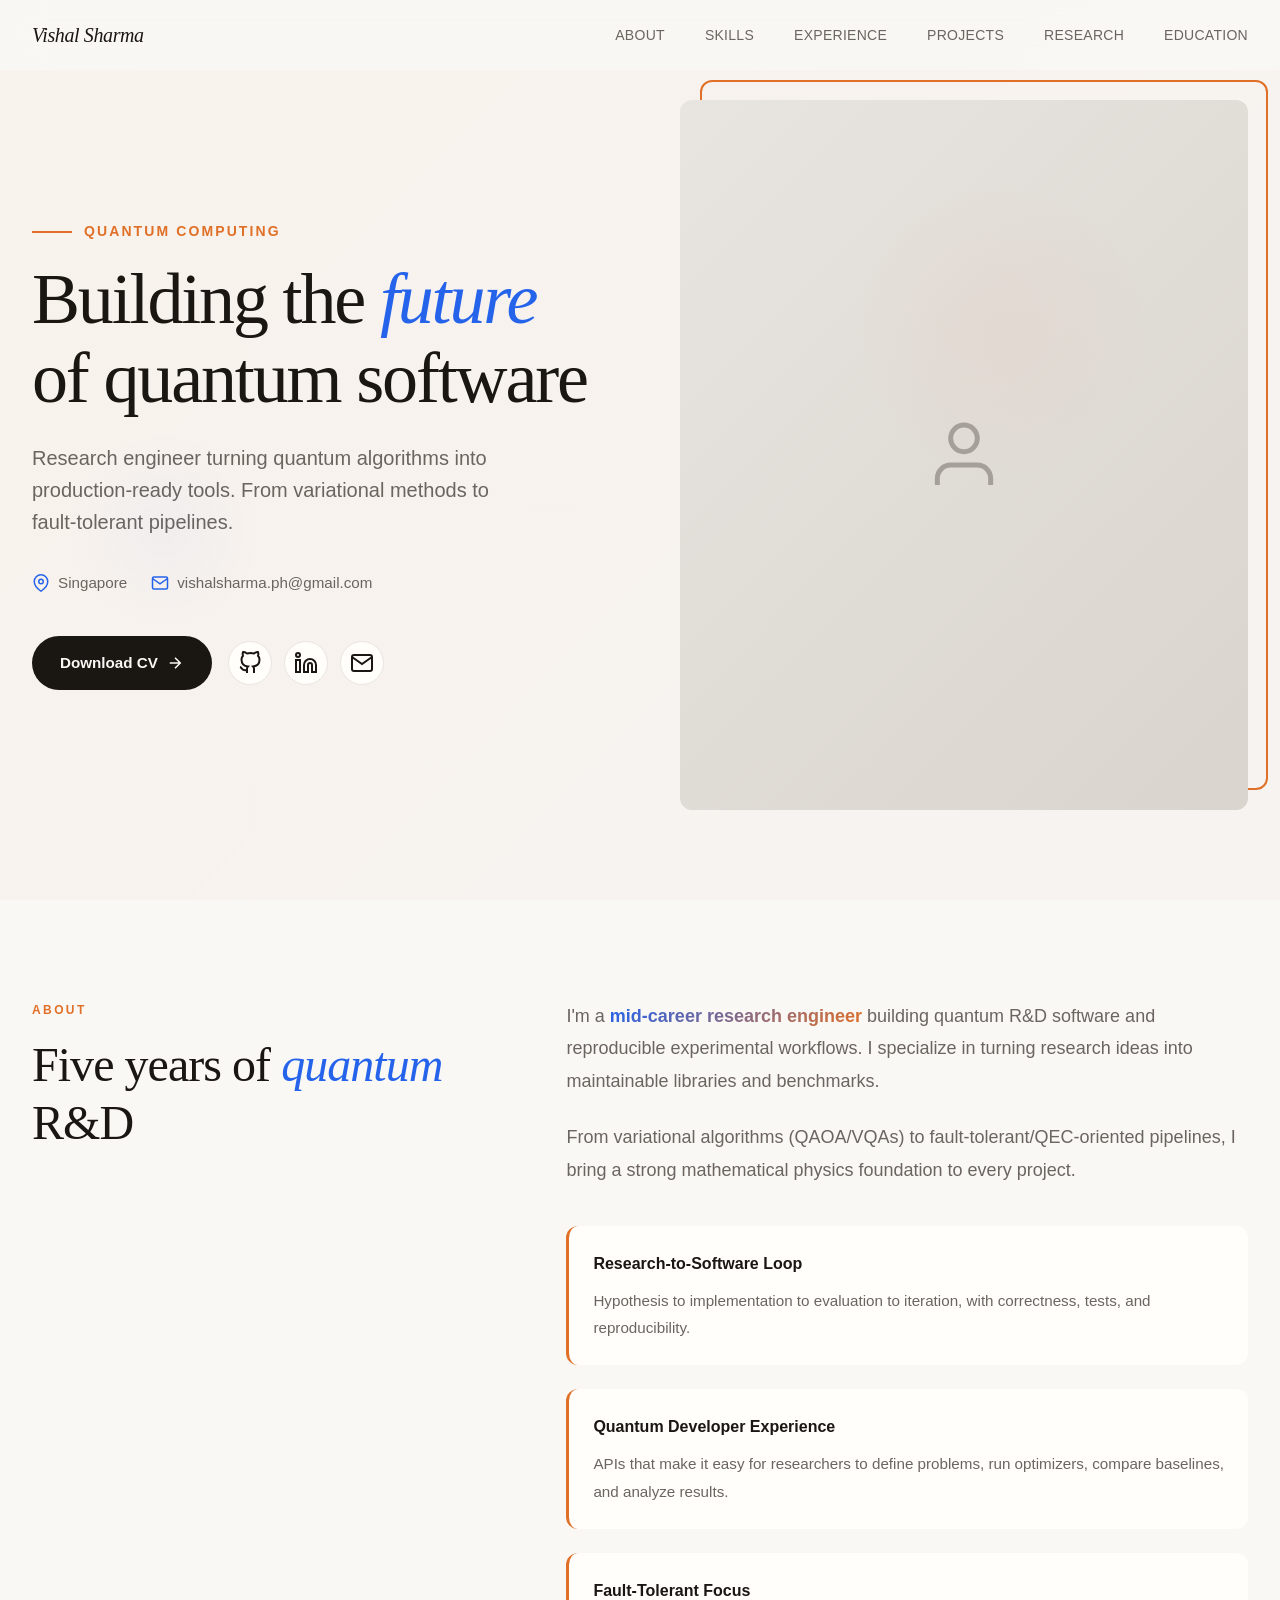
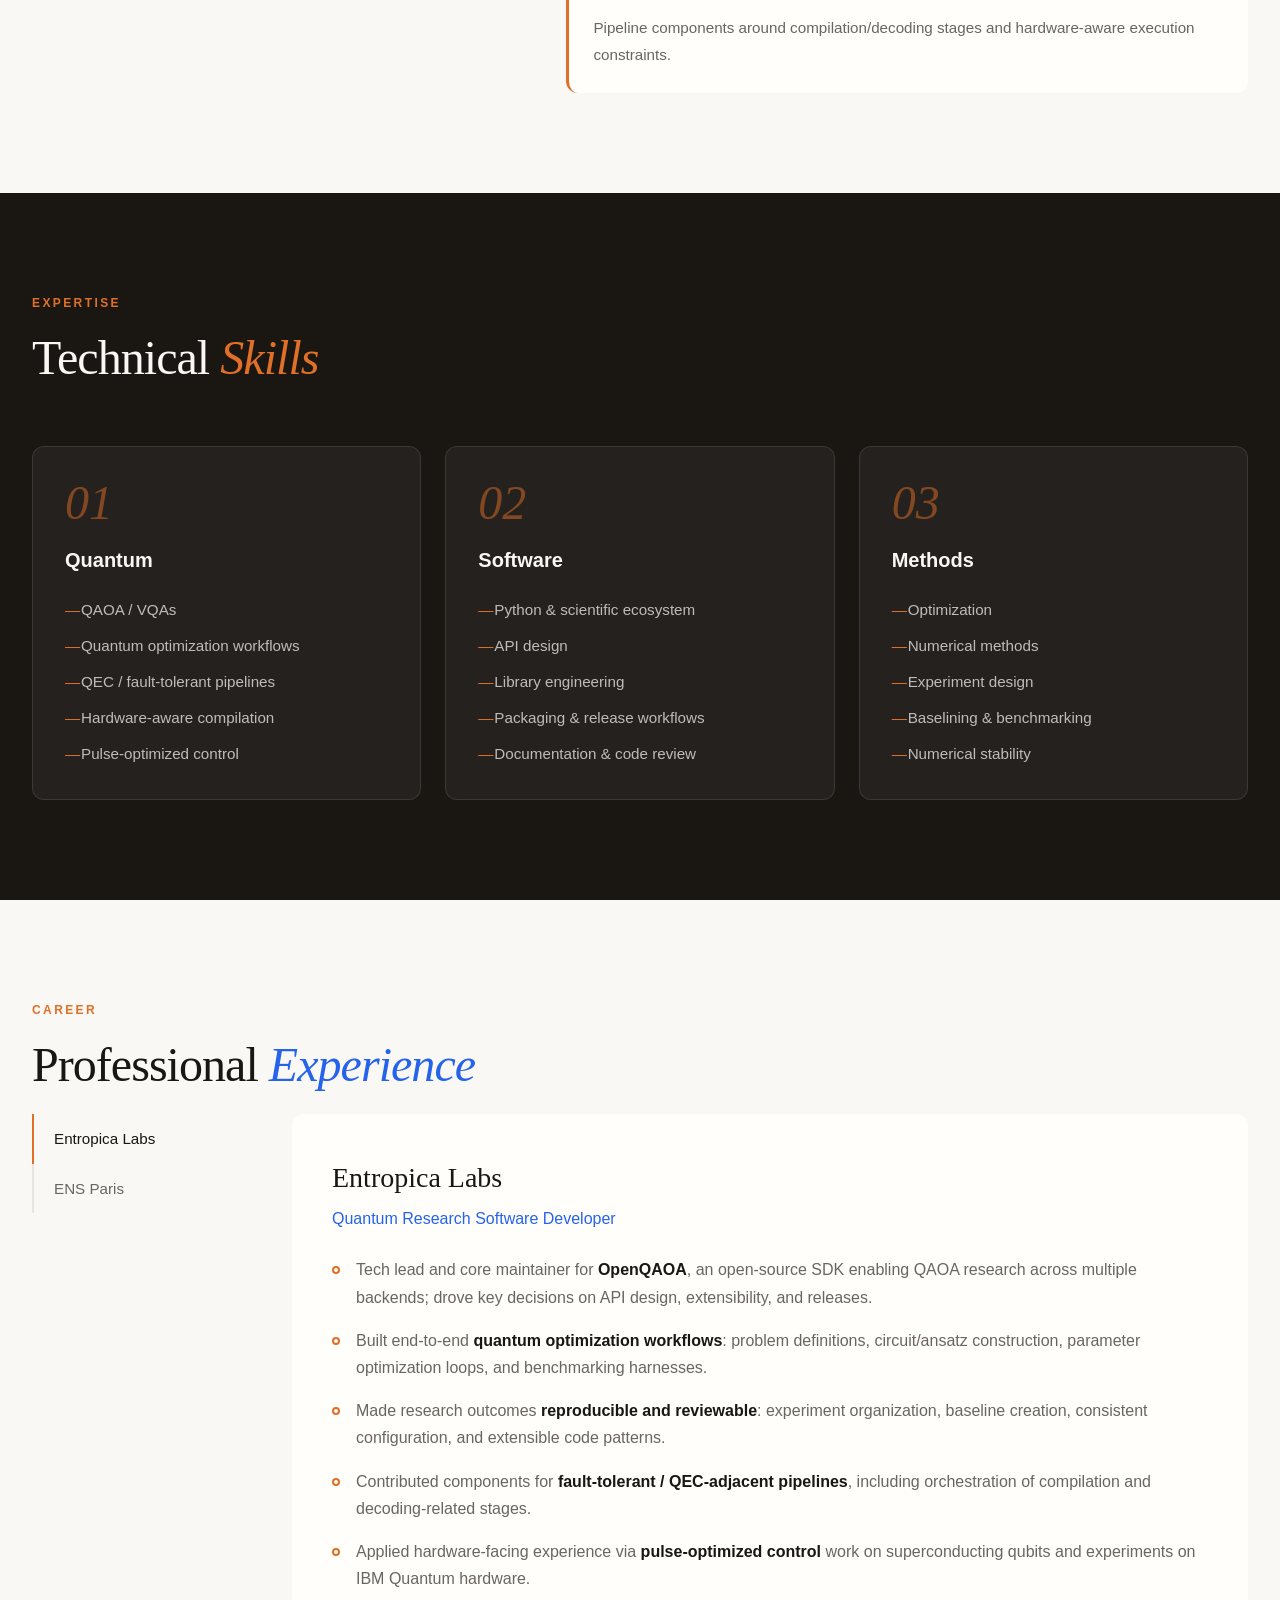
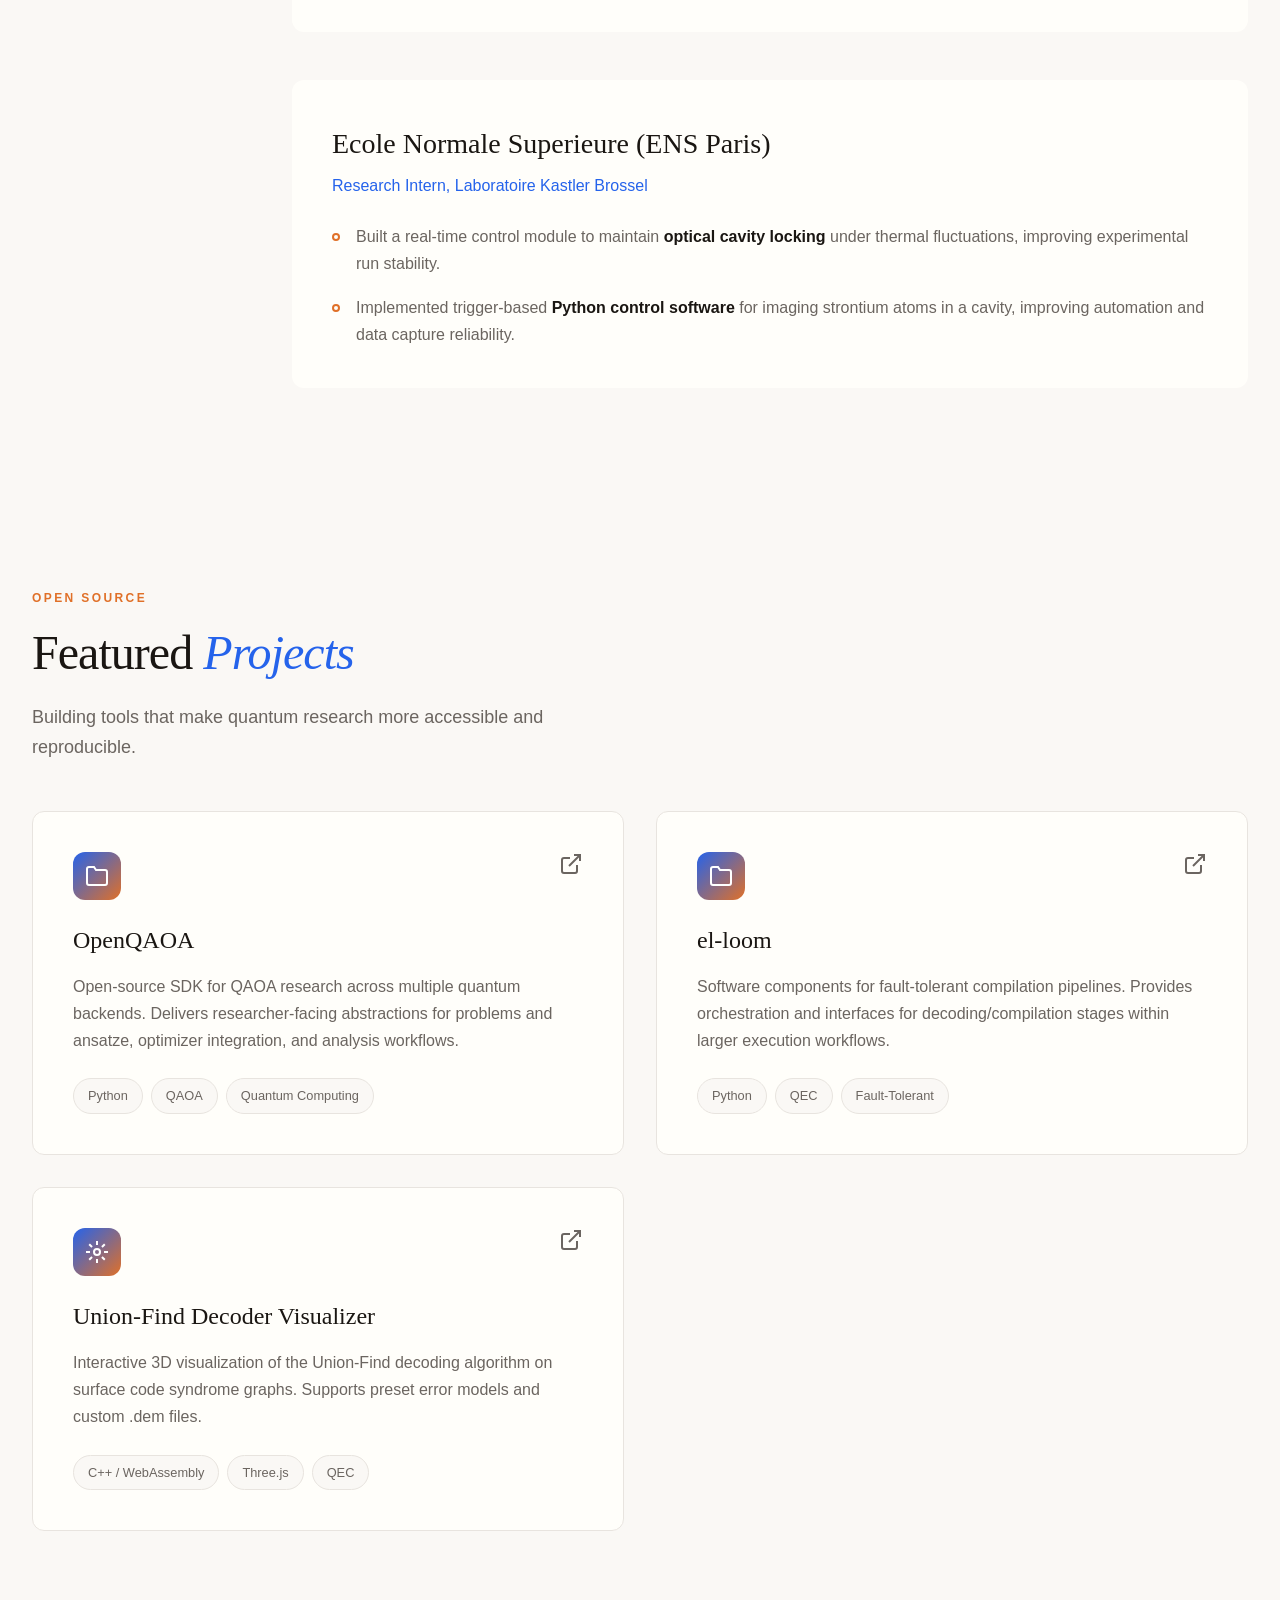
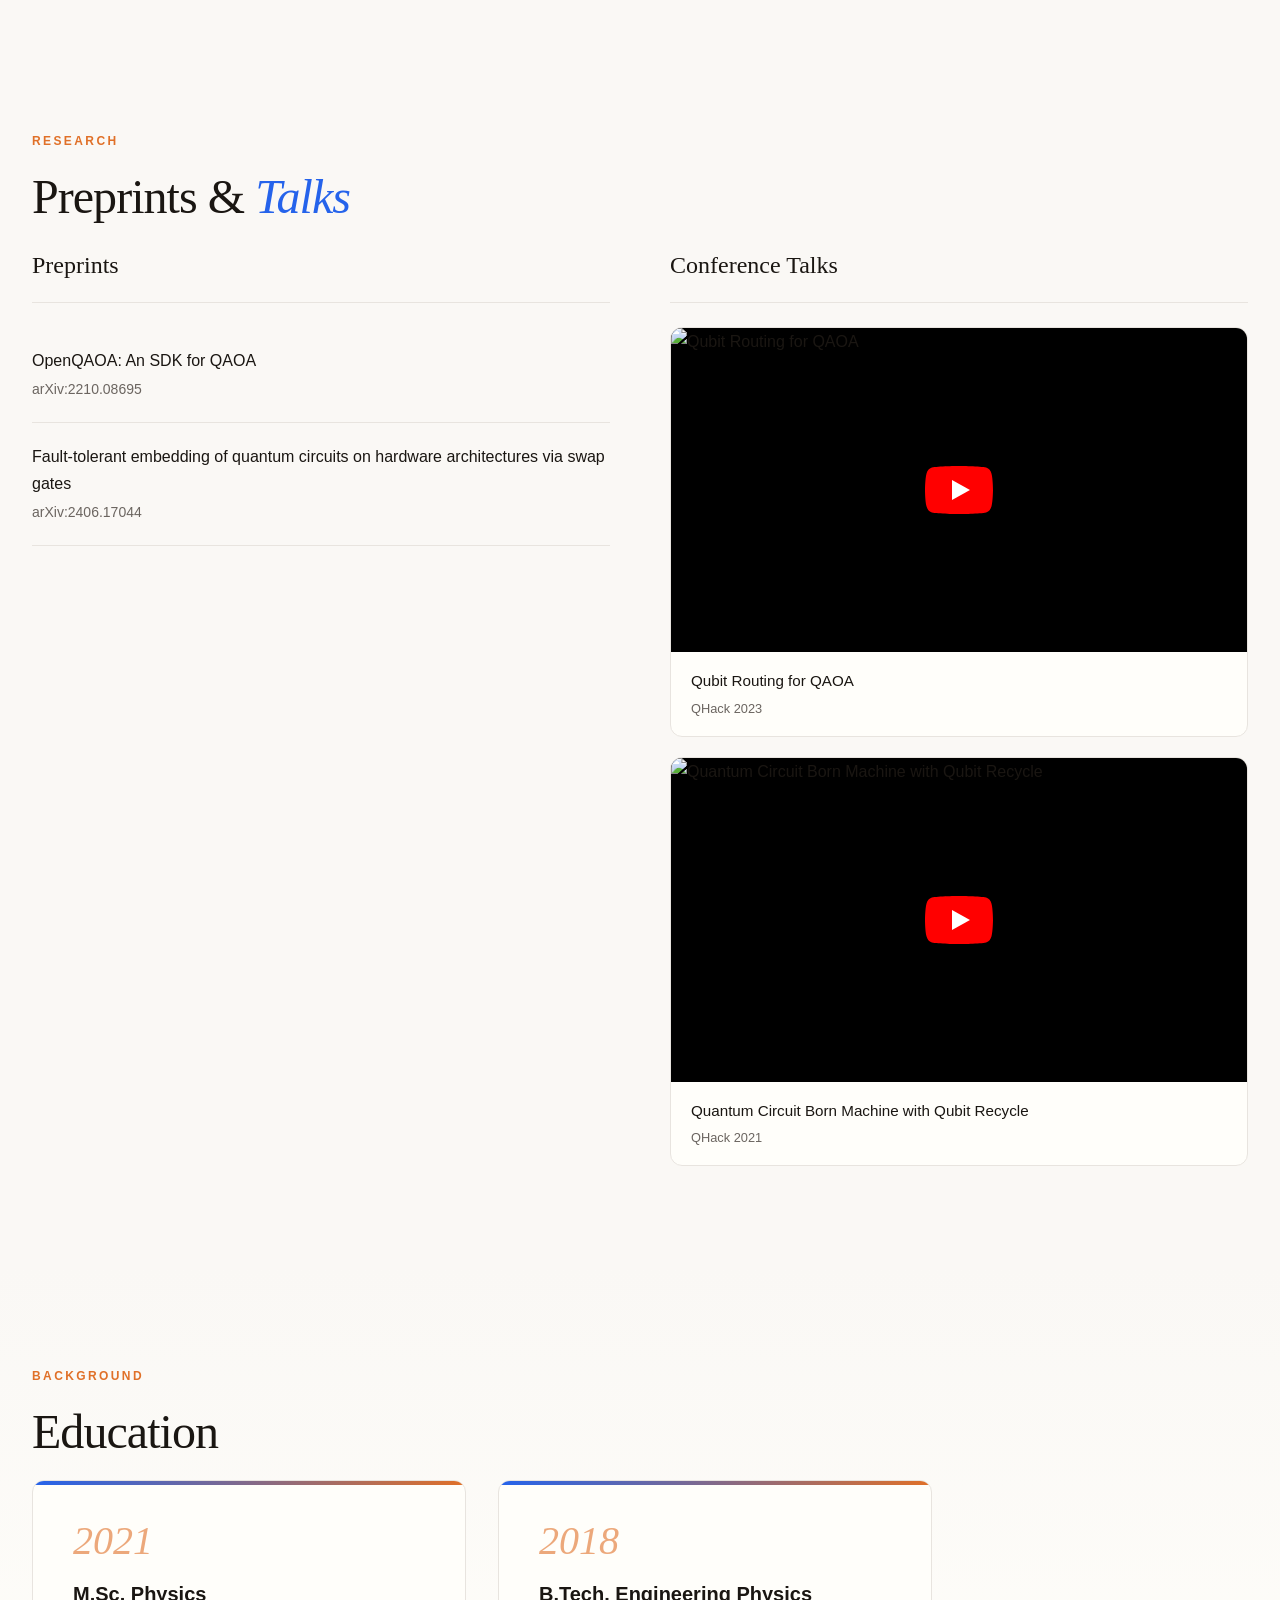
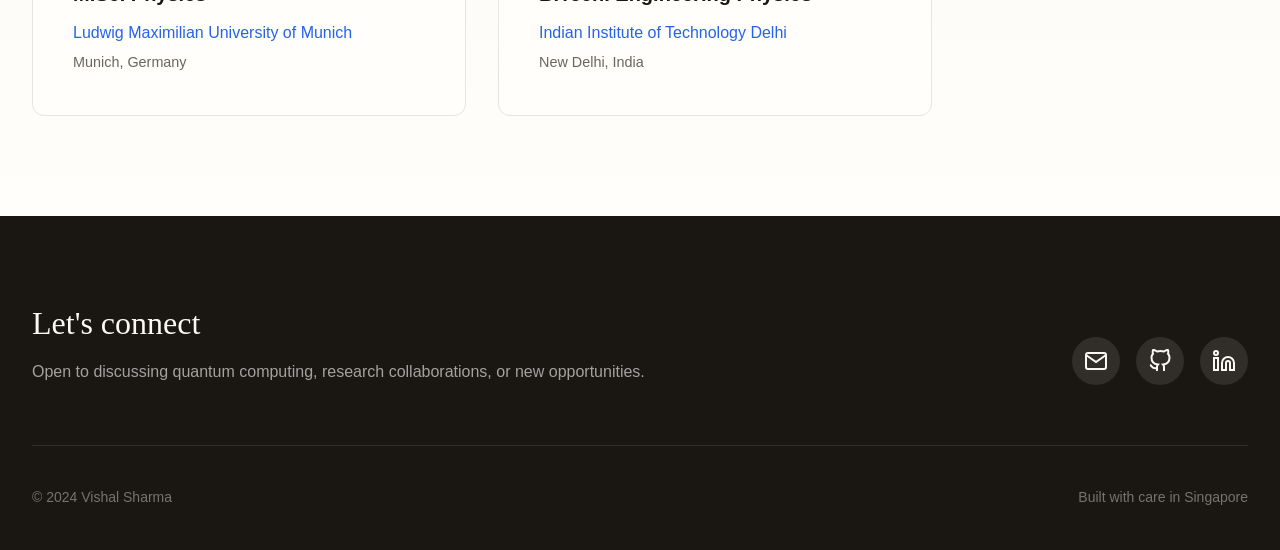
==== commit e0103f61: "added version 1 UF decoder visualizer" ====
--- a/index.html
+++ b/index.html
@@ -280,6 +280,30 @@
                         <span class="tag">Fault-Tolerant</span>
                     </div>
                 </div>
+                <div class="project-card reveal stagger-3">
+                    <div class="project-header">
+                        <div class="project-icon">
+                            <svg viewBox="0 0 24 24" fill="none" stroke="currentColor" stroke-width="2">
+                                <circle cx="12" cy="12" r="3"></circle>
+                                <path d="M12 1v4M12 19v4M4.22 4.22l2.83 2.83M16.95 16.95l2.83 2.83M1 12h4M19 12h4M4.22 19.78l2.83-2.83M16.95 7.05l2.83-2.83"></path>
+                            </svg>
+                        </div>
+                        <a href="union-find-viz.html" class="project-link" aria-label="Open visualizer">
+                            <svg viewBox="0 0 24 24" fill="none" stroke="currentColor" stroke-width="2">
+                                <path d="M18 13v6a2 2 0 0 1-2 2H5a2 2 0 0 1-2-2V8a2 2 0 0 1 2-2h6"></path>
+                                <polyline points="15 3 21 3 21 9"></polyline>
+                                <line x1="10" y1="14" x2="21" y2="3"></line>
+                            </svg>
+                        </a>
+                    </div>
+                    <h3>Union-Find Decoder Visualizer</h3>
+                    <p>Interactive 3D visualization of the Union-Find decoding algorithm on surface code syndrome graphs. Supports preset error models and custom .dem files.</p>
+                    <div class="project-tags">
+                        <span class="tag">C++ / WebAssembly</span>
+                        <span class="tag">Three.js</span>
+                        <span class="tag">QEC</span>
+                    </div>
+                </div>
             </div>
         </div>
     </section>
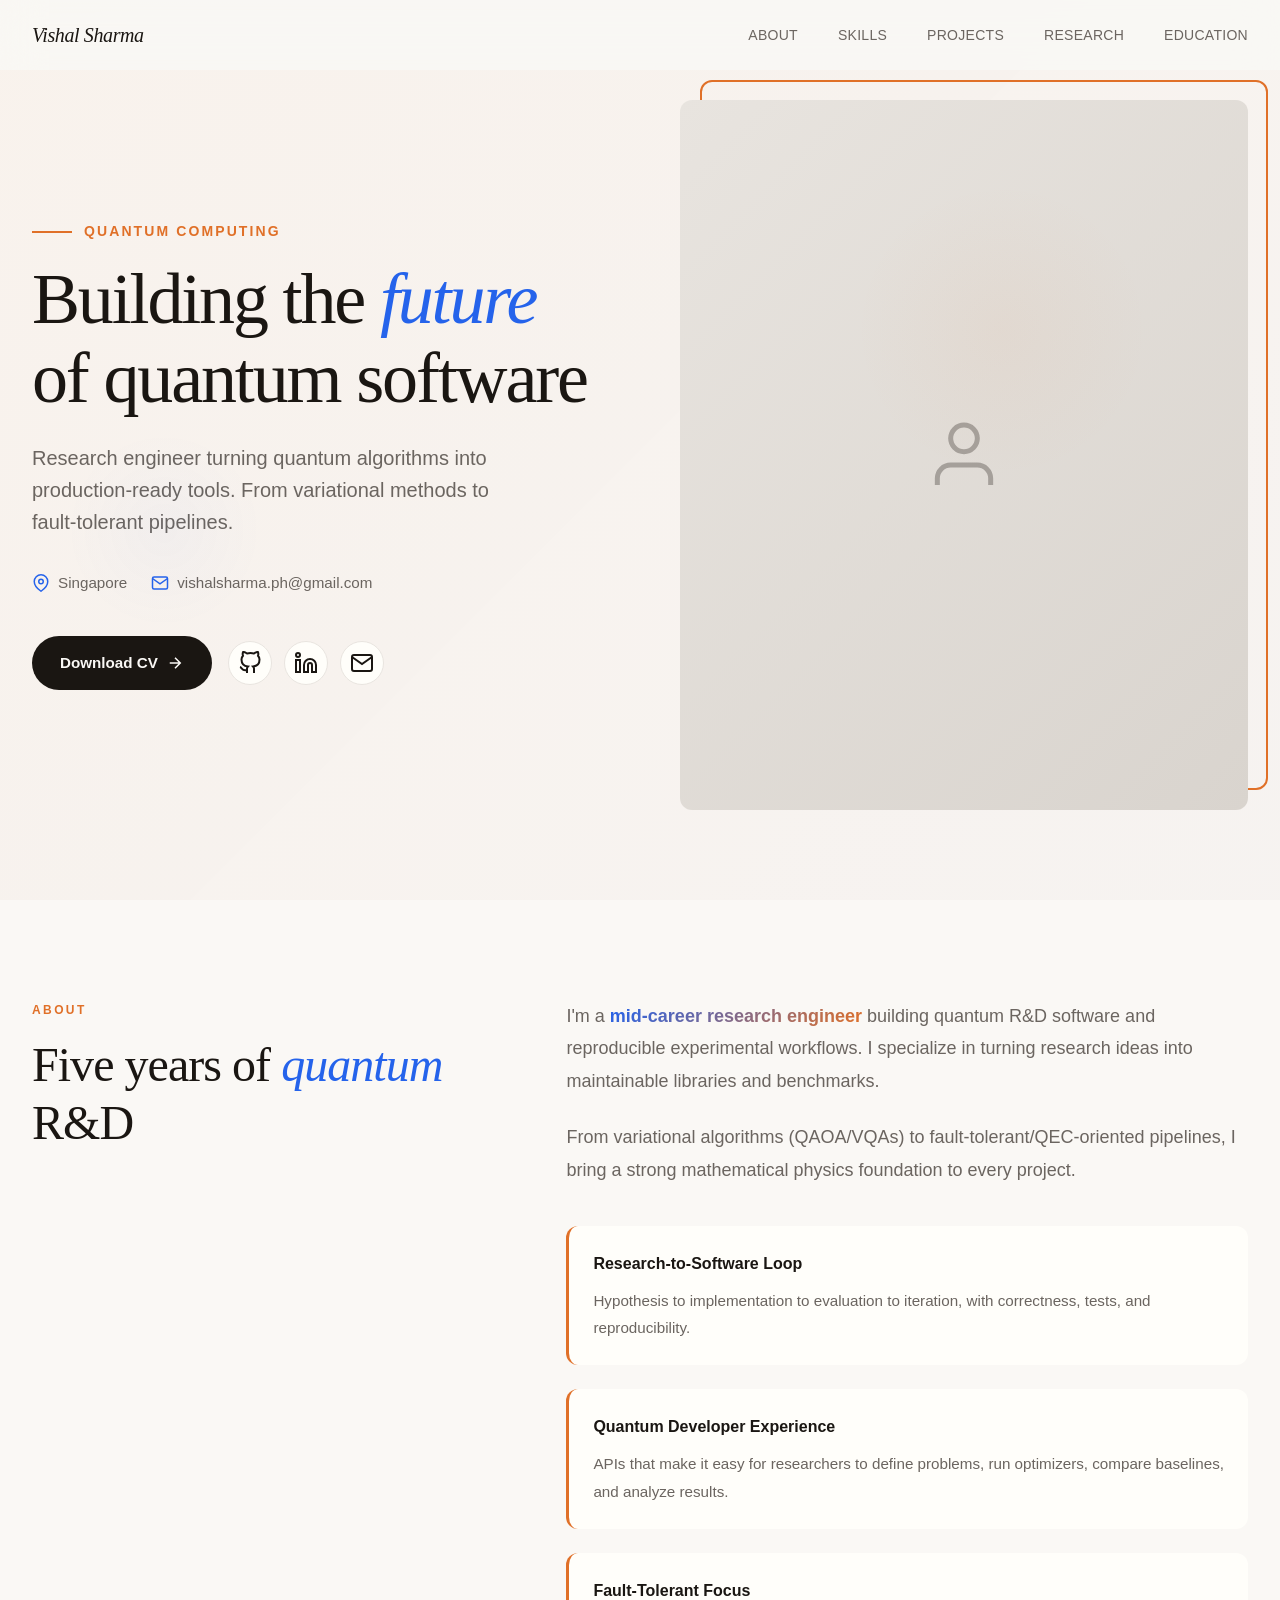
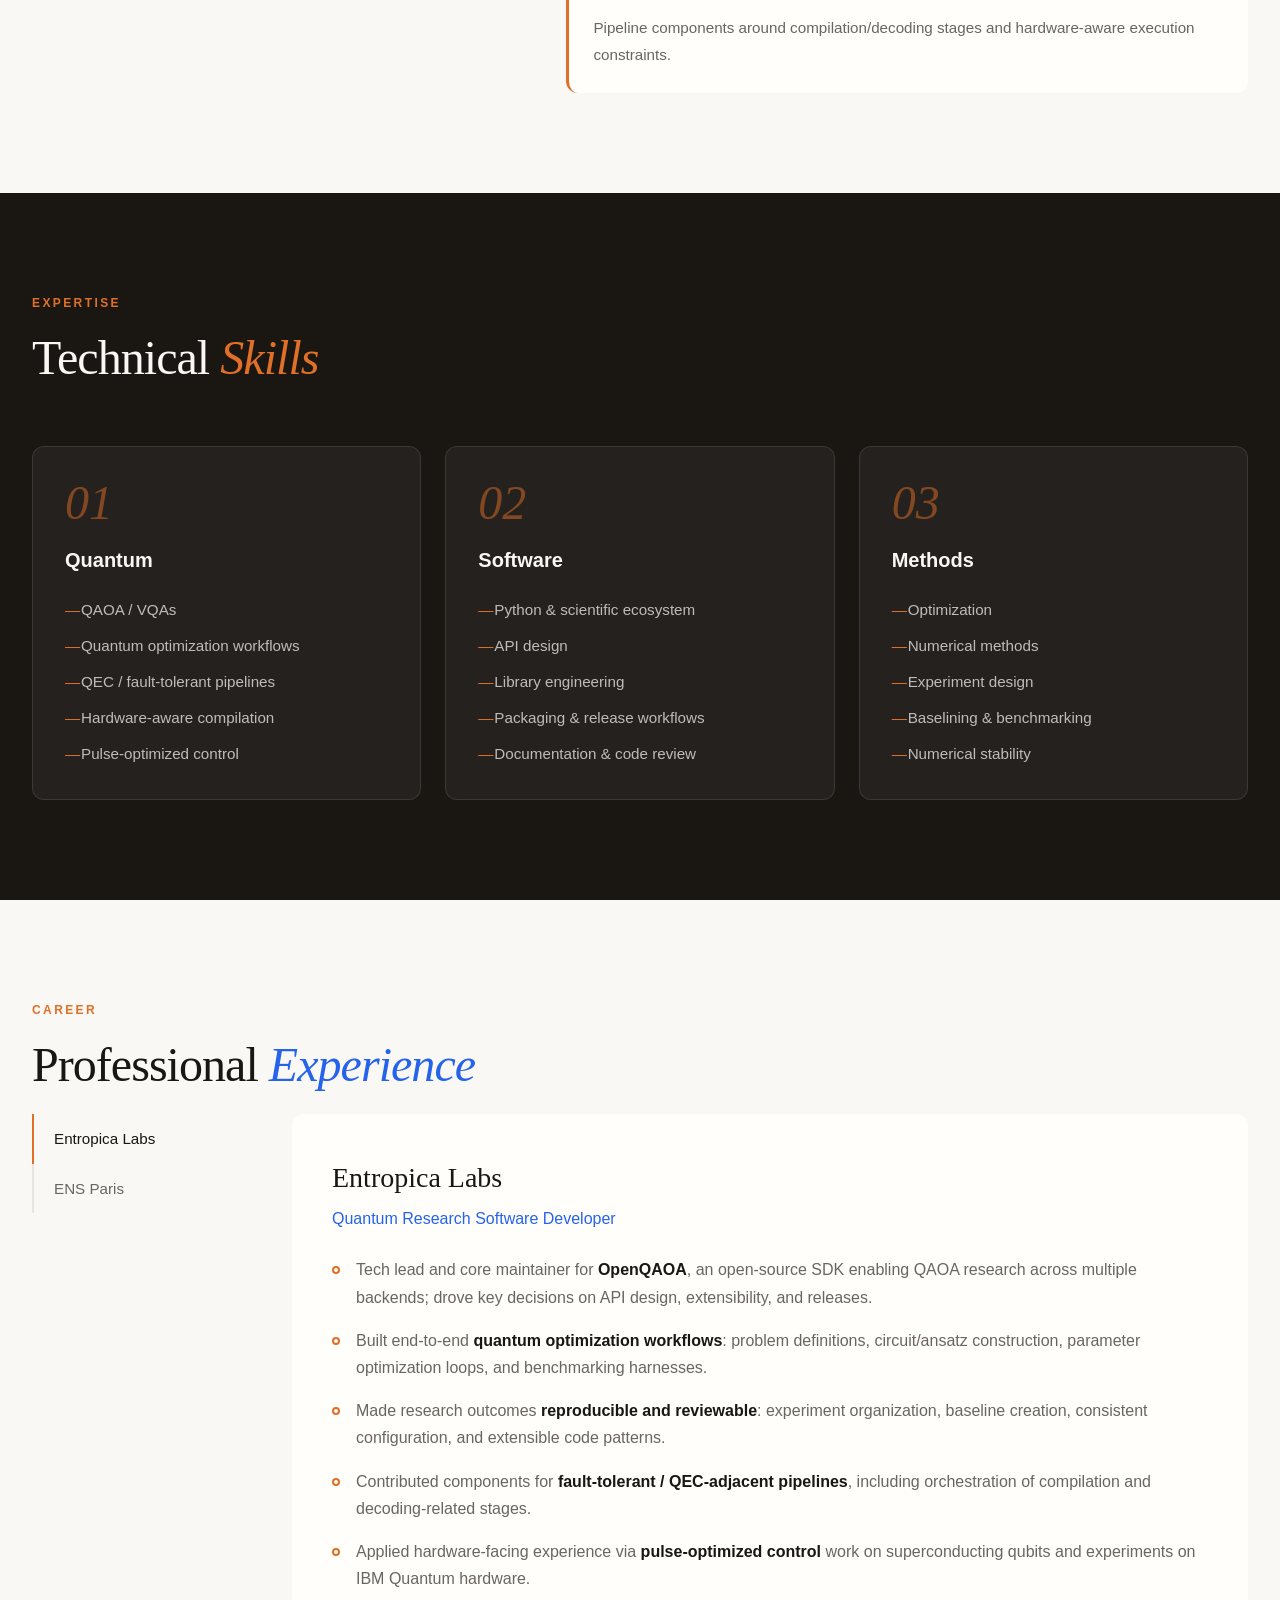
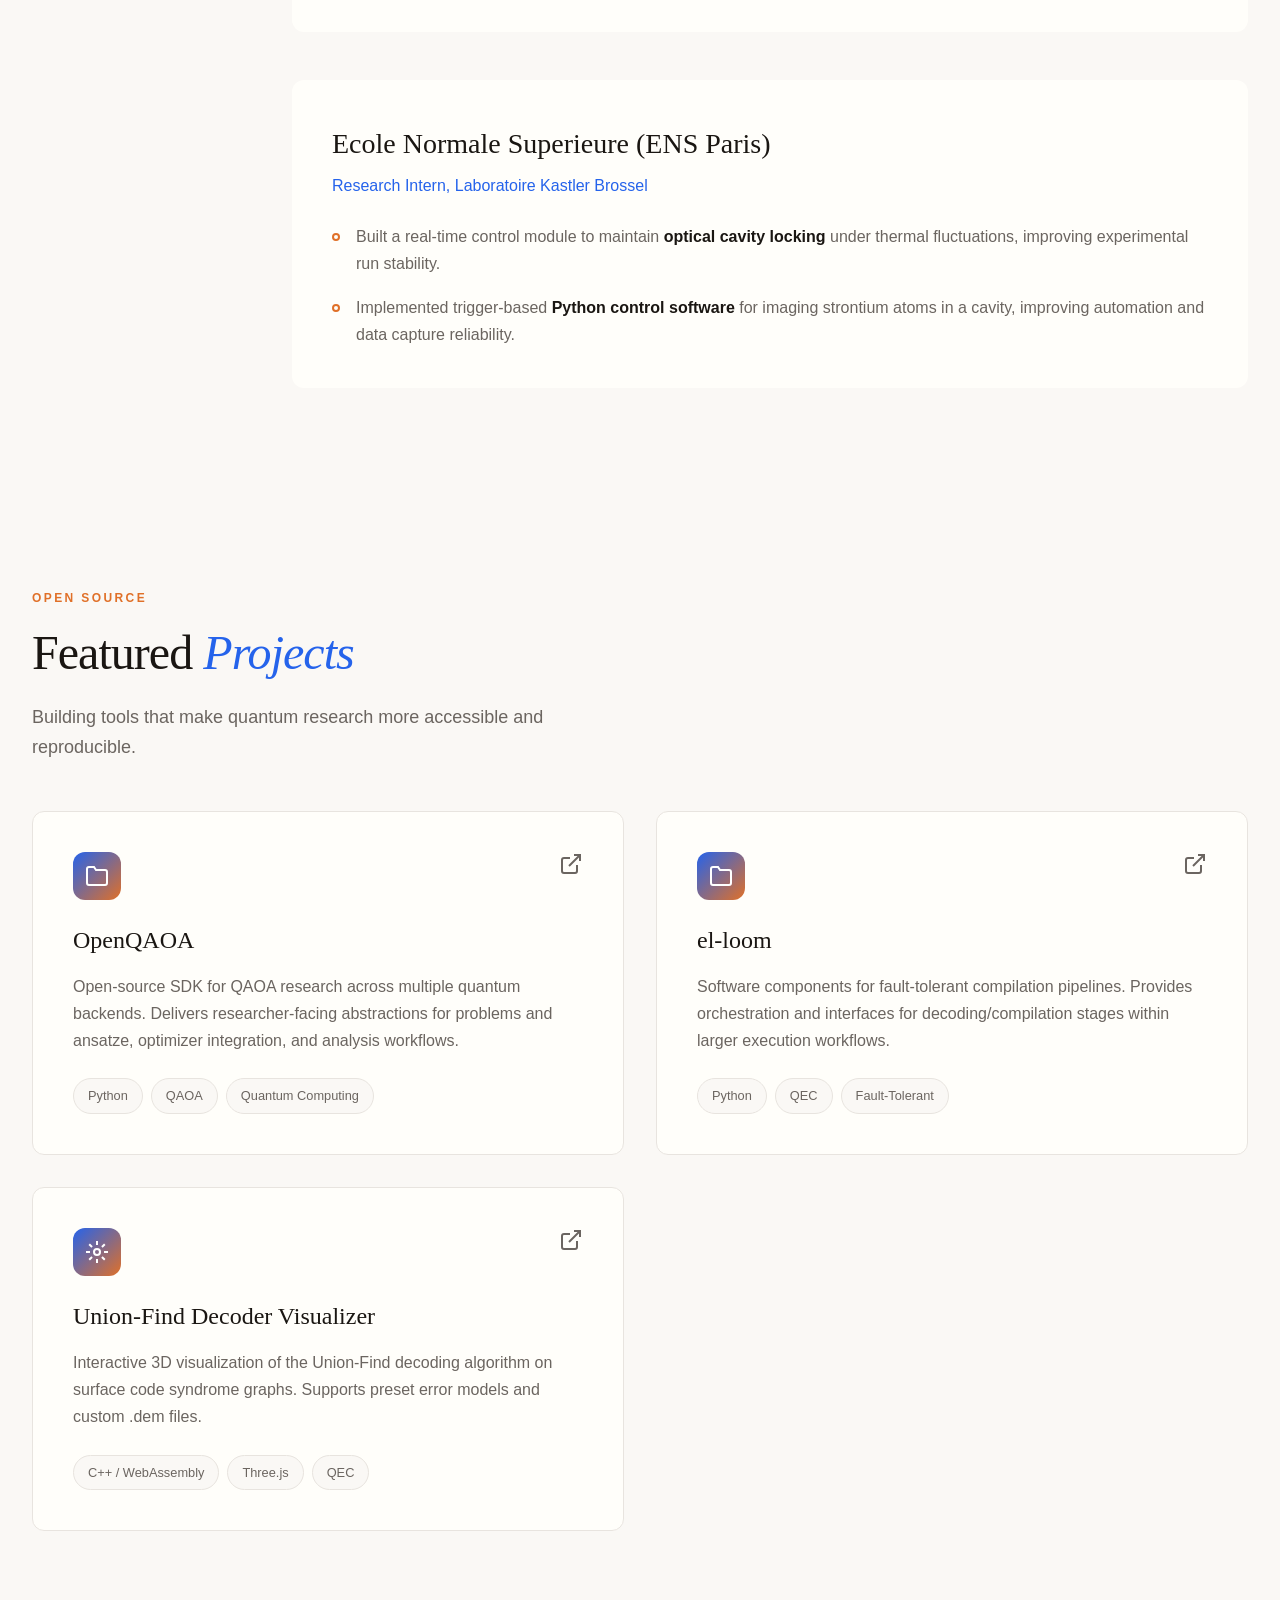
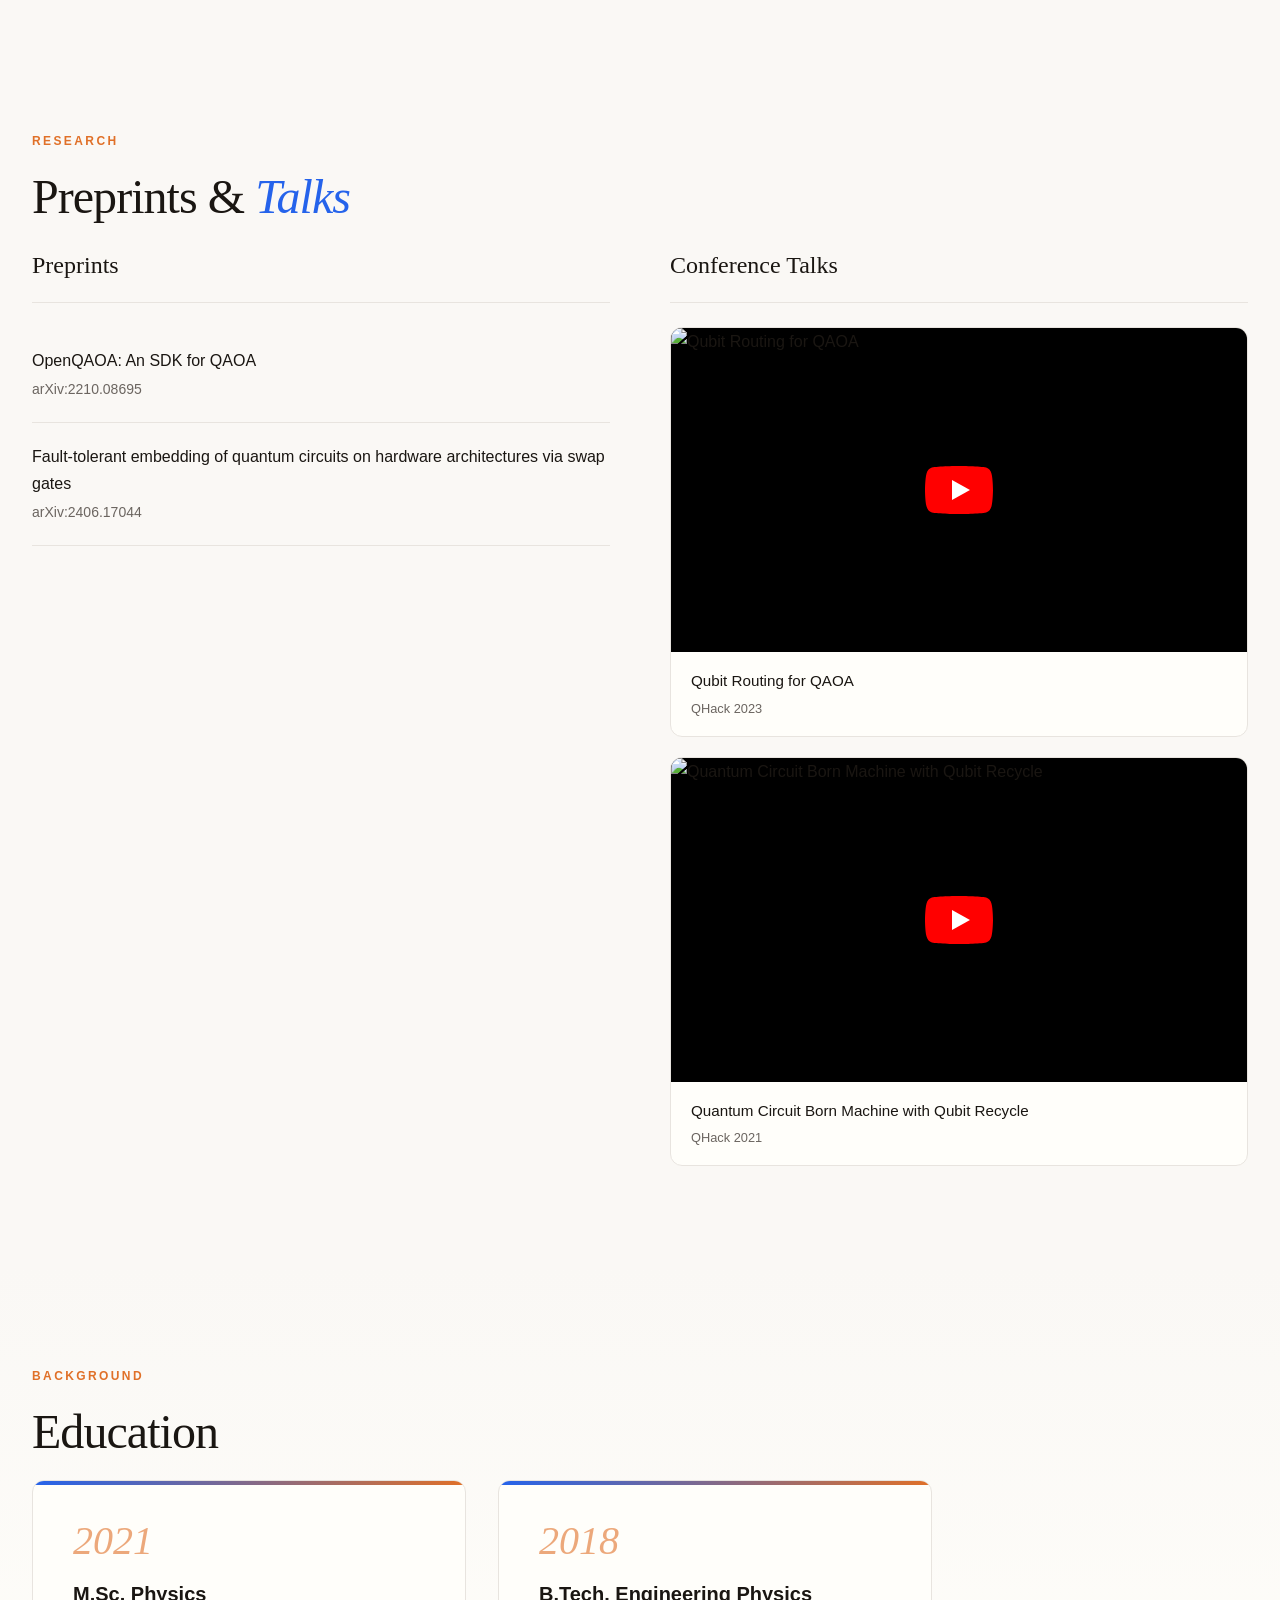
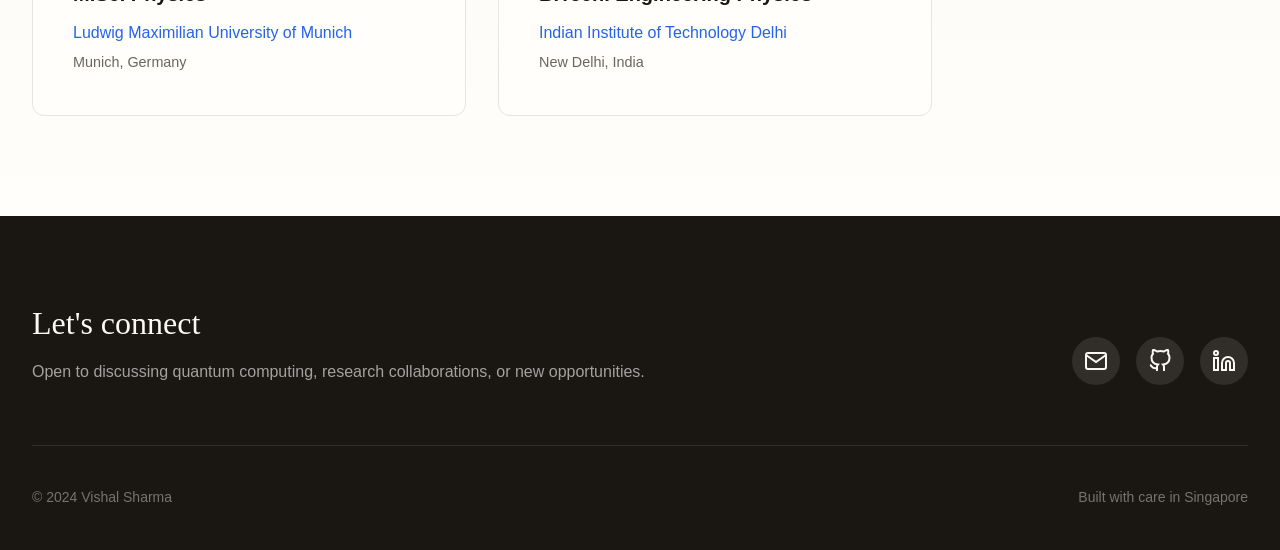
==== commit 152843e8: "updates to website" ====
--- a/index.html
+++ b/index.html
@@ -3,8 +3,8 @@
 <head>
     <meta charset="UTF-8">
     <meta name="viewport" content="width=device-width, initial-scale=1.0">
-    <meta name="description" content="Vishal Sharma - Quantum Computing Research Engineer specializing in QEC architecture, near-term algorithms, and optimization">
-    <title>Vishal Sharma | Quantum Computing Research Engineer</title>
+    <meta name="description" content="Vishal Sharma - Quantum research software engineer based in Singapore">
+    <title>Vishal Sharma</title>
     <link rel="stylesheet" href="css/styles.css">
 </head>
 <body>
@@ -18,7 +18,6 @@
             <ul class="nav-links">
                 <li><a href="#about">About</a></li>
                 <li><a href="#skills">Skills</a></li>
-                <li><a href="#experience">Experience</a></li>
                 <li><a href="#projects">Projects</a></li>
                 <li><a href="#preprints">Research</a></li>
                 <li><a href="#education">Education</a></li>
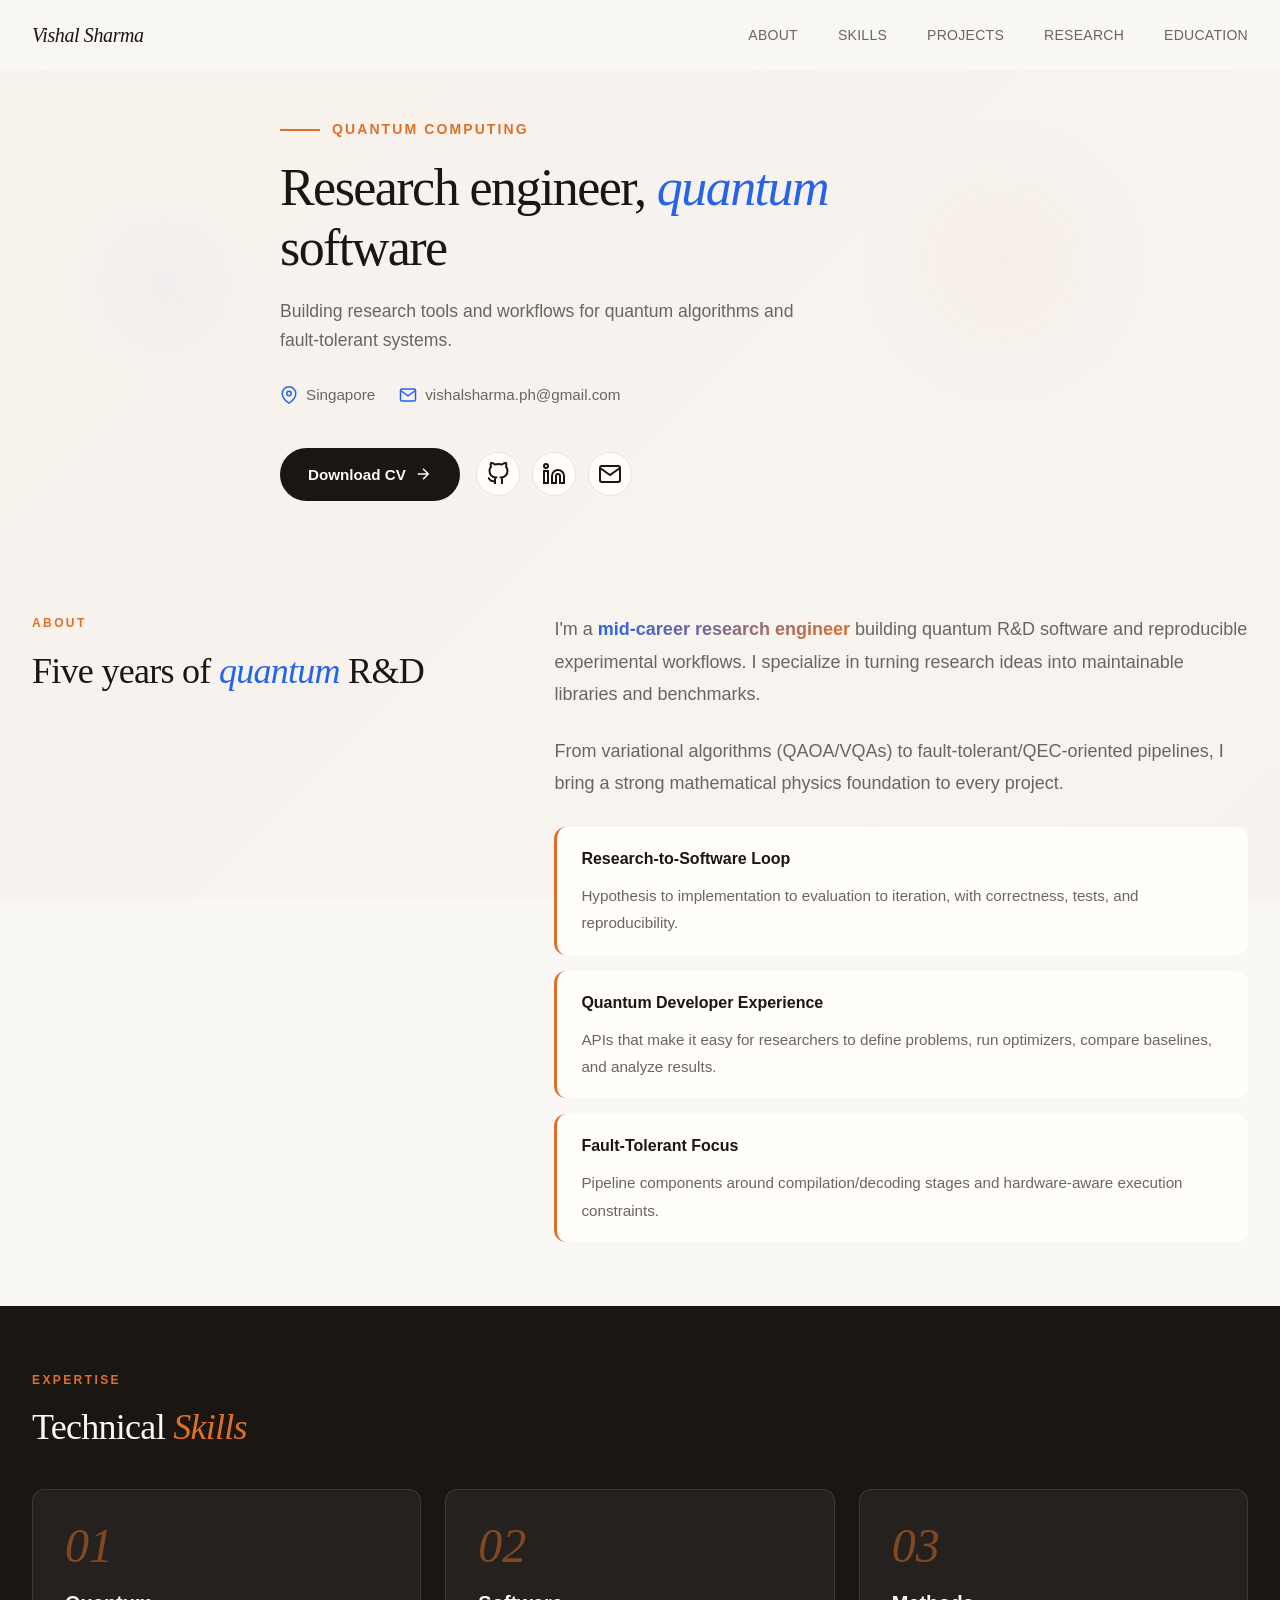
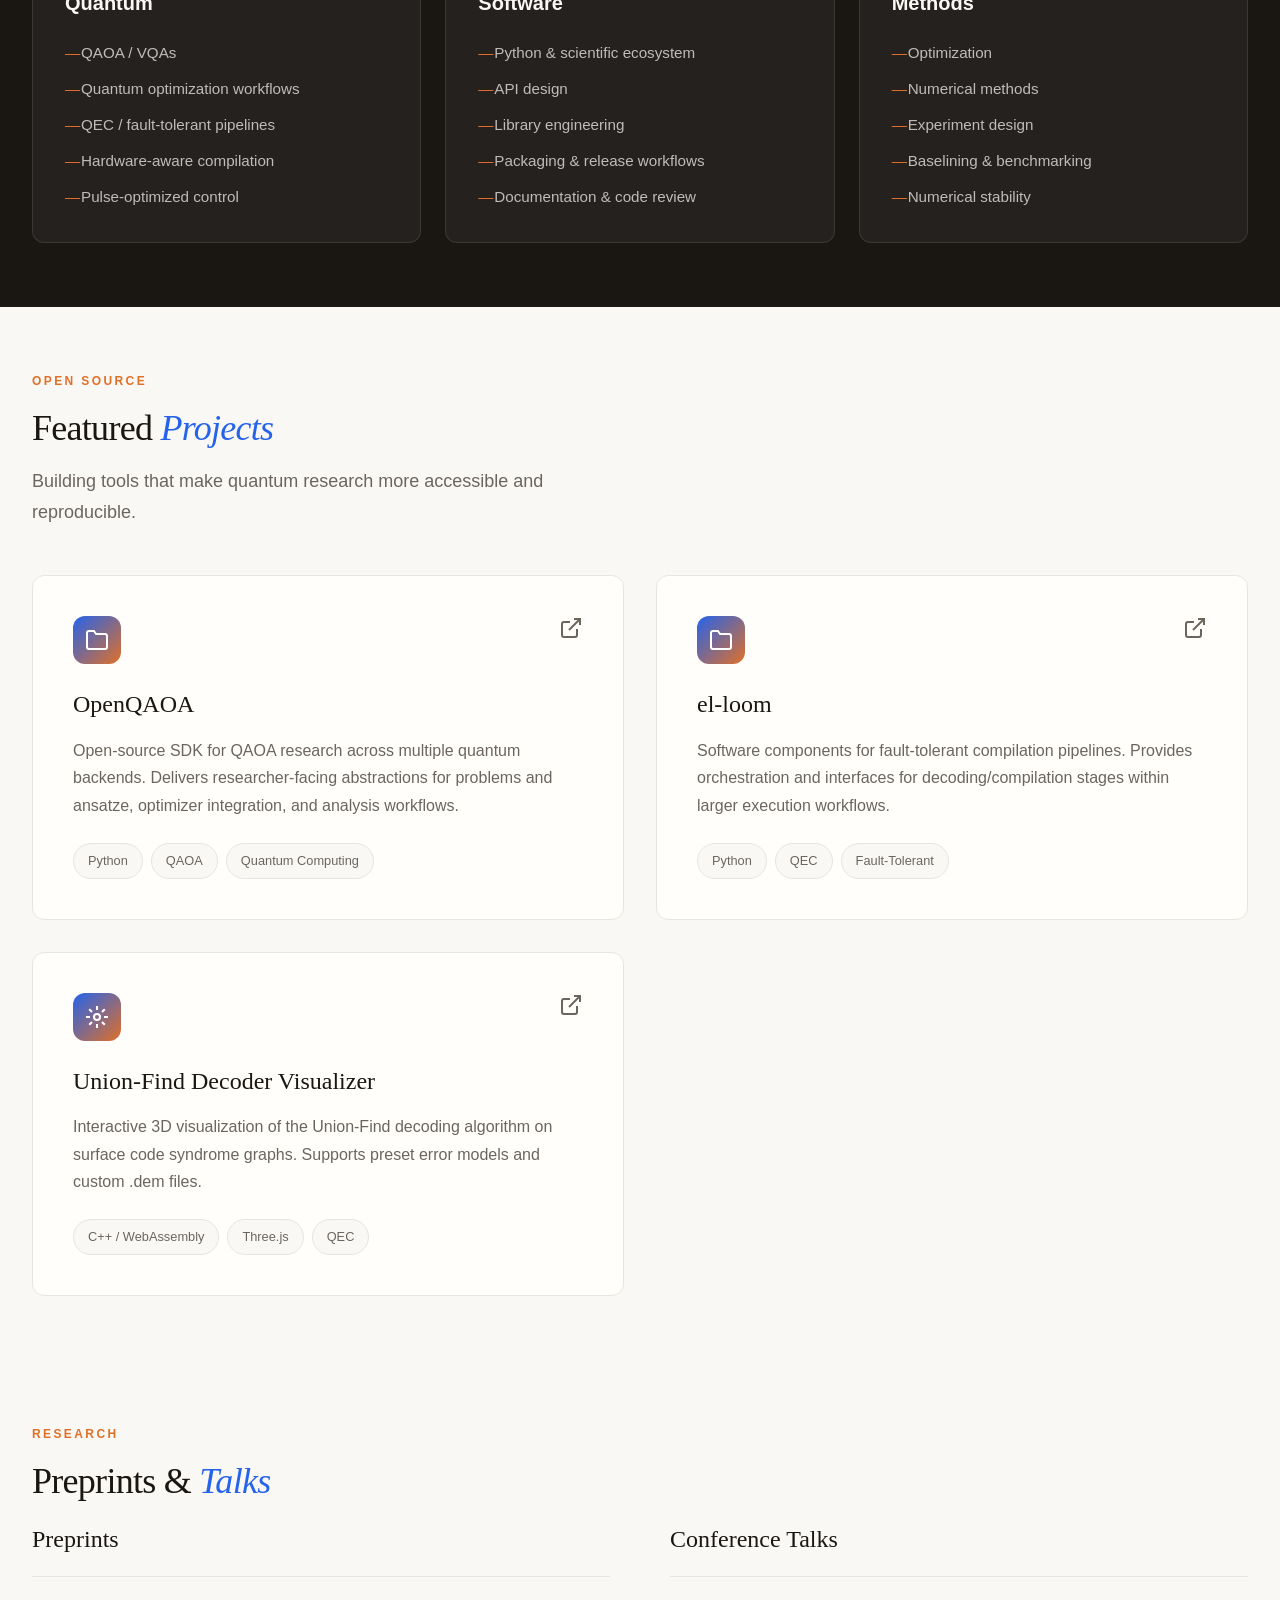
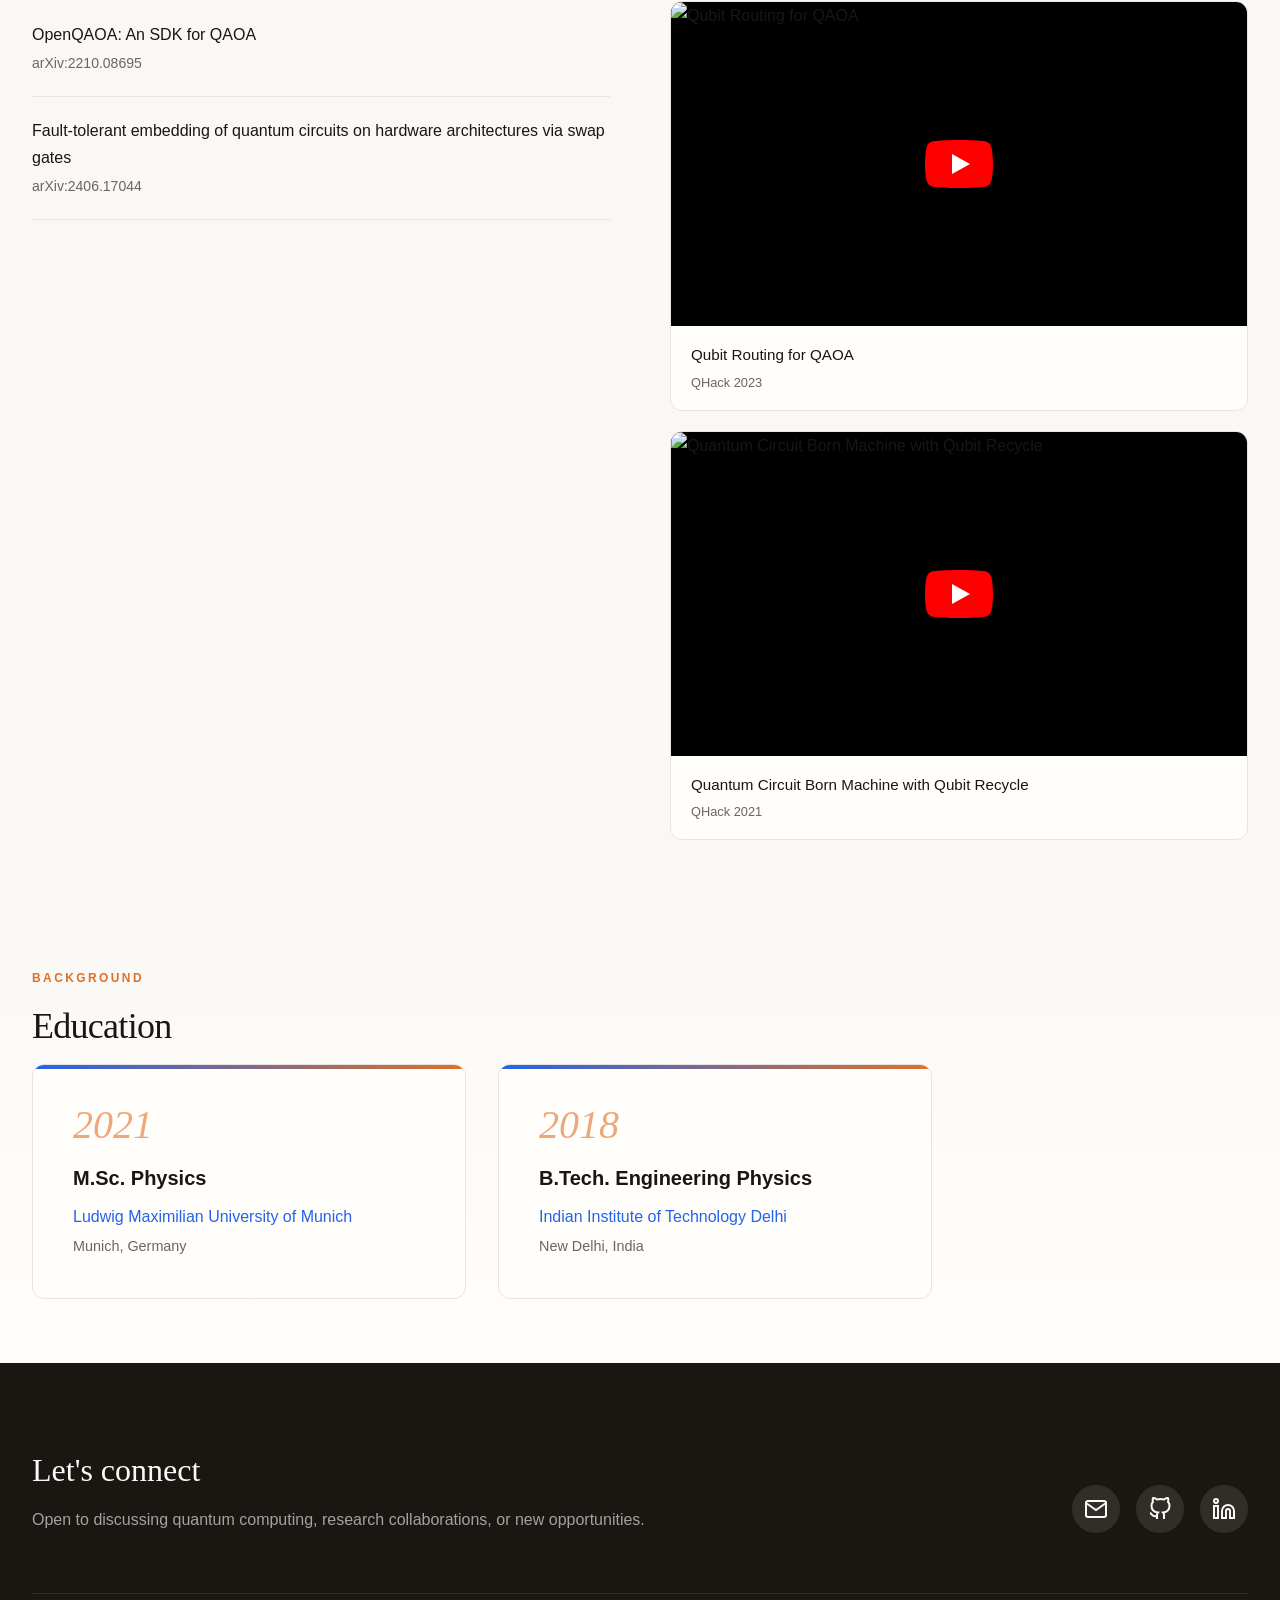
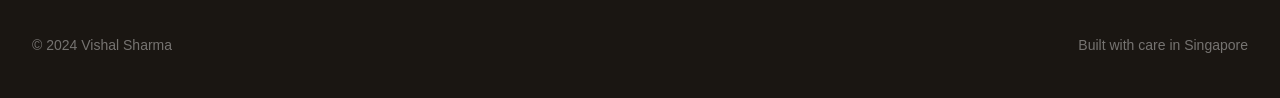
==== commit 3b4a38b2: "website overhaul: denser layout, modest tagline, remove experience section - Replace hero headline w" ====
--- a/index.html
+++ b/index.html
@@ -33,12 +33,12 @@
     <!-- Hero Section -->
     <section id="hero" class="hero">
         <div class="container">
-            <div class="hero-content">
+            <div class="hero-content hero-content--single">
                 <div class="hero-text">
                     <p class="hero-eyebrow reveal">Quantum Computing</p>
-                    <h1 class="reveal stagger">Building the <em>future</em> of quantum software</h1>
+                    <h1 class="reveal stagger">Research engineer, <em>quantum</em> software</h1>
                     <p class="hero-subtitle reveal stagger-2">
-                        Research engineer turning quantum algorithms into production-ready tools. From variational methods to fault-tolerant pipelines.
+                        Building research tools and workflows for quantum algorithms and fault-tolerant systems.
                     </p>
                     <div class="hero-meta reveal stagger-3">
                         <div class="hero-meta-item">
@@ -85,14 +85,6 @@
                         </div>
                     </div>
                 </div>
-                <div class="hero-photo reveal-right">
-                    <div class="photo-placeholder">
-                        <svg class="icon-large" viewBox="0 0 24 24" fill="none" stroke="currentColor" stroke-width="1.5">
-                            <path d="M20 21v-2a4 4 0 0 0-4-4H8a4 4 0 0 0-4 4v2"></path>
-                            <circle cx="12" cy="7" r="4"></circle>
-                        </svg>
-                    </div>
-                </div>
             </div>
         </div>
         <!-- Floating Elements -->
@@ -174,51 +166,6 @@
                         <li>Baselining & benchmarking</li>
                         <li>Numerical stability</li>
                     </ul>
-                </div>
-            </div>
-        </div>
-    </section>
-
-    <!-- Experience Section -->
-    <section id="experience" class="section">
-        <div class="container">
-            <div class="reveal">
-                <p class="section-label">Career</p>
-                <h2 class="section-title">Professional <em>Experience</em></h2>
-            </div>
-            <div class="experience-layout">
-                <div class="experience-nav">
-                    <span class="experience-nav-item active">Entropica Labs</span>
-                    <span class="experience-nav-item">ENS Paris</span>
-                </div>
-                <div class="experience-cards">
-                    <div class="experience-card reveal">
-                        <div class="experience-header">
-                            <div>
-                                <h3 class="experience-company"><a href="https://www.entropicalabs.com/" target="_blank" rel="noopener noreferrer">Entropica Labs</a></h3>
-                                <p class="experience-role">Quantum Research Software Developer</p>
-                            </div>
-                        </div>
-                        <ul class="experience-details">
-                            <li>Tech lead and core maintainer for <strong>OpenQAOA</strong>, an open-source SDK enabling QAOA research across multiple backends; drove key decisions on API design, extensibility, and releases.</li>
-                            <li>Built end-to-end <strong>quantum optimization workflows</strong>: problem definitions, circuit/ansatz construction, parameter optimization loops, and benchmarking harnesses.</li>
-                            <li>Made research outcomes <strong>reproducible and reviewable</strong>: experiment organization, baseline creation, consistent configuration, and extensible code patterns.</li>
-                            <li>Contributed components for <strong>fault-tolerant / QEC-adjacent pipelines</strong>, including orchestration of compilation and decoding-related stages.</li>
-                            <li>Applied hardware-facing experience via <strong>pulse-optimized control</strong> work on superconducting qubits and experiments on IBM Quantum hardware.</li>
-                        </ul>
-                    </div>
-                    <div class="experience-card reveal">
-                        <div class="experience-header">
-                            <div>
-                                <h3 class="experience-company"><a href="https://www.lkb.fr/atomchips/" target="_blank" rel="noopener noreferrer">Ecole Normale Superieure (ENS Paris)</a></h3>
-                                <p class="experience-role">Research Intern, Laboratoire Kastler Brossel</p>
-                            </div>
-                        </div>
-                        <ul class="experience-details">
-                            <li>Built a real-time control module to maintain <strong>optical cavity locking</strong> under thermal fluctuations, improving experimental run stability.</li>
-                            <li>Implemented trigger-based <strong>Python control software</strong> for imaging strontium atoms in a cavity, improving automation and data capture reliability.</li>
-                        </ul>
-                    </div>
                 </div>
             </div>
         </div>
--- a/css/styles.css
+++ b/css/styles.css
@@ -237,10 +237,9 @@
 
 /* Hero Section */
 .hero {
-    min-height: 100vh;
     display: flex;
     align-items: center;
-    padding: var(--nav-height) 0 60px;
+    padding: calc(var(--nav-height) + 48px) 0 48px;
     position: relative;
 }
 
@@ -249,6 +248,11 @@
     grid-template-columns: 1fr 1fr;
     gap: 80px;
     align-items: center;
+}
+
+.hero-content--single {
+    grid-template-columns: 1fr;
+    max-width: 720px;
 }
 
 .hero-eyebrow {
@@ -272,10 +276,10 @@
 
 .hero h1 {
     font-family: var(--font-display);
-    font-size: 4.5rem;
+    font-size: 3.25rem;
     font-weight: 400;
-    line-height: 1.1;
-    margin-bottom: 24px;
+    line-height: 1.15;
+    margin-bottom: 20px;
     color: var(--color-text);
     letter-spacing: -0.03em;
 }
@@ -286,10 +290,10 @@
 }
 
 .hero-subtitle {
-    font-size: 1.25rem;
-    color: var(--color-text-light);
-    margin-bottom: 32px;
-    max-width: 480px;
+    font-size: 1.1rem;
+    color: var(--color-text-light);
+    margin-bottom: 28px;
+    max-width: 540px;
     line-height: 1.6;
 }
 
@@ -436,7 +440,7 @@
 
 /* Sections */
 .section {
-    padding: 100px 0;
+    padding: 64px 0;
     position: relative;
 }
 
@@ -451,9 +455,9 @@
 
 .section-title {
     font-family: var(--font-display);
-    font-size: 3rem;
+    font-size: 2.25rem;
     font-weight: 400;
-    margin-bottom: 20px;
+    margin-bottom: 16px;
     letter-spacing: -0.02em;
     line-height: 1.2;
 }
@@ -474,7 +478,7 @@
 .about-grid {
     display: grid;
     grid-template-columns: 1fr 1.5fr;
-    gap: 80px;
+    gap: 60px;
     align-items: start;
 }
 
@@ -502,14 +506,14 @@
 }
 
 .about-pillars {
-    margin-top: 40px;
+    margin-top: 28px;
     display: flex;
     flex-direction: column;
-    gap: 24px;
+    gap: 16px;
 }
 
 .pillar {
-    padding: 24px;
+    padding: 18px 24px;
     background-color: var(--color-bg-alt);
     border-radius: var(--border-radius);
     border-left: 3px solid var(--color-accent);
@@ -538,7 +542,7 @@
 .skills-section {
     background-color: var(--color-text);
     color: var(--color-bg);
-    padding: 100px 0;
+    padding: 64px 0;
     overflow: hidden;
 }
 
@@ -555,7 +559,7 @@
 }
 
 .skills-header {
-    margin-bottom: 60px;
+    margin-bottom: 40px;
 }
 
 .skills-grid {
@@ -1159,7 +1163,7 @@
 /* Responsive Design */
 @media (max-width: 1200px) {
     .hero h1 {
-        font-size: 3.5rem;
+        font-size: 2.75rem;
     }
 
     .experience-layout {
@@ -1172,40 +1176,6 @@
 }
 
 @media (max-width: 992px) {
-    .hero-content {
-        grid-template-columns: 1fr;
-        text-align: center;
-        gap: 40px;
-    }
-
-    .hero-eyebrow {
-        justify-content: center;
-    }
-
-    .hero-eyebrow::before {
-        display: none;
-    }
-
-    .hero-subtitle {
-        margin-left: auto;
-        margin-right: auto;
-    }
-
-    .hero-meta {
-        justify-content: center;
-    }
-
-    .hero-actions {
-        justify-content: center;
-        flex-wrap: wrap;
-    }
-
-    .hero-photo {
-        max-width: 300px;
-        margin: 0 auto;
-        order: -1;
-    }
-
     .about-grid {
         grid-template-columns: 1fr;
         gap: 40px;
@@ -1274,15 +1244,15 @@
     }
 
     .hero h1 {
-        font-size: 2.5rem;
+        font-size: 2rem;
     }
 
     .section {
-        padding: 60px 0;
+        padding: 48px 0;
     }
 
     .section-title {
-        font-size: 2rem;
+        font-size: 1.75rem;
     }
 
     .footer-content {
@@ -1304,15 +1274,15 @@
 
 @media (max-width: 480px) {
     .hero h1 {
-        font-size: 2rem;
+        font-size: 1.75rem;
     }
 
     .hero-subtitle {
-        font-size: 1rem;
+        font-size: 0.975rem;
     }
 
     .section-title {
-        font-size: 1.75rem;
+        font-size: 1.5rem;
     }
 
     .btn {
